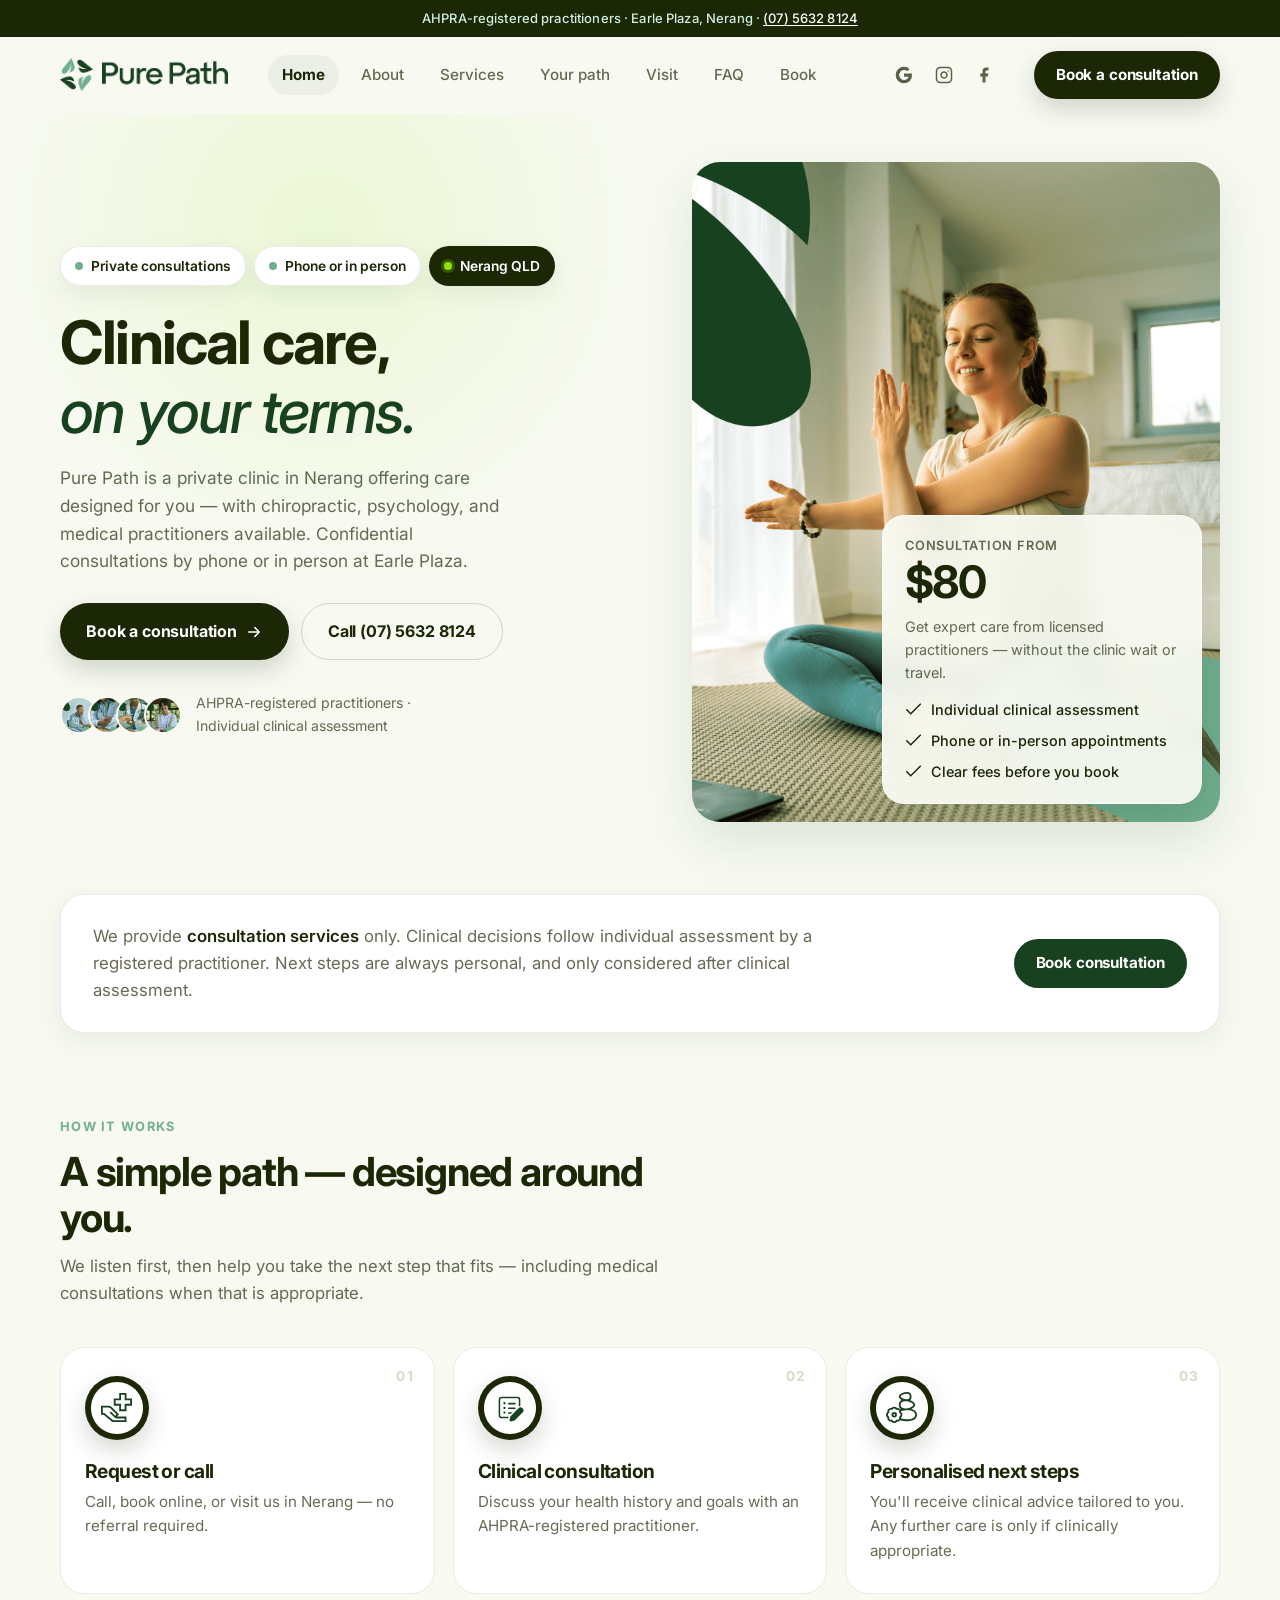
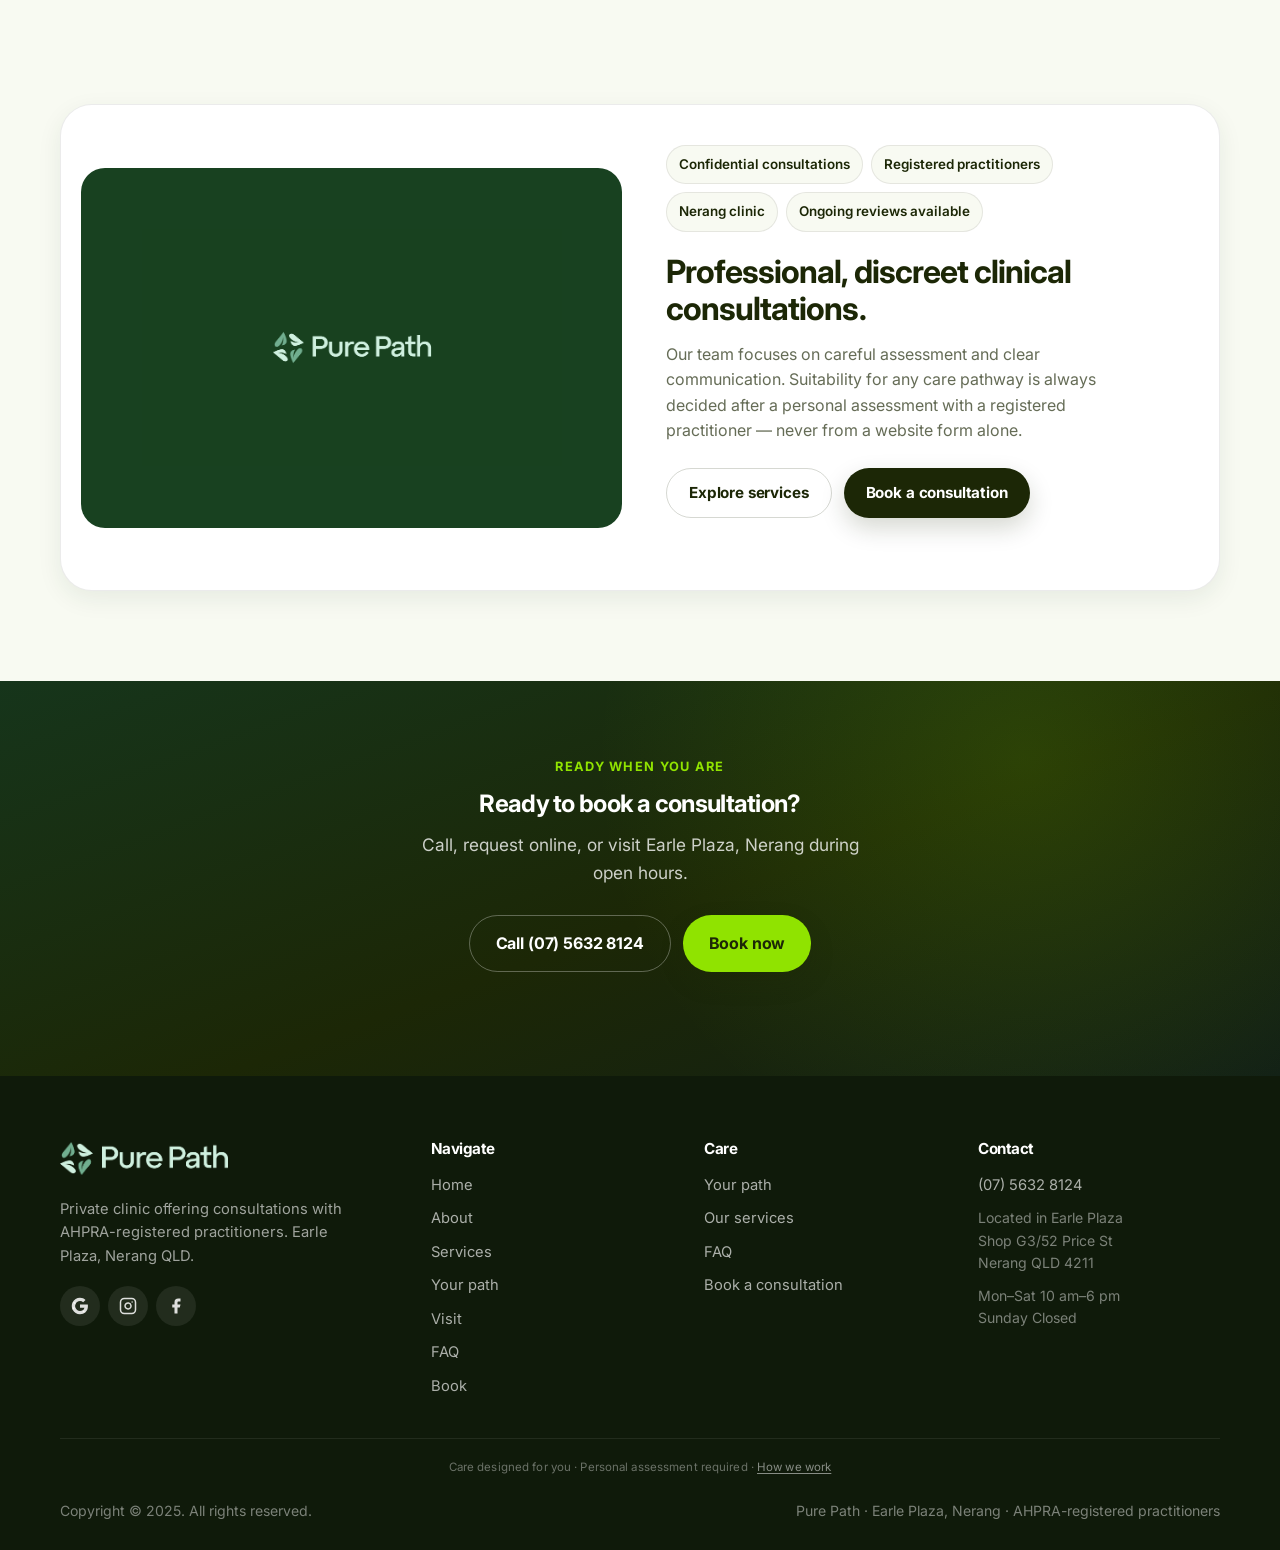
==== index.html @ 421c442a "Rename Services and Your Path; soften care messaging Team becomes Services; former services becomes " ====
<!DOCTYPE html>
<html lang="en">
<head>
  <meta charset="utf-8">
  <meta name="viewport" content="width=device-width, initial-scale=1">
  <title>Pure Path | Private Clinical Consultations Nerang QLD</title>
  <meta name="description" content="Licensed Australian clinic in Nerang for private clinical consultations with AHPRA-registered practitioners. Book by phone (07) 5632 8124 or visit Earle Plaza.">
  <meta name="robots" content="index, follow">
  <link rel="canonical" href="https://leaflock420-weedman.github.io/purepath-clone/">
  <meta property="og:type" content="website">
  <meta property="og:title" content="Pure Path | Private Clinical Consultations">
  <meta property="og:description" content="Licensed Australian clinic for private clinical consultations at Earle Plaza, Nerang. Phone or in person at Earle Plaza, Nerang.">
  <meta property="og:image" content="assets/logo-dark-full.png">
  <link rel="icon" href="assets/favicon.png">
  <link rel="apple-touch-icon" href="assets/favicon.png">
  <link rel="preconnect" href="https://api.fontshare.com">
  <link rel="preconnect" href="https://fonts.googleapis.com">
  <link rel="preconnect" href="https://fonts.gstatic.com" crossorigin>
  <link href="https://api.fontshare.com/v2/css?f[]=satoshi@400,500,700,400i,500i,700i&display=swap" rel="stylesheet">
  <link href="https://fonts.googleapis.com/css2?family=Inter:wght@400;500;600;700&display=swap" rel="stylesheet">
  <link rel="stylesheet" href="styles.css">
  <script type="application/ld+json">
  {
    "@context": "https://schema.org",
    "@type": "MedicalClinic",
    "name": "Pure Path",
    "description": "Private clinic offering consultations with AHPRA-registered practitioners in Nerang QLD",
    "url": "https://leaflock420-weedman.github.io/purepath-clone/",
    "telephone": "+61-7-5632-8124",
    "image": "assets/favicon.png",
    "address": {
      "@type": "PostalAddress",
      "streetAddress": "Shop G3/52 Price St",
      "addressLocality": "Nerang",
      "addressRegion": "QLD",
      "postalCode": "4211",
      "addressCountry": "AU"
    },
    "geo": {
      "@type": "GeoCoordinates",
      "latitude": -27.989,
      "longitude": 153.336
    },
    "openingHoursSpecification": [
      {"@type": "OpeningHoursSpecification", "dayOfWeek": ["Monday","Tuesday","Wednesday","Thursday","Friday","Saturday"], "opens": "10:00", "closes": "18:00"}
    ],
    "sameAs": [
      "https://www.google.com/maps/search/?api=1&query=Shop+G3%2F52+Price+St%2C+Nerang+QLD+4211",
      "https://www.instagram.com/",
      "https://www.facebook.com/"
    ]
  }
  </script>
</head>
<body>
  <div class="top-bar" role="note">
    <span>AHPRA-registered practitioners · Earle Plaza, Nerang · <a href="tel:+61756328124">(07) 5632 8124</a></span>
  </div>

  <header class="site-header" id="top">
    <nav class="nav container" aria-label="Primary">
      <a href="index.html" class="logo" aria-label="Pure Path home">
        <img src="assets/logo-nav.png" alt="Pure Path" class="logo-img logo-img-dark" width="160" height="36">
      </a>
      <ul class="nav-links">
        <li><a href="index.html" data-nav>Home</a></li>
        <li><a href="about.html" data-nav>About</a></li>
        <li><a href="services.html" data-nav>Services</a></li>
        <li><a href="your-path.html" data-nav>Your path</a></li>
        <li><a href="visit.html" data-nav>Visit</a></li>
        <li><a href="faq.html" data-nav>FAQ</a></li>
        <li><a href="book.html" data-nav>Book</a></li>
      </ul>
      <div class="nav-social" aria-label="Social media">
        <a href="https://www.google.com/maps/search/?api=1&amp;query=Shop+G3%2F52+Price+St%2C+Nerang+QLD+4211" target="_blank" rel="noopener noreferrer" aria-label="Google Maps" title="Google">
          <svg width="18" height="18" viewBox="0 0 24 24" fill="currentColor" aria-hidden="true"><path d="M22.56 12.25c0-.78-.07-1.53-.2-2.25H12v4.26h5.92c-.26 1.37-1.04 2.53-2.21 3.31v2.77h3.57c2.08-1.92 3.28-4.74 3.28-8.09z"/><path d="M12 23c2.97 0 5.46-.98 7.28-2.66l-3.57-2.77c-.98.66-2.23 1.06-3.71 1.06-2.86 0-5.29-1.93-6.16-4.53H2.18v2.84C3.99 20.53 7.7 23 12 23z"/><path d="M5.84 14.09c-.22-.66-.35-1.36-.35-2.09s.13-1.43.35-2.09V7.07H2.18C1.43 8.55 1 10.22 1 12s.43 3.45 1.18 4.93l2.85-2.22.81-.62z"/><path d="M12 5.38c1.62 0 3.06.56 4.21 1.64l3.15-3.15C17.45 2.09 14.97 1 12 1 7.7 1 3.99 3.47 2.18 7.07l3.66 2.84c.87-2.6 3.3-4.53 6.16-4.53z"/></svg>
        </a>
        <a href="https://www.instagram.com/" target="_blank" rel="noopener noreferrer" aria-label="Instagram" title="Instagram">
          <svg width="18" height="18" viewBox="0 0 24 24" fill="none" stroke="currentColor" stroke-width="2" stroke-linecap="round" stroke-linejoin="round" aria-hidden="true"><rect x="2" y="2" width="20" height="20" rx="5"/><path d="M16 11.37A4 4 0 1 1 12.63 8 4 4 0 0 1 16 11.37z"/><line x1="17.5" y1="6.5" x2="17.51" y2="6.5"/></svg>
        </a>
        <a href="https://www.facebook.com/" target="_blank" rel="noopener noreferrer" aria-label="Facebook" title="Facebook">
          <svg width="18" height="18" viewBox="0 0 24 24" fill="currentColor" aria-hidden="true"><path d="M18 2h-3a5 5 0 0 0-5 5v3H7v4h3v8h4v-8h3l1-4h-4V7a1 1 0 0 1 1-1h3z"/></svg>
        </a>
      </div>
      <a href="book.html" class="btn btn-primary nav-cta">Book a consultation</a>
      <button class="menu-toggle" type="button" aria-label="Open menu" aria-expanded="false" aria-controls="mobile-menu">
        <span></span><span></span><span></span>
      </button>
    </nav>
    <div class="mobile-menu" id="mobile-menu" hidden>
      <a href="index.html" data-nav>Home</a>
      <a href="about.html" data-nav>About</a>
      <a href="services.html" data-nav>Services</a>
      <a href="your-path.html" data-nav>Your path</a>
      <a href="visit.html" data-nav>Visit</a>
      <a href="faq.html" data-nav>FAQ</a>
      <a href="book.html" data-nav>Book</a>
      <div class="mobile-social">
        <a href="https://www.google.com/maps/search/?api=1&amp;query=Shop+G3%2F52+Price+St%2C+Nerang+QLD+4211" target="_blank" rel="noopener noreferrer">Google</a>
        <a href="https://www.instagram.com/" target="_blank" rel="noopener noreferrer">Instagram</a>
        <a href="https://www.facebook.com/" target="_blank" rel="noopener noreferrer">Facebook</a>
      </div>
      <a href="tel:+61756328124" class="btn btn-ghost">Call (07) 5632 8124</a>
      <a href="book.html" class="btn btn-primary">Book a consultation</a>
    </div>
  </header>

  <main>
    <section class="hero">
      <div class="container hero-grid">
        <div class="hero-copy reveal">
          <div class="pill-row">
            <span class="pill"><span class="dot"></span> Private consultations</span>
            <span class="pill"><span class="dot"></span> Phone or in person</span>
            <span class="pill pill-accent"><span class="dot lime"></span> Nerang QLD</span>
          </div>
          <h1>Clinical care,<br><em>on your terms.</em></h1>
          <p class="lead">
            Pure Path is a private clinic in Nerang offering care designed for you — with chiropractic, psychology, and medical practitioners available. Confidential consultations by phone or in person at Earle Plaza.
          </p>
          <div class="hero-actions">
            <a href="book.html" class="btn btn-primary btn-lg">
              Book a consultation
              <svg width="18" height="18" viewBox="0 0 24 24" fill="none" aria-hidden="true"><path d="M5 12h14M13 6l6 6-6 6" stroke="currentColor" stroke-width="2" stroke-linecap="round" stroke-linejoin="round"/></svg>
            </a>
            <a href="tel:+61756328124" class="btn btn-ghost btn-lg">Call (07) 5632 8124</a>
          </div>
          <div class="trust-row">
            <div class="trust-avatars">
              <img src="assets/portrait2.png" alt="">
              <img src="assets/portrait3.png" alt="">
              <img src="assets/portrait4.png" alt="">
              <img src="assets/portrait5.png" alt="">
            </div>
            <p>AHPRA-registered practitioners · Individual clinical assessment</p>
          </div>
        </div>
        <div class="hero-visual reveal delay-1">
          <div class="hero-frame">
            <img src="assets/portrait1.png" alt="Mindful wellness practice at home with Pure Path support" class="hero-main-img" width="780" height="975">
            <div class="price-card float-card">
              <div class="price-label">Consultation from</div>
              <div class="price-value">$80</div>
              <p>Get expert care from licensed practitioners — without the clinic wait or travel.</p>
              <ul class="check-list">
                <li>Individual clinical assessment</li>
                <li>Phone or in-person appointments</li>
                <li>Clear fees before you book</li>
              </ul>
            </div>
          </div>
        </div>
      </div>
    </section>

    <section class="intro-strip">
      <div class="container intro-inner reveal">
        <p>
          We provide <strong>consultation services</strong>
          only. Clinical decisions follow individual assessment by a registered practitioner. Next steps are always personal, and only considered after clinical assessment.
        </p>
        <a href="book.html" class="btn btn-dark">Book consultation</a>
      </div>
    </section>

    <section class="how">
      <div class="container">
        <div class="section-head reveal">
          <p class="eyebrow">How It Works</p>
          <h2>A simple path — designed around you.</h2>
          <p class="section-sub">We listen first, then help you take the next step that fits — including medical consultations when that is appropriate.</p>
        </div>
        <div class="steps">
          <article class="step reveal">
            <div class="step-num">01</div>
            <div class="step-icon"><img src="assets/icon1.svg" alt="" width="52" height="52"></div>
            <h3>Request or call</h3>
            <p>Call, book online, or visit us in Nerang — no referral required.</p>
          </article>
          <article class="step reveal delay-1">
            <div class="step-num">02</div>
            <div class="step-icon"><img src="assets/icon2.svg" alt="" width="52" height="52"></div>
            <h3>Clinical consultation</h3>
            <p>Discuss your health history and goals with an AHPRA-registered practitioner.</p>
          </article>
          <article class="step reveal delay-2">
            <div class="step-num">03</div>
            <div class="step-icon"><img src="assets/icon3.svg" alt="" width="52" height="52"></div>
            <h3>Personalised next steps</h3>
            <p>You'll receive clinical advice tailored to you. Any further care is only if clinically appropriate.</p>
          </article>
        </div>
      </div>
    </section>

    <section class="care-band">
      <div class="container care-inner">
        <div class="care-visual reveal">
          <img src="assets/logo-light-full.png" alt="Pure Path brand mark" width="716" height="574">
        </div>
        <div class="care-copy reveal delay-1">
          <div class="stat-pills">
            <span>Confidential consultations</span>
            <span>Registered practitioners</span>
            <span>Nerang clinic</span>
            <span>Ongoing reviews available</span>
          </div>
          <h2>Professional, discreet clinical consultations.</h2>
          <p>
            Our team focuses on careful assessment and clear communication. Suitability for any care pathway is always decided after a personal assessment with a registered practitioner — never from a website form alone.
          </p>
          <div class="hero-actions">
            <a href="services.html" class="btn btn-ghost">Explore services</a>
            <a href="book.html" class="btn btn-primary">Book a consultation</a>
          </div>
        </div>
      </div>
    </section>

    <section class="book" style="padding: 72px 0;">
      <div class="container" style="text-align:center; max-width:640px;">
        <p class="eyebrow light">Ready when you are</p>
        <h2 style="color:#fff; margin-bottom:14px;">Ready to book a consultation?</h2>
        <p class="lead light" style="margin-inline:auto;">Call, request online, or visit Earle Plaza, Nerang during open hours.</p>
        <div class="hero-actions" style="justify-content:center; margin-top:24px;">
          <a href="tel:+61756328124" class="btn btn-ghost btn-lg" style="color:#fff; border-color:rgba(255,255,255,.3);">Call (07) 5632 8124</a>
          <a href="book.html" class="btn btn-primary btn-lg" style="background:#90e300; color:#1c2706;">Book now</a>
        </div>
      </div>
    </section>
  </main>

  <footer class="site-footer">
    <div class="container footer-grid">
      <div class="footer-brand">
        <a href="index.html" class="logo light" aria-label="Pure Path home">
          <img src="assets/logo-footer.png" alt="Pure Path" class="logo-img logo-img-light" width="160" height="36">
        </a>
        <p>Private clinic offering consultations with AHPRA-registered practitioners. Earle Plaza, Nerang QLD.</p>
        <div class="footer-social" aria-label="Social media">
          <a href="https://www.google.com/maps/search/?api=1&amp;query=Shop+G3%2F52+Price+St%2C+Nerang+QLD+4211" target="_blank" rel="noopener noreferrer" aria-label="Google Maps">
            <svg width="18" height="18" viewBox="0 0 24 24" fill="currentColor" aria-hidden="true"><path d="M22.56 12.25c0-.78-.07-1.53-.2-2.25H12v4.26h5.92c-.26 1.37-1.04 2.53-2.21 3.31v2.77h3.57c2.08-1.92 3.28-4.74 3.28-8.09z"/><path d="M12 23c2.97 0 5.46-.98 7.28-2.66l-3.57-2.77c-.98.66-2.23 1.06-3.71 1.06-2.86 0-5.29-1.93-6.16-4.53H2.18v2.84C3.99 20.53 7.7 23 12 23z"/><path d="M5.84 14.09c-.22-.66-.35-1.36-.35-2.09s.13-1.43.35-2.09V7.07H2.18C1.43 8.55 1 10.22 1 12s.43 3.45 1.18 4.93l2.85-2.22.81-.62z"/><path d="M12 5.38c1.62 0 3.06.56 4.21 1.64l3.15-3.15C17.45 2.09 14.97 1 12 1 7.7 1 3.99 3.47 2.18 7.07l3.66 2.84c.87-2.6 3.3-4.53 6.16-4.53z"/></svg>
          </a>
          <a href="https://www.instagram.com/" target="_blank" rel="noopener noreferrer" aria-label="Instagram">
            <svg width="18" height="18" viewBox="0 0 24 24" fill="none" stroke="currentColor" stroke-width="2" stroke-linecap="round" stroke-linejoin="round" aria-hidden="true"><rect x="2" y="2" width="20" height="20" rx="5"/><path d="M16 11.37A4 4 0 1 1 12.63 8 4 4 0 0 1 16 11.37z"/><line x1="17.5" y1="6.5" x2="17.51" y2="6.5"/></svg>
          </a>
          <a href="https://www.facebook.com/" target="_blank" rel="noopener noreferrer" aria-label="Facebook">
            <svg width="18" height="18" viewBox="0 0 24 24" fill="currentColor" aria-hidden="true"><path d="M18 2h-3a5 5 0 0 0-5 5v3H7v4h3v8h4v-8h3l1-4h-4V7a1 1 0 0 1 1-1h3z"/></svg>
          </a>
        </div>
      </div>
      <div class="footer-col">
        <h4>Navigate</h4>
        <a href="index.html">Home</a>
        <a href="about.html">About</a>
        <a href="services.html">Services</a>
        <a href="your-path.html">Your path</a>
        <a href="visit.html">Visit</a>
        <a href="faq.html">FAQ</a>
        <a href="book.html">Book</a>
      </div>
      <div class="footer-col">
        <h4>Care</h4>
        <a href="your-path.html">Your path</a>
        <a href="services.html">Our services</a>
        <a href="faq.html">FAQ</a>
        <a href="book.html">Book a consultation</a>
      </div>
      <div class="footer-col">
        <h4>Contact</h4>
        <a href="tel:+61756328124">(07) 5632 8124</a>
        <p class="muted">Located in Earle Plaza<br>Shop G3/52 Price St<br>Nerang QLD 4211</p>
        <p class="muted">Mon–Sat 10 am–6 pm<br>Sunday Closed</p>
      </div>
    </div>
        <p class="site-disclaimer">Care designed for you · Personal assessment required · <a href="disclaimer.html">How we work</a></p>
    <div class="container footer-bottom">
      <p>Copyright © 2025. All rights reserved.</p>
      <p class="muted">Pure Path · Earle Plaza, Nerang · AHPRA-registered practitioners</p>
    </div>
  </footer>
  <script src="app.js"></script>
</body>
</html>
---- styles.css ----
/* Pure Path — polished clone */
:root {
  --green-deep: #184120;
  --green-ink: #1c2706;
  --green-mid: #71ae8f;
  --green-lime: #90e300;
  --green-mint: #cff0df;
  --sage: #d5dec5;
  --cream: #f8faf2;
  --cream-2: #e9ebdf;
  --white: #ffffff;
  --ink: #161616;
  --muted: rgba(28, 39, 6, 0.68);
  --line: rgba(0, 0, 0, 0.08);
  --shadow: 0 20px 50px rgba(24, 65, 32, 0.12);
  --shadow-sm: 0 8px 24px rgba(24, 65, 32, 0.08);
  --radius: 20px;
  --radius-sm: 14px;
  --radius-pill: 999px;
  --font-display: "Satoshi", "Inter", system-ui, sans-serif;
  --font-body: "Inter", system-ui, sans-serif;
  --container: 1160px;
  --header-h: 76px;
  --ease: cubic-bezier(0.22, 1, 0.36, 1);
}

*,
*::before,
*::after {
  box-sizing: border-box;
}

html {
  scroll-behavior: smooth;
  scroll-padding-top: calc(var(--header-h) + 24px);
}

body {
  margin: 0;
  font-family: var(--font-body);
  font-size: 16px;
  line-height: 1.6;
  color: var(--green-ink);
  background: var(--cream);
  -webkit-font-smoothing: antialiased;
  text-rendering: optimizeLegibility;
}

img {
  max-width: 100%;
  display: block;
}

a {
  color: inherit;
  text-decoration: none;
}

button,
input,
select,
textarea {
  font: inherit;
  color: inherit;
}

h1, h2, h3, h4 {
  font-family: var(--font-display);
  line-height: 1.15;
  letter-spacing: -0.03em;
  margin: 0;
  font-weight: 700;
  color: var(--green-ink);
}

p {
  margin: 0;
}

.container {
  width: min(100% - 40px, var(--container));
  margin-inline: auto;
}

/* Top bar */
.top-bar {
  background: var(--green-ink);
  color: var(--green-mint);
  text-align: center;
  font-size: 13px;
  font-weight: 500;
  letter-spacing: 0.01em;
  padding: 8px 16px;
}

.top-bar a {
  color: var(--white);
  text-decoration: underline;
  text-underline-offset: 2px;
}

.top-bar a:hover {
  color: var(--green-lime);
}

/* Header */
.site-header {
  position: sticky;
  top: 0;
  z-index: 100;
  background: rgba(248, 250, 242, 0.86);
  backdrop-filter: blur(14px);
  border-bottom: 1px solid transparent;
  transition: border-color 0.25s var(--ease), box-shadow 0.25s var(--ease);
}

.site-header.scrolled {
  border-bottom-color: var(--line);
  box-shadow: 0 8px 30px rgba(24, 65, 32, 0.06);
}

.nav {
  min-height: var(--header-h);
  display: flex;
  align-items: center;
  gap: 28px;
}

.logo {
  display: inline-flex;
  align-items: center;
  gap: 10px;
  font-family: var(--font-display);
  font-weight: 700;
  font-size: 1.15rem;
  letter-spacing: -0.03em;
  color: var(--green-deep);
  flex-shrink: 0;
  line-height: 0;
}

/* Official Pure Path wordmark assets */
.logo-img {
  display: block;
  height: 34px;
  width: auto;
  max-width: min(168px, 42vw);
  object-fit: contain;
  object-position: left center;
}

.logo-img-light {
  height: 36px;
}

.logo-mark {
  width: 36px;
  height: 36px;
  object-fit: contain;
  border-radius: 8px;
}

.logo.light .logo-text {
  color: var(--white);
}

.logo-mark.invert {
  filter: none;
}

/* Brand mark used as decorative icon (no invert needed with light asset) */
.brand-mark {
  width: 48px;
  height: 48px;
  object-fit: contain;
}

.nav-links {
  list-style: none;
  display: flex;
  gap: 8px;
  margin: 0 auto 0 12px;
  padding: 0;
}

.nav-links a {
  display: block;
  padding: 8px 14px;
  border-radius: var(--radius-pill);
  font-size: 0.95rem;
  font-weight: 500;
  color: var(--muted);
  transition: color 0.2s, background 0.2s;
}

.nav-links a:hover,
.nav-links a:focus-visible,
.nav-links a.is-active {
  color: var(--green-ink);
  background: rgba(24, 65, 32, 0.06);
}

.nav-links a.is-active {
  font-weight: 700;
}

/* Inner page hero */
.page-hero {
  padding: 48px 0 36px;
  background:
    radial-gradient(circle at 90% 10%, rgba(144, 227, 0, 0.1), transparent 40%),
    var(--cream);
  border-bottom: 1px solid var(--line);
}

.page-hero h1 {
  font-size: clamp(2rem, 4vw, 2.8rem);
  margin-bottom: 12px;
  max-width: 18ch;
}

.page-hero .lead {
  margin-bottom: 0;
  max-width: 52ch;
}

.page-section {
  padding: 64px 0 90px;
}

.breadcrumb {
  display: flex;
  flex-wrap: wrap;
  gap: 8px;
  font-size: 0.86rem;
  color: var(--muted);
  margin-bottom: 18px;
}

.breadcrumb a {
  color: var(--green-deep);
  font-weight: 600;
}

.breadcrumb span[aria-hidden="true"] {
  opacity: 0.45;
}

.nav-social {
  display: flex;
  align-items: center;
  gap: 4px;
  margin-left: auto;
}

.nav-social a {
  display: grid;
  place-items: center;
  width: 36px;
  height: 36px;
  border-radius: 50%;
  color: var(--green-ink);
  opacity: 0.72;
  transition: opacity 0.2s, background 0.2s, color 0.2s;
}

.nav-social a:hover,
.nav-social a:focus-visible {
  opacity: 1;
  background: rgba(24, 65, 32, 0.08);
  color: var(--green-deep);
}

.nav-cta {
  margin-left: 4px;
}

.menu-toggle {
  display: none;
  margin-left: auto;
  width: 44px;
  height: 44px;
  border: 0;
  background: transparent;
  padding: 10px;
  cursor: pointer;
  flex-direction: column;
  justify-content: center;
  gap: 6px;
}

.menu-toggle span {
  display: block;
  height: 2px;
  width: 100%;
  background: var(--green-ink);
  border-radius: 2px;
  transition: transform 0.25s var(--ease), opacity 0.2s;
}

.menu-toggle[aria-expanded="true"] span:nth-child(1) {
  transform: translateY(8px) rotate(45deg);
}
.menu-toggle[aria-expanded="true"] span:nth-child(2) {
  opacity: 0;
}
.menu-toggle[aria-expanded="true"] span:nth-child(3) {
  transform: translateY(-8px) rotate(-45deg);
}

.mobile-menu {
  display: none;
  flex-direction: column;
  gap: 8px;
  padding: 8px 20px 24px;
  border-top: 1px solid var(--line);
  background: var(--cream);
}

.mobile-menu a {
  padding: 12px 14px;
  border-radius: 12px;
  font-weight: 500;
}

.mobile-menu a:not(.btn):hover {
  background: rgba(24, 65, 32, 0.06);
}

.mobile-menu .btn {
  margin-top: 8px;
  text-align: center;
}

.mobile-social {
  display: flex;
  flex-wrap: wrap;
  gap: 8px;
  padding: 8px 0 4px;
}

.mobile-social a {
  padding: 8px 14px !important;
  border-radius: var(--radius-pill) !important;
  background: rgba(24, 65, 32, 0.06);
  font-size: 0.88rem;
  font-weight: 600;
}

.btn-sm {
  padding: 10px 18px;
  font-size: 0.88rem;
  margin-top: 14px;
}

/* Buttons */
.btn {
  display: inline-flex;
  align-items: center;
  justify-content: center;
  gap: 8px;
  border: 0;
  border-radius: var(--radius-pill);
  font-family: var(--font-display);
  font-weight: 700;
  font-size: 0.95rem;
  letter-spacing: -0.01em;
  padding: 12px 22px;
  cursor: pointer;
  transition: transform 0.2s var(--ease), box-shadow 0.2s var(--ease), background 0.2s, color 0.2s;
  white-space: nowrap;
}

.btn:hover {
  transform: translateY(-1px);
}

.btn:active {
  transform: translateY(0);
}

.btn-primary {
  background: var(--green-ink);
  color: var(--white);
  box-shadow: 0 10px 24px rgba(28, 39, 6, 0.18);
}

.btn-primary:hover {
  background: #24320a;
  box-shadow: 0 14px 28px rgba(28, 39, 6, 0.22);
}

.btn-ghost {
  background: transparent;
  color: var(--green-ink);
  border: 1.5px solid rgba(28, 39, 6, 0.18);
}

.btn-ghost:hover {
  border-color: var(--green-ink);
  background: rgba(28, 39, 6, 0.04);
}

.btn-dark {
  background: var(--green-deep);
  color: var(--white);
}

.btn-lg {
  padding: 15px 26px;
  font-size: 1rem;
}

.btn-block {
  width: 100%;
}

/* Hero */
.hero {
  padding: 48px 0 72px;
  overflow: hidden;
  position: relative;
}

.hero::before {
  content: "";
  position: absolute;
  inset: -20% 40% auto -10%;
  height: 70%;
  background: radial-gradient(circle, rgba(144, 227, 0, 0.12), transparent 65%);
  pointer-events: none;
}

.hero-grid {
  display: grid;
  grid-template-columns: 1.05fr 0.95fr;
  gap: 48px;
  align-items: center;
  position: relative;
}

.pill-row {
  display: flex;
  flex-wrap: wrap;
  gap: 8px;
  margin-bottom: 22px;
}

.pill {
  display: inline-flex;
  align-items: center;
  gap: 8px;
  background: var(--white);
  border: 1px solid var(--line);
  border-radius: var(--radius-pill);
  padding: 8px 14px;
  font-size: 0.86rem;
  font-weight: 600;
  color: var(--green-ink);
  box-shadow: var(--shadow-sm);
}

.pill-accent {
  background: var(--green-ink);
  color: var(--white);
  border-color: transparent;
}

.dot {
  width: 8px;
  height: 8px;
  border-radius: 50%;
  background: var(--green-mid);
}

.dot.lime {
  background: var(--green-lime);
  box-shadow: 0 0 0 3px rgba(144, 227, 0, 0.25);
}

.hero h1 {
  font-size: clamp(2.4rem, 5vw, 3.75rem);
  margin-bottom: 18px;
  max-width: 14ch;
}

.hero h1 em {
  font-style: italic;
  font-weight: 500;
  color: var(--green-deep);
}

.lead {
  font-size: 1.08rem;
  color: var(--muted);
  max-width: 42ch;
  margin-bottom: 28px;
}

.lead.light {
  color: rgba(255, 255, 255, 0.78);
}

.hero-actions {
  display: flex;
  flex-wrap: wrap;
  gap: 12px;
  margin-bottom: 32px;
}

.trust-row {
  display: flex;
  align-items: center;
  gap: 14px;
}

.trust-avatars {
  display: flex;
}

.trust-avatars img {
  width: 38px;
  height: 38px;
  border-radius: 50%;
  object-fit: cover;
  border: 2px solid var(--cream);
  margin-left: -10px;
  background: var(--sage);
}

.trust-avatars img:first-child {
  margin-left: 0;
}

.trust-row p {
  font-size: 0.88rem;
  color: var(--muted);
  max-width: 24ch;
}

.hero-visual {
  position: relative;
}

.hero-frame {
  position: relative;
  border-radius: 28px;
  overflow: hidden;
  background: var(--sage);
  box-shadow: var(--shadow);
  aspect-ratio: 4 / 5;
}

.hero-main-img {
  width: 100%;
  height: 100%;
  object-fit: cover;
}

.float-card {
  position: absolute;
  right: 18px;
  bottom: 18px;
  left: 18px;
  max-width: 320px;
  margin-left: auto;
}

.price-card {
  background: rgba(248, 250, 242, 0.94);
  backdrop-filter: blur(12px);
  border: 1px solid rgba(255, 255, 255, 0.55);
  border-radius: 22px;
  padding: 20px 22px;
  box-shadow: 0 16px 40px rgba(24, 65, 32, 0.18);
}

.price-label {
  font-size: 0.8rem;
  font-weight: 600;
  color: var(--muted);
  text-transform: uppercase;
  letter-spacing: 0.06em;
}

.price-value {
  font-family: var(--font-display);
  font-size: 2.8rem;
  font-weight: 700;
  letter-spacing: -0.04em;
  line-height: 1;
  color: var(--green-ink);
  margin: 4px 0 10px;
}

.price-card > p {
  font-size: 0.9rem;
  color: var(--muted);
  margin-bottom: 14px;
}

.check-list {
  list-style: none;
  margin: 0;
  padding: 0;
  display: grid;
  gap: 8px;
}

.check-list li {
  position: relative;
  padding-left: 26px;
  font-size: 0.9rem;
  font-weight: 500;
}

.check-list li::before {
  content: "";
  position: absolute;
  left: 0;
  top: 0.2em;
  width: 16px;
  height: 16px;
  background: url("assets/check.svg") center / contain no-repeat;
}

.check-list.light li {
  color: rgba(255, 255, 255, 0.9);
}

.check-list.light li::before {
  filter: invert(1) brightness(1.2);
}

/* Intro strip */
.intro-strip {
  padding: 0 0 40px;
}

.intro-inner {
  display: flex;
  align-items: center;
  justify-content: space-between;
  gap: 28px;
  background: var(--white);
  border: 1px solid var(--line);
  border-radius: 24px;
  padding: 28px 32px;
  box-shadow: var(--shadow-sm);
}

.intro-inner p {
  font-size: 1.05rem;
  color: var(--muted);
  max-width: 70ch;
}

.intro-inner strong {
  color: var(--green-ink);
  font-weight: 600;
}

/* About */
.about {
  padding: 80px 0;
}

.about-grid {
  display: grid;
  grid-template-columns: 0.9fr 1.1fr;
  gap: 40px;
  align-items: start;
}

.eyebrow {
  display: inline-block;
  font-size: 0.8rem;
  font-weight: 700;
  letter-spacing: 0.1em;
  text-transform: uppercase;
  color: var(--green-mid);
  margin-bottom: 12px;
}

.eyebrow.light {
  color: var(--green-lime);
}

.about-copy h2 {
  font-size: clamp(1.7rem, 3vw, 2.25rem);
  max-width: 22ch;
}

.value-cards {
  display: grid;
  gap: 14px;
}

.value-card {
  display: grid;
  grid-template-columns: auto 1fr;
  grid-template-rows: auto auto;
  column-gap: 16px;
  row-gap: 4px;
  background: var(--white);
  border: 1px solid var(--line);
  border-radius: var(--radius);
  padding: 20px 22px;
  transition: transform 0.25s var(--ease), box-shadow 0.25s var(--ease);
}

.value-card:hover {
  transform: translateY(-2px);
  box-shadow: var(--shadow-sm);
}

.value-icon {
  grid-row: span 2;
  width: 52px;
  height: 52px;
  border-radius: 16px;
  background: var(--cream-2);
  color: var(--green-deep);
  display: grid;
  place-items: center;
}

.value-card h3 {
  font-size: 1.1rem;
  align-self: end;
}

.value-card p {
  font-size: 0.92rem;
  color: var(--muted);
}

/* How it works */
.how {
  padding: 40px 0 90px;
}

.section-head {
  max-width: 640px;
  margin-bottom: 40px;
}

.section-head h2 {
  font-size: clamp(1.8rem, 3.2vw, 2.5rem);
  margin-bottom: 12px;
}

.section-sub {
  color: var(--muted);
  font-size: 1.05rem;
}

.section-head.light h2 {
  color: var(--white);
}

.steps {
  display: grid;
  grid-template-columns: repeat(3, 1fr);
  gap: 18px;
}

.step {
  position: relative;
  background: var(--white);
  border: 1px solid var(--line);
  border-radius: 24px;
  padding: 28px 24px 30px;
  overflow: hidden;
  transition: transform 0.25s var(--ease), box-shadow 0.25s var(--ease);
}

.step:hover {
  transform: translateY(-4px);
  box-shadow: var(--shadow);
}

.step-num {
  position: absolute;
  top: 18px;
  right: 20px;
  font-family: var(--font-display);
  font-weight: 700;
  font-size: 0.85rem;
  color: var(--sage);
  letter-spacing: 0.08em;
}

.step-icon {
  width: 64px;
  height: 64px;
  border-radius: 50%;
  background: var(--green-ink);
  display: grid;
  place-items: center;
  margin-bottom: 20px;
  box-shadow: 0 10px 24px rgba(28, 39, 6, 0.18);
}

.step h3 {
  font-size: 1.2rem;
  margin-bottom: 8px;
}

.step p {
  color: var(--muted);
  font-size: 0.95rem;
}

/* Why choose us */
.why {
  background: var(--green-ink);
  color: var(--white);
  padding: 90px 0;
  position: relative;
  overflow: hidden;
}

.why::before {
  content: "";
  position: absolute;
  width: 420px;
  height: 420px;
  right: -80px;
  top: -80px;
  background: radial-gradient(circle, rgba(144, 227, 0, 0.12), transparent 70%);
  pointer-events: none;
}

.why .section-head {
  margin-bottom: 36px;
}

.why-grid {
  display: grid;
  grid-template-columns: repeat(2, 1fr);
  gap: 16px;
}

.why-card {
  background: rgba(255, 255, 255, 0.05);
  border: 1px solid rgba(255, 255, 255, 0.08);
  border-radius: 22px;
  padding: 28px;
  transition: background 0.25s, transform 0.25s var(--ease);
}

.why-card:hover {
  background: rgba(255, 255, 255, 0.08);
  transform: translateY(-2px);
}

.why-icon {
  width: 56px;
  height: 56px;
  border-radius: 16px;
  background: rgba(255, 255, 255, 0.08);
  display: grid;
  place-items: center;
  margin-bottom: 18px;
}

.why-card h3 {
  color: var(--white);
  font-size: 1.2rem;
  margin-bottom: 10px;
}

.why-card p {
  color: rgba(255, 255, 255, 0.72);
  font-size: 0.95rem;
}

/* Services */
.services {
  padding: 90px 0;
}

.service-grid {
  display: grid;
  grid-template-columns: repeat(4, 1fr);
  gap: 16px;
}

.service-card {
  background: var(--white);
  border: 1px solid var(--line);
  border-radius: 24px;
  overflow: hidden;
  display: flex;
  flex-direction: column;
  transition: transform 0.25s var(--ease), box-shadow 0.25s var(--ease);
}

.service-card:hover {
  transform: translateY(-4px);
  box-shadow: var(--shadow);
}

.service-media {
  position: relative;
  aspect-ratio: 4 / 3;
  overflow: hidden;
  background: var(--sage);
}

.service-media img {
  width: 100%;
  height: 100%;
  object-fit: cover;
  object-position: center 20%;
  transition: transform 0.5s var(--ease);
}

.service-card:hover .service-media img {
  transform: scale(1.04);
}

.service-tag {
  position: absolute;
  top: 14px;
  left: 14px;
  background: rgba(248, 250, 242, 0.92);
  backdrop-filter: blur(8px);
  border-radius: var(--radius-pill);
  padding: 6px 12px;
  font-size: 0.75rem;
  font-weight: 700;
  letter-spacing: 0.04em;
  text-transform: uppercase;
  color: var(--green-ink);
}

.service-body {
  padding: 20px 18px 22px;
  display: flex;
  flex-direction: column;
  flex: 1;
  gap: 8px;
}

.service-body h3 {
  font-size: 1.1rem;
}

.service-body p {
  color: var(--muted);
  font-size: 0.9rem;
  flex: 1;
}

.text-link {
  font-weight: 700;
  font-size: 0.92rem;
  color: var(--green-deep);
  margin-top: 8px;
  display: inline-flex;
  align-items: center;
  gap: 6px;
  transition: gap 0.2s var(--ease);
}

.text-link:hover {
  gap: 10px;
}

/* Care band */
.care-band {
  padding: 20px 0 90px;
}

.care-inner {
  display: grid;
  grid-template-columns: 1fr 1fr;
  gap: 36px;
  align-items: center;
  background: var(--white);
  border: 1px solid var(--line);
  border-radius: 32px;
  padding: 20px;
  box-shadow: var(--shadow-sm);
}

.care-visual {
  border-radius: 24px;
  overflow: hidden;
  min-height: 360px;
  background: var(--green-deep);
  display: grid;
  place-items: center;
  padding: 40px;
}

.care-visual img {
  width: min(100%, 420px);
  height: auto;
  min-height: 0;
  object-fit: contain;
}

.care-copy {
  padding: 20px 28px 20px 8px;
}

.stat-pills {
  display: flex;
  flex-wrap: wrap;
  gap: 8px;
  margin-bottom: 22px;
}

.stat-pills span {
  background: var(--cream);
  border: 1px solid var(--line);
  border-radius: var(--radius-pill);
  padding: 8px 12px;
  font-size: 0.84rem;
  font-weight: 600;
}

.care-copy h2 {
  font-size: clamp(1.5rem, 2.5vw, 2rem);
  margin-bottom: 14px;
  max-width: 22ch;
}

.care-copy > p {
  color: var(--muted);
  margin-bottom: 24px;
  max-width: 48ch;
}

/* FAQ */
.faq {
  padding: 40px 0 90px;
}

.faq-grid {
  display: grid;
  grid-template-columns: 0.85fr 1.15fr;
  gap: 48px;
  align-items: start;
}

.faq-list {
  display: grid;
  gap: 12px;
}

.faq-item {
  background: var(--white);
  border: 1px solid var(--line);
  border-radius: var(--radius);
  overflow: hidden;
  transition: box-shadow 0.2s;
}

.faq-item[open] {
  box-shadow: var(--shadow-sm);
  border-color: rgba(24, 65, 32, 0.12);
}

.faq-item summary {
  list-style: none;
  cursor: pointer;
  padding: 20px 56px 20px 22px;
  font-family: var(--font-display);
  font-weight: 700;
  font-size: 1.05rem;
  letter-spacing: -0.02em;
  position: relative;
  color: var(--green-ink);
}

.faq-item summary::-webkit-details-marker {
  display: none;
}

.faq-item summary::after {
  content: "";
  position: absolute;
  right: 18px;
  top: 50%;
  width: 28px;
  height: 28px;
  border-radius: 50%;
  background: var(--green-ink) url("data:image/svg+xml,%3Csvg xmlns='http://www.w3.org/2000/svg' width='14' height='14' viewBox='0 0 24 24' fill='none' stroke='%23fff' stroke-width='2.5' stroke-linecap='round'%3E%3Cpath d='M12 5v14M5 12h14'/%3E%3C/svg%3E") center / 14px no-repeat;
  transform: translateY(-50%);
  transition: transform 0.25s var(--ease), background 0.2s;
}

.faq-item[open] summary::after {
  transform: translateY(-50%) rotate(45deg);
  background-color: var(--green-mid);
}

.faq-item p {
  padding: 0 22px 22px;
  color: var(--muted);
  max-width: 60ch;
}

/* Visit / location */
.visit {
  padding: 40px 0 90px;
}

.visit-grid {
  display: grid;
  grid-template-columns: repeat(3, 1fr);
  gap: 16px;
  margin-bottom: 28px;
}

.visit-card {
  background: var(--white);
  border: 1px solid var(--line);
  border-radius: 24px;
  padding: 28px 24px;
  box-shadow: var(--shadow-sm);
  transition: transform 0.25s var(--ease), box-shadow 0.25s var(--ease);
}

.visit-card:hover {
  transform: translateY(-3px);
  box-shadow: var(--shadow);
}

.visit-icon {
  width: 52px;
  height: 52px;
  border-radius: 16px;
  background: var(--green-ink);
  color: var(--white);
  display: grid;
  place-items: center;
  margin-bottom: 18px;
}

.visit-card h3 {
  font-size: 1.2rem;
  margin-bottom: 6px;
}

.visit-label {
  font-size: 0.88rem;
  font-weight: 600;
  color: var(--green-mid);
  margin-bottom: 8px;
}

.visit-card > p {
  color: var(--muted);
  font-size: 0.95rem;
  line-height: 1.55;
}

.phone-link {
  font-family: var(--font-display);
  font-size: 1.45rem;
  font-weight: 700;
  letter-spacing: -0.02em;
  color: var(--green-ink) !important;
  display: inline-block;
  margin: 4px 0 8px;
  transition: color 0.2s;
}

.phone-link:hover {
  color: var(--green-deep) !important;
}

.muted-ink {
  color: var(--muted) !important;
  font-size: 0.9rem !important;
}

.travel-chips {
  display: flex;
  flex-wrap: wrap;
  gap: 8px;
  margin: 14px 0 4px;
}

.travel-chips span {
  background: var(--cream);
  border: 1px solid var(--line);
  border-radius: var(--radius-pill);
  padding: 6px 12px;
  font-size: 0.82rem;
  font-weight: 600;
  color: var(--green-ink);
}

.hours-list {
  list-style: none;
  margin: 12px 0 0;
  padding: 0;
  display: grid;
  gap: 8px;
}

.hours-list li {
  display: flex;
  justify-content: space-between;
  gap: 12px;
  font-size: 0.9rem;
  padding-bottom: 8px;
  border-bottom: 1px solid var(--line);
}

.hours-list li:last-child {
  border-bottom: 0;
  padding-bottom: 0;
}

.hours-list li span:first-child {
  font-weight: 600;
  color: var(--green-ink);
}

.hours-list li span:last-child {
  color: var(--muted);
  font-variant-numeric: tabular-nums;
}

.hours-list li.closed span:last-child {
  color: #a14b3a;
  font-weight: 600;
}

.visit-social {
  display: flex;
  flex-wrap: wrap;
  align-items: center;
  justify-content: space-between;
  gap: 16px;
  background: var(--white);
  border: 1px solid var(--line);
  border-radius: 20px;
  padding: 18px 24px;
}

.visit-social > p {
  font-family: var(--font-display);
  font-weight: 700;
  font-size: 1rem;
  letter-spacing: -0.02em;
}

.social-row {
  display: flex;
  flex-wrap: wrap;
  gap: 10px;
}

.social-btn {
  display: inline-flex;
  align-items: center;
  gap: 10px;
  padding: 10px 16px;
  border-radius: var(--radius-pill);
  background: var(--cream);
  border: 1px solid var(--line);
  font-weight: 600;
  font-size: 0.9rem;
  color: var(--green-ink);
  transition: background 0.2s, transform 0.2s var(--ease), border-color 0.2s;
}

.social-btn:hover {
  background: var(--green-ink);
  border-color: var(--green-ink);
  color: var(--white);
  transform: translateY(-1px);
}

.footer-social {
  display: flex;
  gap: 8px;
  margin-top: 18px;
}

.footer-social a {
  display: grid;
  place-items: center;
  width: 40px;
  height: 40px;
  border-radius: 50%;
  background: rgba(255, 255, 255, 0.08);
  color: rgba(255, 255, 255, 0.85);
  transition: background 0.2s, color 0.2s;
}

.footer-social a:hover {
  background: rgba(255, 255, 255, 0.16);
  color: var(--green-mint);
}

.book-copy a {
  color: var(--green-lime);
}

.book-form .form-note a {
  color: var(--green-deep);
  font-weight: 600;
  text-decoration: underline;
  text-underline-offset: 2px;
}

.faq-item p a {
  color: var(--green-deep);
  font-weight: 600;
  text-decoration: underline;
  text-underline-offset: 2px;
}

/* Booking */
.book {
  background:
    radial-gradient(circle at 80% 20%, rgba(144, 227, 0, 0.14), transparent 40%),
    linear-gradient(160deg, #16351b 0%, #1c2706 55%, #122016 100%);
  color: var(--white);
  padding: 90px 0;
}

.book-grid {
  display: grid;
  grid-template-columns: 1fr 1fr;
  gap: 48px;
  align-items: center;
}

.book-copy h2 {
  color: var(--white);
  font-size: clamp(2rem, 3.5vw, 2.8rem);
  margin-bottom: 14px;
  max-width: 16ch;
}

.book-copy .check-list {
  margin-top: 28px;
}

.book-form {
  background: var(--white);
  color: var(--green-ink);
  border-radius: 28px;
  padding: 32px 28px;
  box-shadow: 0 30px 60px rgba(0, 0, 0, 0.25);
}

.book-form h3 {
  font-size: 1.35rem;
  margin-bottom: 4px;
}

.form-note {
  color: var(--muted);
  font-size: 0.92rem;
  margin-bottom: 22px;
}

.book-form label {
  display: grid;
  gap: 6px;
  margin-bottom: 14px;
  font-size: 0.88rem;
  font-weight: 600;
}

.book-form label span em {
  font-style: normal;
  font-weight: 400;
  color: var(--muted);
}

.field-row {
  display: grid;
  grid-template-columns: 1fr 1fr;
  gap: 12px;
}

.book-form input,
.book-form select,
.book-form textarea {
  width: 100%;
  border: 1.5px solid rgba(28, 39, 6, 0.12);
  border-radius: 12px;
  padding: 12px 14px;
  background: var(--cream);
  font-weight: 400;
  transition: border-color 0.2s, box-shadow 0.2s, background 0.2s;
}

.book-form input:focus,
.book-form select:focus,
.book-form textarea:focus {
  outline: none;
  border-color: var(--green-mid);
  background: var(--white);
  box-shadow: 0 0 0 4px rgba(113, 174, 143, 0.18);
}

.book-form .checkbox {
  display: flex;
  align-items: flex-start;
  gap: 10px;
  font-weight: 400;
  font-size: 0.86rem;
  color: var(--muted);
  margin: 8px 0 18px;
}

.book-form .checkbox input {
  width: 18px;
  height: 18px;
  margin-top: 2px;
  flex-shrink: 0;
  accent-color: var(--green-ink);
}

.form-success {
  margin-top: 16px;
  padding: 14px 16px;
  border-radius: 12px;
  background: var(--green-mint);
  color: var(--green-deep);
  font-weight: 600;
  font-size: 0.92rem;
}

/* Footer */
.site-footer {
  background: #0f1a0a;
  color: rgba(255, 255, 255, 0.78);
  padding: 64px 0 28px;
}

.footer-grid {
  display: grid;
  grid-template-columns: 1.4fr 1fr 1fr 1fr;
  gap: 32px;
  padding-bottom: 40px;
  border-bottom: 1px solid rgba(255, 255, 255, 0.08);
}

.footer-brand p {
  margin-top: 14px;
  max-width: 32ch;
  font-size: 0.92rem;
  color: rgba(255, 255, 255, 0.6);
}

.footer-col {
  display: flex;
  flex-direction: column;
  gap: 10px;
}

.footer-col h4 {
  color: var(--white);
  font-size: 0.95rem;
  margin-bottom: 6px;
}

.footer-col a {
  color: rgba(255, 255, 255, 0.65);
  font-size: 0.92rem;
  transition: color 0.2s;
}

.footer-col a:hover {
  color: var(--green-mint);
}

.muted {
  color: rgba(255, 255, 255, 0.45);
  font-size: 0.88rem;
}

.footer-bottom {
  display: flex;
  justify-content: space-between;
  gap: 16px;
  flex-wrap: wrap;
  padding-top: 24px;
  font-size: 0.88rem;
  color: rgba(255, 255, 255, 0.45);
}

/* Practitioner / team pages */
.team-grid {
  display: grid;
  grid-template-columns: repeat(2, 1fr);
  gap: 24px;
}

.team-card {
  background: var(--white);
  border: 1px solid var(--line);
  border-radius: 28px;
  overflow: hidden;
  box-shadow: var(--shadow-sm);
  transition: transform 0.25s var(--ease), box-shadow 0.25s var(--ease);
  display: flex;
  flex-direction: column;
}

.team-card:hover {
  transform: translateY(-4px);
  box-shadow: var(--shadow);
}

.team-card-media {
  aspect-ratio: 4 / 3;
  overflow: hidden;
  background: var(--sage);
  position: relative;
}

.team-card-media img {
  width: 100%;
  height: 100%;
  object-fit: cover;
  object-position: center top;
  transition: transform 0.5s var(--ease);
}

.team-card:hover .team-card-media img {
  transform: scale(1.04);
}

.team-card-body {
  padding: 28px 26px 30px;
  display: flex;
  flex-direction: column;
  flex: 1;
  gap: 10px;
}

.team-role {
  display: inline-flex;
  align-self: flex-start;
  font-size: 0.75rem;
  font-weight: 700;
  letter-spacing: 0.08em;
  text-transform: uppercase;
  color: var(--green-deep);
  background: var(--cream-2);
  border-radius: var(--radius-pill);
  padding: 6px 12px;
}

.team-card h2 {
  font-size: 1.45rem;
}

.team-card p {
  color: var(--muted);
  font-size: 0.95rem;
  flex: 1;
}

.profile-hero {
  padding: 48px 0 0;
}

.profile-layout {
  display: grid;
  grid-template-columns: 0.9fr 1.1fr;
  gap: 40px;
  align-items: start;
  padding-bottom: 48px;
}

.profile-photo-wrap {
  position: sticky;
  top: 100px;
}

.profile-photo {
  border-radius: 28px;
  overflow: hidden;
  box-shadow: var(--shadow);
  background: var(--sage);
  aspect-ratio: 4 / 5;
}

.profile-photo img {
  width: 100%;
  height: 100%;
  object-fit: cover;
  object-position: center top;
}

.profile-badge-row {
  display: flex;
  flex-wrap: wrap;
  gap: 8px;
  margin: 18px 0 8px;
}

.profile-badge {
  font-size: 0.8rem;
  font-weight: 600;
  background: var(--white);
  border: 1px solid var(--line);
  border-radius: var(--radius-pill);
  padding: 8px 14px;
  color: var(--green-ink);
}

.profile-meta {
  margin-top: 22px;
  background: var(--white);
  border: 1px solid var(--line);
  border-radius: 20px;
  padding: 20px;
  display: grid;
  gap: 14px;
}

.profile-meta-item {
  display: grid;
  gap: 2px;
}

.profile-meta-item strong {
  font-size: 0.78rem;
  text-transform: uppercase;
  letter-spacing: 0.06em;
  color: var(--green-mid);
}

.profile-meta-item span,
.profile-meta-item a {
  font-weight: 600;
  color: var(--green-ink);
  font-size: 0.95rem;
}

.profile-meta-item a:hover {
  color: var(--green-deep);
  text-decoration: underline;
}

.profile-content h1 {
  font-size: clamp(2rem, 4vw, 2.75rem);
  margin-bottom: 8px;
}

.profile-content .lead {
  margin-bottom: 22px;
}

.profile-content .prose {
  display: grid;
  gap: 16px;
  color: var(--muted);
  font-size: 1.02rem;
  line-height: 1.7;
  margin-bottom: 28px;
}

.profile-content .prose strong {
  color: var(--green-ink);
  font-weight: 600;
}

.service-chips {
  display: flex;
  flex-wrap: wrap;
  gap: 10px;
  margin: 8px 0 28px;
}

.service-chips span {
  background: var(--white);
  border: 1px solid var(--line);
  border-radius: var(--radius-pill);
  padding: 10px 16px;
  font-size: 0.88rem;
  font-weight: 600;
  color: var(--green-ink);
}

.approach-grid {
  display: grid;
  grid-template-columns: 1fr 1fr;
  gap: 14px;
  margin: 20px 0 32px;
}

.approach-card {
  background: var(--white);
  border: 1px solid var(--line);
  border-radius: 18px;
  padding: 20px;
}

.approach-card h3 {
  font-size: 1rem;
  margin-bottom: 6px;
}

.approach-card p {
  font-size: 0.9rem;
  color: var(--muted);
}

.profile-cta {
  background: var(--green-ink);
  color: var(--white);
  border-radius: 24px;
  padding: 28px 26px;
  display: grid;
  gap: 14px;
}

.profile-cta h2 {
  color: var(--white);
  font-size: 1.35rem;
}

.profile-cta p {
  color: rgba(255, 255, 255, 0.72);
  font-size: 0.95rem;
}

.profile-cta .hero-actions {
  margin: 0;
}

.profile-cta .btn-ghost {
  color: var(--white);
  border-color: rgba(255, 255, 255, 0.28);
}

.profile-cta .btn-primary {
  background: var(--green-lime);
  color: var(--green-ink);
}

.profile-note {
  margin-top: 18px;
  font-size: 0.82rem;
  color: var(--muted);
  line-height: 1.5;
}

@media (max-width: 900px) {
  .team-grid,
  .profile-layout,
  .approach-grid {
    grid-template-columns: 1fr;
  }

  .profile-photo-wrap {
    position: static;
  }

  .profile-photo {
    aspect-ratio: 1 / 1;
    max-height: 420px;
  }
}

/* Tiny footer disclaimer */
.site-disclaimer {
  width: min(100% - 40px, var(--container));
  margin: 20px auto 0;
  padding: 0;
  font-size: 0.72rem;
  line-height: 1.4;
  letter-spacing: 0.01em;
  color: rgba(255, 255, 255, 0.38);
  text-align: center;
}

.site-disclaimer a {
  color: rgba(255, 255, 255, 0.5);
  text-decoration: underline;
  text-underline-offset: 2px;
}

.site-disclaimer a:hover {
  color: rgba(255, 255, 255, 0.72);
}

/* Team + profile media framing (matches service cards) */
.team-card-media {
  aspect-ratio: 4 / 3;
}

.team-card-media img {
  object-position: center 18%;
}

.profile-photo {
  aspect-ratio: 3 / 4;
}

.profile-photo img {
  object-position: center 15%;
}

/* Reveal animations */
.reveal {
  opacity: 0;
  transform: translateY(22px);
  transition: opacity 0.7s var(--ease), transform 0.7s var(--ease);
}

.reveal.in {
  opacity: 1;
  transform: none;
}

.delay-1 { transition-delay: 0.1s; }
.delay-2 { transition-delay: 0.18s; }
.delay-3 { transition-delay: 0.26s; }

/* Reduced motion */
@media (prefers-reduced-motion: reduce) {
  html { scroll-behavior: auto; }
  .reveal {
    opacity: 1;
    transform: none;
    transition: none;
  }
  .btn:hover,
  .step:hover,
  .service-card:hover {
    transform: none;
  }
}

/* Responsive */
@media (max-width: 1024px) {
  .hero-grid,
  .about-grid,
  .faq-grid,
  .book-grid,
  .care-inner,
  .visit-grid {
    grid-template-columns: 1fr;
  }

  .service-grid {
    grid-template-columns: repeat(2, 1fr);
  }

  .hero h1 {
    max-width: none;
  }

  .float-card {
    position: static;
    max-width: none;
    margin: 0;
    border-radius: 0 0 28px 28px;
  }

  .hero-frame {
    aspect-ratio: auto;
  }

  .hero-main-img {
    aspect-ratio: 4 / 3;
  }

  .care-copy {
    padding: 8px 12px 20px;
  }

  .footer-grid {
    grid-template-columns: 1fr 1fr;
  }
}

@media (max-width: 809px) {
  .nav-links,
  .nav-cta,
  .nav-social {
    display: none;
  }

  .menu-toggle {
    display: flex;
  }

  .mobile-menu:not([hidden]) {
    display: flex;
  }

  .steps,
  .why-grid,
  .service-grid {
    grid-template-columns: 1fr;
  }

  .intro-inner {
    flex-direction: column;
    align-items: flex-start;
    padding: 24px;
  }

  .field-row {
    grid-template-columns: 1fr;
  }

  .footer-grid {
    grid-template-columns: 1fr;
  }

  .hero {
    padding-top: 28px;
  }

  .top-bar {
    font-size: 12px;
  }
}

@media (max-width: 480px) {
  .container {
    width: min(100% - 28px, var(--container));
  }

  .hero-actions {
    flex-direction: column;
    align-items: stretch;
  }

  .btn-lg {
    width: 100%;
  }

  .book-form {
    padding: 24px 18px;
  }
}

.team-card-media-brand {
  background: var(--green-deep);
  display: grid;
  place-items: center;
  padding: 36px;
}
.team-card-media-brand img {
  width: min(78%, 280px);
  height: auto;
  object-fit: contain;
  object-position: center;
}
.team-grid {
  grid-template-columns: repeat(3, 1fr);
}
@media (max-width: 900px) {
  .team-grid { grid-template-columns: 1fr; }
}
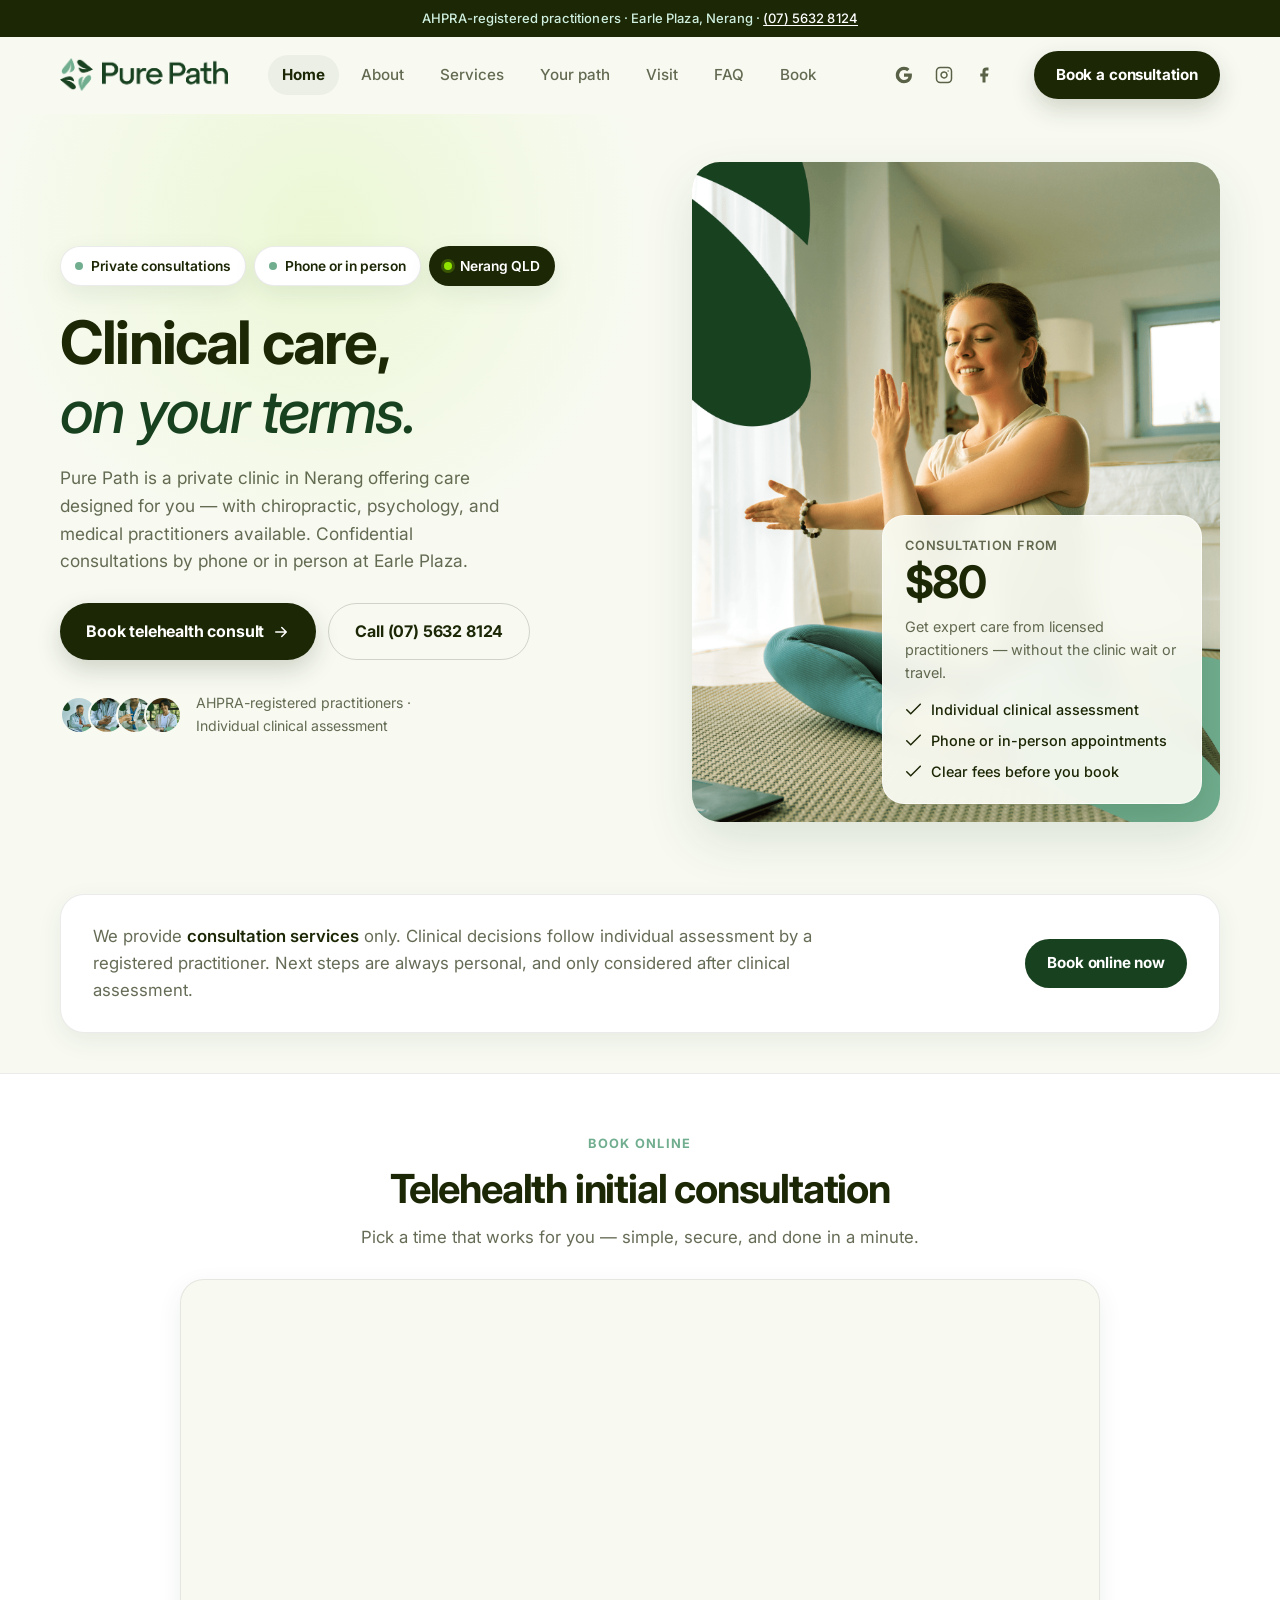
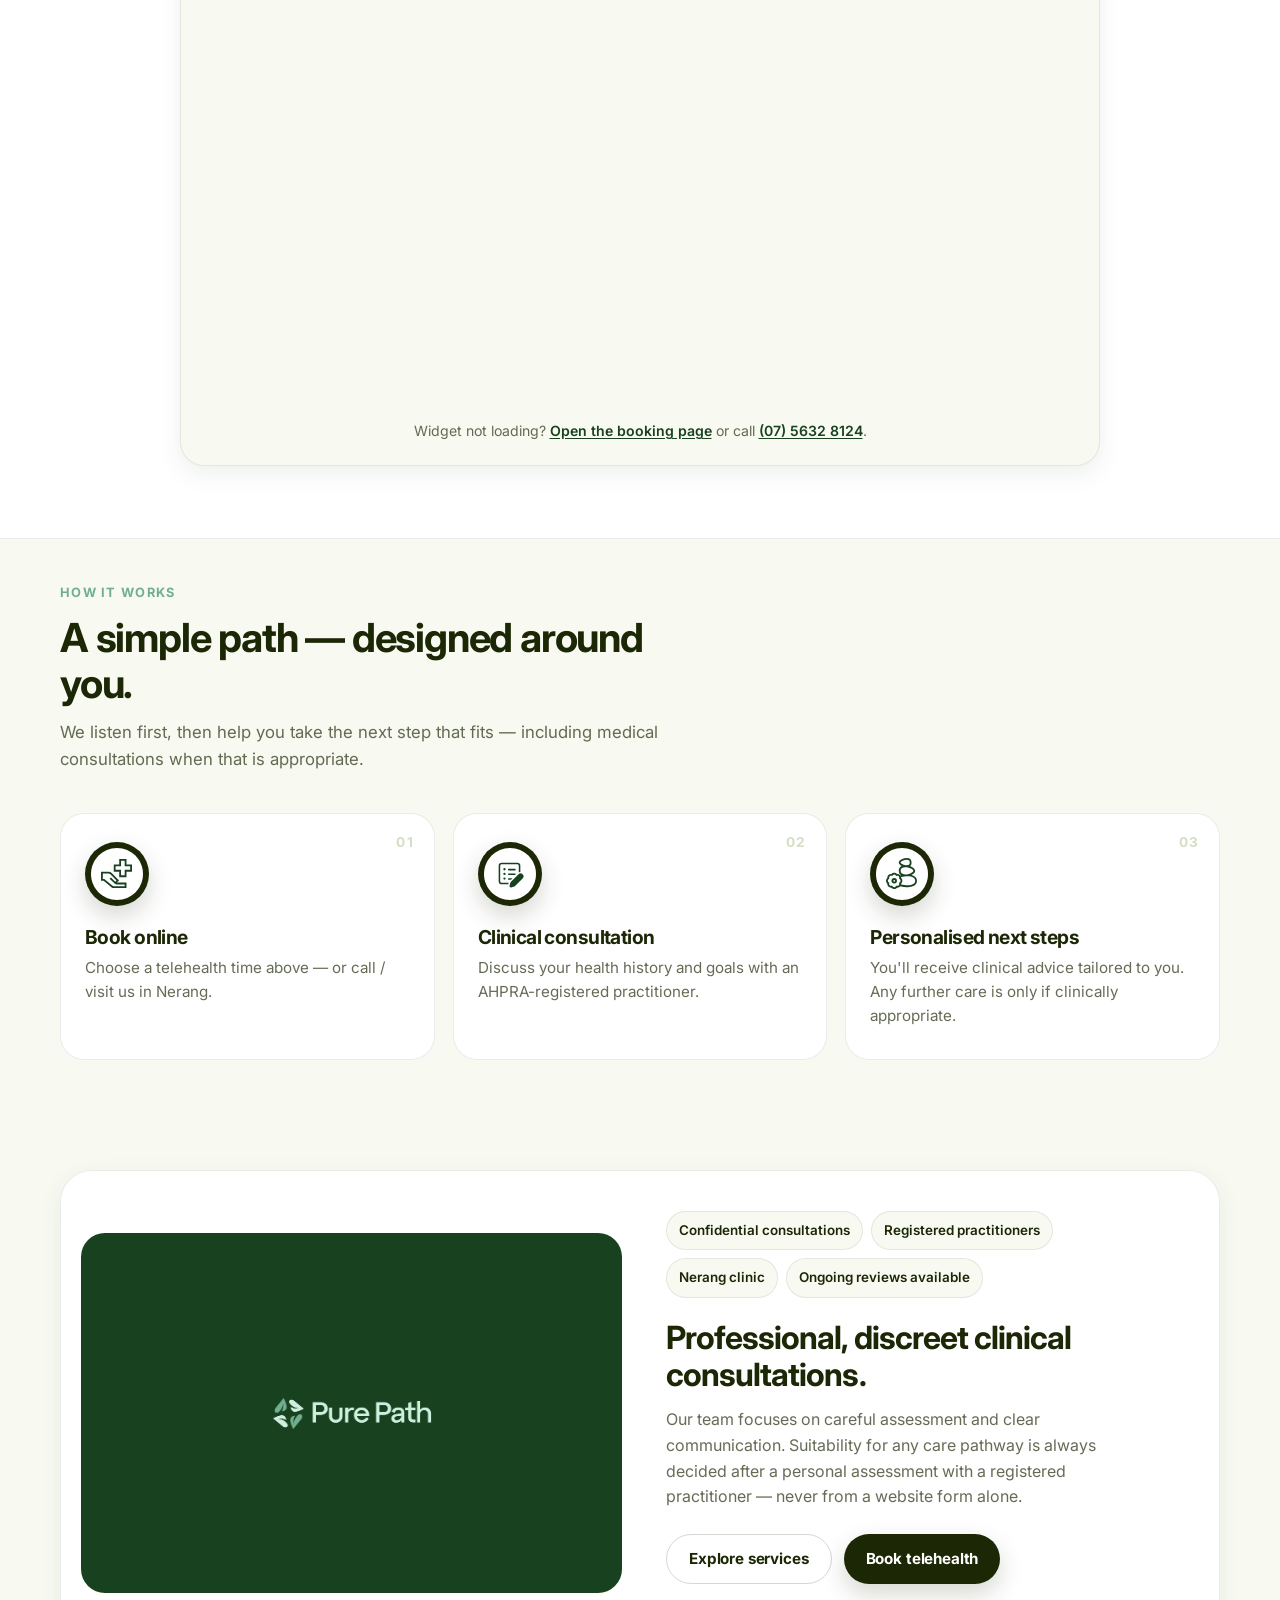
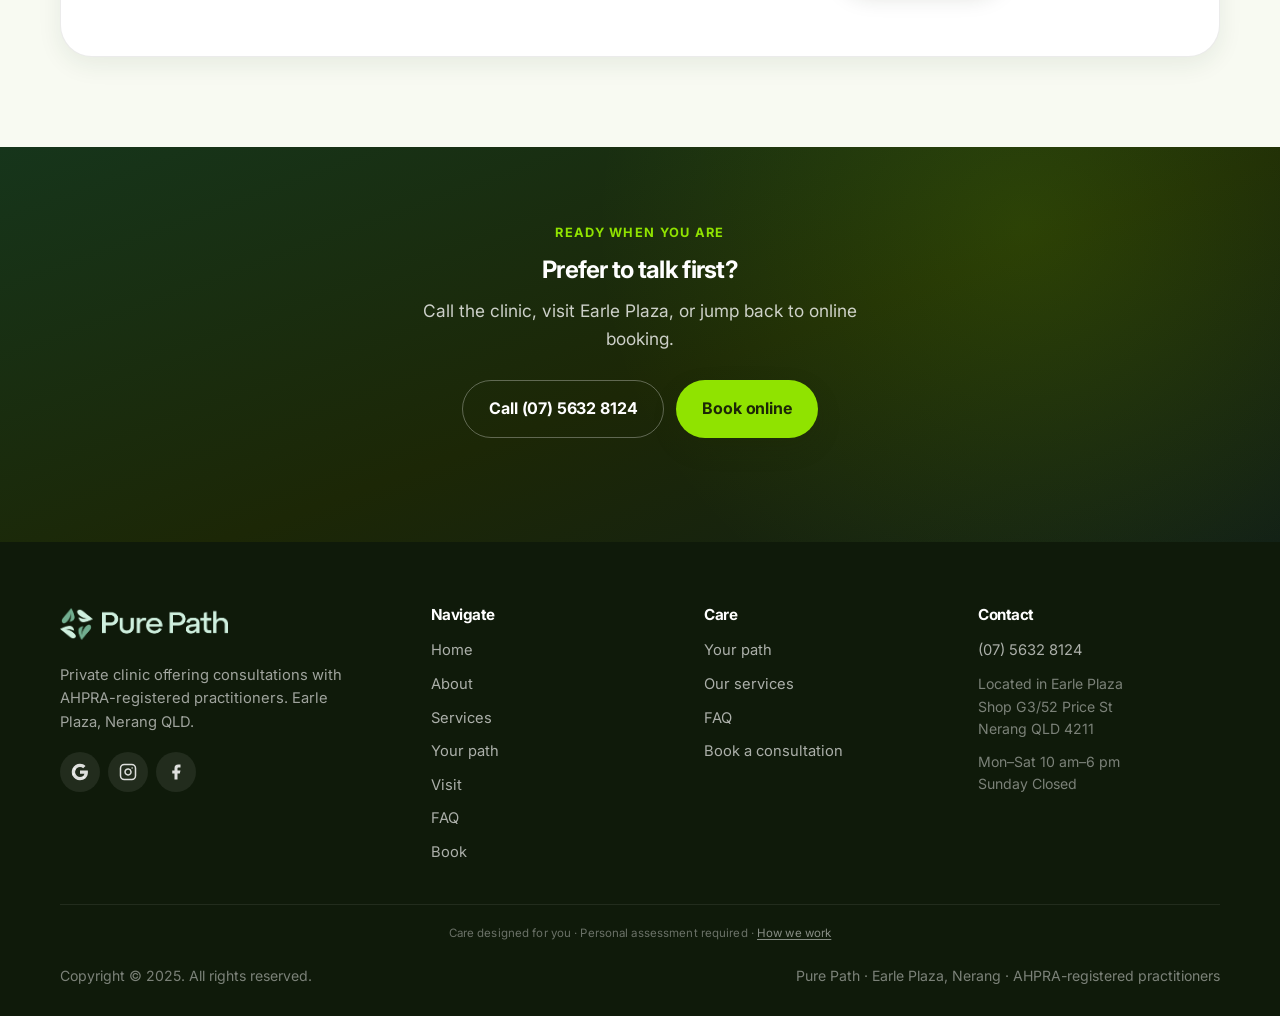
==== commit d663bcc8: "Add simple Calendly telehealth booking on home and book pages Embed official Calendly widget for tel" ====
--- a/index.html
+++ b/index.html
@@ -19,6 +19,8 @@
   <link href="https://api.fontshare.com/v2/css?f[]=satoshi@400,500,700,400i,500i,700i&display=swap" rel="stylesheet">
   <link href="https://fonts.googleapis.com/css2?family=Inter:wght@400;500;600;700&display=swap" rel="stylesheet">
   <link rel="stylesheet" href="styles.css">
+  <!-- Calendly booking widget -->
+  <link href="https://assets.calendly.com/assets/external/widget.css" rel="stylesheet">
   <script type="application/ld+json">
   {
     "@context": "https://schema.org",
@@ -45,9 +47,9 @@
       {"@type": "OpeningHoursSpecification", "dayOfWeek": ["Monday","Tuesday","Wednesday","Thursday","Friday","Saturday"], "opens": "10:00", "closes": "18:00"}
     ],
     "sameAs": [
-      "https://www.google.com/maps/search/?api=1&query=Shop+G3%2F52+Price+St%2C+Nerang+QLD+4211",
-      "https://www.instagram.com/",
-      "https://www.facebook.com/"
+      "https://www.google.com/maps/search/?api=1&query=Pure+Path+52+Price+St+Nerang+QLD+4211",
+      "https://www.instagram.com/purepath_au/",
+      "https://www.facebook.com/purepath.au/"
     ]
   }
   </script>
@@ -72,17 +74,17 @@
         <li><a href="book.html" data-nav>Book</a></li>
       </ul>
       <div class="nav-social" aria-label="Social media">
-        <a href="https://www.google.com/maps/search/?api=1&amp;query=Shop+G3%2F52+Price+St%2C+Nerang+QLD+4211" target="_blank" rel="noopener noreferrer" aria-label="Google Maps" title="Google">
+        <a href="https://www.google.com/maps/search/?api=1&amp;query=Pure+Path+52+Price+St+Nerang+QLD+4211" target="_blank" rel="noopener noreferrer" aria-label="Google Maps" title="Google">
           <svg width="18" height="18" viewBox="0 0 24 24" fill="currentColor" aria-hidden="true"><path d="M22.56 12.25c0-.78-.07-1.53-.2-2.25H12v4.26h5.92c-.26 1.37-1.04 2.53-2.21 3.31v2.77h3.57c2.08-1.92 3.28-4.74 3.28-8.09z"/><path d="M12 23c2.97 0 5.46-.98 7.28-2.66l-3.57-2.77c-.98.66-2.23 1.06-3.71 1.06-2.86 0-5.29-1.93-6.16-4.53H2.18v2.84C3.99 20.53 7.7 23 12 23z"/><path d="M5.84 14.09c-.22-.66-.35-1.36-.35-2.09s.13-1.43.35-2.09V7.07H2.18C1.43 8.55 1 10.22 1 12s.43 3.45 1.18 4.93l2.85-2.22.81-.62z"/><path d="M12 5.38c1.62 0 3.06.56 4.21 1.64l3.15-3.15C17.45 2.09 14.97 1 12 1 7.7 1 3.99 3.47 2.18 7.07l3.66 2.84c.87-2.6 3.3-4.53 6.16-4.53z"/></svg>
         </a>
-        <a href="https://www.instagram.com/" target="_blank" rel="noopener noreferrer" aria-label="Instagram" title="Instagram">
+        <a href="https://www.instagram.com/purepath_au/" target="_blank" rel="noopener noreferrer" aria-label="Instagram" title="Instagram">
           <svg width="18" height="18" viewBox="0 0 24 24" fill="none" stroke="currentColor" stroke-width="2" stroke-linecap="round" stroke-linejoin="round" aria-hidden="true"><rect x="2" y="2" width="20" height="20" rx="5"/><path d="M16 11.37A4 4 0 1 1 12.63 8 4 4 0 0 1 16 11.37z"/><line x1="17.5" y1="6.5" x2="17.51" y2="6.5"/></svg>
         </a>
-        <a href="https://www.facebook.com/" target="_blank" rel="noopener noreferrer" aria-label="Facebook" title="Facebook">
+        <a href="https://www.facebook.com/purepath.au/" target="_blank" rel="noopener noreferrer" aria-label="Facebook" title="Facebook">
           <svg width="18" height="18" viewBox="0 0 24 24" fill="currentColor" aria-hidden="true"><path d="M18 2h-3a5 5 0 0 0-5 5v3H7v4h3v8h4v-8h3l1-4h-4V7a1 1 0 0 1 1-1h3z"/></svg>
         </a>
       </div>
-      <a href="book.html" class="btn btn-primary nav-cta">Book a consultation</a>
+      <a href="#book-online" class="btn btn-primary nav-cta">Book a consultation</a>
       <button class="menu-toggle" type="button" aria-label="Open menu" aria-expanded="false" aria-controls="mobile-menu">
         <span></span><span></span><span></span>
       </button>
@@ -94,14 +96,15 @@
       <a href="your-path.html" data-nav>Your path</a>
       <a href="visit.html" data-nav>Visit</a>
       <a href="faq.html" data-nav>FAQ</a>
-      <a href="book.html" data-nav>Book</a>
+      <a href="#book-online" data-nav>Book</a>
       <div class="mobile-social">
-        <a href="https://www.google.com/maps/search/?api=1&amp;query=Shop+G3%2F52+Price+St%2C+Nerang+QLD+4211" target="_blank" rel="noopener noreferrer">Google</a>
-        <a href="https://www.instagram.com/" target="_blank" rel="noopener noreferrer">Instagram</a>
-        <a href="https://www.facebook.com/" target="_blank" rel="noopener noreferrer">Facebook</a>
+        <a href="https://www.google.com/maps/search/?api=1&amp;query=Pure+Path+52+Price+St+Nerang+QLD+4211" target="_blank" rel="noopener noreferrer">Google</a>
+        <a href="https://www.instagram.com/purepath_au/" target="_blank" rel="noopener noreferrer">Instagram</a>
+        <a href="https://www.facebook.com/purepath.au/" target="_blank" rel="noopener noreferrer">Facebook</a>
+        <a href="https://www.google.com/search?q=Pure+Path+Nerang+reviews" target="_blank" rel="noopener noreferrer">Google Reviews</a>
       </div>
       <a href="tel:+61756328124" class="btn btn-ghost">Call (07) 5632 8124</a>
-      <a href="book.html" class="btn btn-primary">Book a consultation</a>
+      <a href="#book-online" class="btn btn-primary">Book a consultation</a>
     </div>
   </header>
 
@@ -119,8 +122,8 @@
             Pure Path is a private clinic in Nerang offering care designed for you — with chiropractic, psychology, and medical practitioners available. Confidential consultations by phone or in person at Earle Plaza.
           </p>
           <div class="hero-actions">
-            <a href="book.html" class="btn btn-primary btn-lg">
-              Book a consultation
+            <a href="#book-online" class="btn btn-primary btn-lg">
+              Book telehealth consult
               <svg width="18" height="18" viewBox="0 0 24 24" fill="none" aria-hidden="true"><path d="M5 12h14M13 6l6 6-6 6" stroke="currentColor" stroke-width="2" stroke-linecap="round" stroke-linejoin="round"/></svg>
             </a>
             <a href="tel:+61756328124" class="btn btn-ghost btn-lg">Call (07) 5632 8124</a>
@@ -159,7 +162,32 @@
           We provide <strong>consultation services</strong>
           only. Clinical decisions follow individual assessment by a registered practitioner. Next steps are always personal, and only considered after clinical assessment.
         </p>
-        <a href="book.html" class="btn btn-dark">Book consultation</a>
+        <a href="#book-online" class="btn btn-dark">Book online now</a>
+      </div>
+    </section>
+
+    <!-- Simple Calendly booking -->
+    <section class="calendly-section" id="book-online">
+      <div class="container">
+        <div class="section-head reveal calendly-head">
+          <p class="eyebrow">Book online</p>
+          <h2>Telehealth initial consultation</h2>
+          <p class="section-sub">Pick a time that works for you — simple, secure, and done in a minute.</p>
+        </div>
+        <div class="calendly-shell reveal">
+          <div
+            class="calendly-inline-widget"
+            data-url="https://calendly.com/purepathmedical-support/telehealth-initial-consultation?hide_gdpr_banner=1&amp;primary_color=184120"
+            style="min-width:320px;height:720px;"
+            role="region"
+            aria-label="Book a telehealth initial consultation">
+          </div>
+          <p class="calendly-fallback">
+            Widget not loading?
+            <a href="https://calendly.com/purepathmedical-support/telehealth-initial-consultation" target="_blank" rel="noopener noreferrer">Open the booking page</a>
+            or call <a href="tel:+61756328124">(07) 5632 8124</a>.
+          </p>
+        </div>
       </div>
     </section>
 
@@ -174,8 +202,8 @@
           <article class="step reveal">
             <div class="step-num">01</div>
             <div class="step-icon"><img src="assets/icon1.svg" alt="" width="52" height="52"></div>
-            <h3>Request or call</h3>
-            <p>Call, book online, or visit us in Nerang — no referral required.</p>
+            <h3>Book online</h3>
+            <p>Choose a telehealth time above — or call / visit us in Nerang.</p>
           </article>
           <article class="step reveal delay-1">
             <div class="step-num">02</div>
@@ -211,7 +239,7 @@
           </p>
           <div class="hero-actions">
             <a href="services.html" class="btn btn-ghost">Explore services</a>
-            <a href="book.html" class="btn btn-primary">Book a consultation</a>
+            <a href="#book-online" class="btn btn-primary">Book telehealth</a>
           </div>
         </div>
       </div>
@@ -220,15 +248,17 @@
     <section class="book" style="padding: 72px 0;">
       <div class="container" style="text-align:center; max-width:640px;">
         <p class="eyebrow light">Ready when you are</p>
-        <h2 style="color:#fff; margin-bottom:14px;">Ready to book a consultation?</h2>
-        <p class="lead light" style="margin-inline:auto;">Call, request online, or visit Earle Plaza, Nerang during open hours.</p>
+        <h2 style="color:#fff; margin-bottom:14px;">Prefer to talk first?</h2>
+        <p class="lead light" style="margin-inline:auto;">Call the clinic, visit Earle Plaza, or jump back to online booking.</p>
         <div class="hero-actions" style="justify-content:center; margin-top:24px;">
           <a href="tel:+61756328124" class="btn btn-ghost btn-lg" style="color:#fff; border-color:rgba(255,255,255,.3);">Call (07) 5632 8124</a>
-          <a href="book.html" class="btn btn-primary btn-lg" style="background:#90e300; color:#1c2706;">Book now</a>
+          <a href="#book-online" class="btn btn-primary btn-lg" style="background:#90e300; color:#1c2706;">Book online</a>
         </div>
       </div>
     </section>
   </main>
+
+  <script src="https://assets.calendly.com/assets/external/widget.js" type="text/javascript" async></script>
 
   <footer class="site-footer">
     <div class="container footer-grid">
@@ -238,13 +268,13 @@
         </a>
         <p>Private clinic offering consultations with AHPRA-registered practitioners. Earle Plaza, Nerang QLD.</p>
         <div class="footer-social" aria-label="Social media">
-          <a href="https://www.google.com/maps/search/?api=1&amp;query=Shop+G3%2F52+Price+St%2C+Nerang+QLD+4211" target="_blank" rel="noopener noreferrer" aria-label="Google Maps">
+          <a href="https://www.google.com/maps/search/?api=1&amp;query=Pure+Path+52+Price+St+Nerang+QLD+4211" target="_blank" rel="noopener noreferrer" aria-label="Google Maps">
             <svg width="18" height="18" viewBox="0 0 24 24" fill="currentColor" aria-hidden="true"><path d="M22.56 12.25c0-.78-.07-1.53-.2-2.25H12v4.26h5.92c-.26 1.37-1.04 2.53-2.21 3.31v2.77h3.57c2.08-1.92 3.28-4.74 3.28-8.09z"/><path d="M12 23c2.97 0 5.46-.98 7.28-2.66l-3.57-2.77c-.98.66-2.23 1.06-3.71 1.06-2.86 0-5.29-1.93-6.16-4.53H2.18v2.84C3.99 20.53 7.7 23 12 23z"/><path d="M5.84 14.09c-.22-.66-.35-1.36-.35-2.09s.13-1.43.35-2.09V7.07H2.18C1.43 8.55 1 10.22 1 12s.43 3.45 1.18 4.93l2.85-2.22.81-.62z"/><path d="M12 5.38c1.62 0 3.06.56 4.21 1.64l3.15-3.15C17.45 2.09 14.97 1 12 1 7.7 1 3.99 3.47 2.18 7.07l3.66 2.84c.87-2.6 3.3-4.53 6.16-4.53z"/></svg>
           </a>
-          <a href="https://www.instagram.com/" target="_blank" rel="noopener noreferrer" aria-label="Instagram">
+          <a href="https://www.instagram.com/purepath_au/" target="_blank" rel="noopener noreferrer" aria-label="Instagram">
             <svg width="18" height="18" viewBox="0 0 24 24" fill="none" stroke="currentColor" stroke-width="2" stroke-linecap="round" stroke-linejoin="round" aria-hidden="true"><rect x="2" y="2" width="20" height="20" rx="5"/><path d="M16 11.37A4 4 0 1 1 12.63 8 4 4 0 0 1 16 11.37z"/><line x1="17.5" y1="6.5" x2="17.51" y2="6.5"/></svg>
           </a>
-          <a href="https://www.facebook.com/" target="_blank" rel="noopener noreferrer" aria-label="Facebook">
+          <a href="https://www.facebook.com/purepath.au/" target="_blank" rel="noopener noreferrer" aria-label="Facebook">
             <svg width="18" height="18" viewBox="0 0 24 24" fill="currentColor" aria-hidden="true"><path d="M18 2h-3a5 5 0 0 0-5 5v3H7v4h3v8h4v-8h3l1-4h-4V7a1 1 0 0 1 1-1h3z"/></svg>
           </a>
         </div>
--- a/styles.css
+++ b/styles.css
@@ -1771,6 +1771,71 @@
   }
 }
 
+/* Calendly booking (homepage) */
+.calendly-section {
+  padding: 56px 0 72px;
+  background: var(--white);
+  border-block: 1px solid var(--line);
+}
+
+.calendly-head {
+  text-align: center;
+  margin-inline: auto;
+  margin-bottom: 28px;
+}
+
+.calendly-shell {
+  max-width: 920px;
+  margin-inline: auto;
+  background: var(--cream);
+  border: 1px solid var(--line);
+  border-radius: 24px;
+  padding: 12px 12px 8px;
+  box-shadow: var(--shadow-sm);
+  overflow: hidden;
+}
+
+.calendly-inline-widget {
+  width: 100% !important;
+  min-width: 0 !important;
+  height: 720px !important;
+}
+
+.calendly-fallback {
+  text-align: center;
+  font-size: 0.88rem;
+  color: var(--muted);
+  padding: 8px 12px 14px;
+}
+
+.calendly-fallback a {
+  color: var(--green-deep);
+  font-weight: 600;
+  text-decoration: underline;
+  text-underline-offset: 2px;
+}
+
+@media (max-width: 809px) {
+  .calendly-section {
+    padding: 40px 0 52px;
+  }
+
+  .calendly-shell {
+    border-radius: 18px;
+    padding: 8px 6px 4px;
+  }
+
+  .calendly-inline-widget {
+    height: 680px !important;
+  }
+}
+
+@media (max-width: 480px) {
+  .calendly-inline-widget {
+    height: 640px !important;
+  }
+}
+
 /* Tiny footer disclaimer */
 .site-disclaimer {
   width: min(100% - 40px, var(--container));
@@ -1964,4 +2029,282 @@
 }
 @media (max-width: 900px) {
   .team-grid { grid-template-columns: 1fr; }
+}
+/* ---- Social rows on cards / profiles ---- */
+.card-social,
+.profile-social-row {
+  display: flex;
+  flex-wrap: wrap;
+  gap: 8px;
+  margin-top: 12px;
+}
+
+.card-social a {
+  font-size: 0.78rem;
+  font-weight: 600;
+  color: var(--green-deep);
+  text-decoration: underline;
+  text-underline-offset: 2px;
+}
+
+.card-social a:hover {
+  color: var(--green-ink);
+}
+
+.profile-social-row {
+  margin-top: 16px;
+}
+
+.profile-social-row .social-btn {
+  font-size: 0.82rem;
+  padding: 8px 12px;
+}
+
+/* ---- Responsive: fluid type + layout safety ---- */
+html {
+  -webkit-text-size-adjust: 100%;
+  text-size-adjust: 100%;
+}
+
+img, video, svg {
+  max-width: 100%;
+  height: auto;
+}
+
+.hero-actions,
+.social-row,
+.stat-pills,
+.profile-badge-row,
+.service-chips {
+  max-width: 100%;
+}
+
+.hero-actions .btn,
+.profile-cta .btn {
+  max-width: 100%;
+}
+
+/* Tablets */
+@media (max-width: 1024px) {
+  .team-grid {
+    grid-template-columns: 1fr 1fr;
+  }
+
+  .profile-layout {
+    grid-template-columns: 1fr;
+    gap: 28px;
+  }
+
+  .profile-photo-wrap {
+    position: static;
+    max-width: 420px;
+    margin-inline: auto;
+  }
+
+  .care-inner {
+    grid-template-columns: 1fr;
+  }
+
+  .book-grid,
+  .faq-grid,
+  .about-grid,
+  .hero-grid {
+    grid-template-columns: 1fr;
+  }
+
+  .service-grid {
+    grid-template-columns: 1fr 1fr;
+  }
+
+  .steps {
+    grid-template-columns: 1fr;
+  }
+
+  .why-grid {
+    grid-template-columns: 1fr 1fr;
+  }
+
+  .visit-grid {
+    grid-template-columns: 1fr;
+  }
+
+  .footer-grid {
+    grid-template-columns: 1fr 1fr;
+  }
+}
+
+/* Phones / small tablets */
+@media (max-width: 809px) {
+  :root {
+    --header-h: 64px;
+  }
+
+  .container {
+    width: min(100% - 28px, var(--container));
+  }
+
+  .top-bar {
+    font-size: 11px;
+    padding: 7px 12px;
+    line-height: 1.35;
+  }
+
+  .logo-img {
+    height: 28px;
+    max-width: min(140px, 48vw);
+  }
+
+  .nav {
+    min-height: var(--header-h);
+    gap: 12px;
+  }
+
+  .hero {
+    padding: 28px 0 48px;
+  }
+
+  .hero h1,
+  .page-hero h1,
+  .profile-content h1 {
+    font-size: clamp(1.75rem, 7.5vw, 2.35rem);
+    max-width: none;
+  }
+
+  .lead {
+    font-size: 1rem;
+  }
+
+  .hero-actions {
+    flex-direction: column;
+    align-items: stretch;
+  }
+
+  .hero-actions .btn,
+  .btn-lg {
+    width: 100%;
+    justify-content: center;
+  }
+
+  .price-card {
+    position: static;
+    max-width: none;
+    margin-top: 0;
+    border-radius: 0 0 22px 22px;
+  }
+
+  .hero-frame {
+    aspect-ratio: auto;
+  }
+
+  .hero-main-img {
+    aspect-ratio: 4 / 3;
+    width: 100%;
+    object-fit: cover;
+  }
+
+  .team-grid,
+  .service-grid,
+  .why-grid,
+  .approach-grid,
+  .footer-grid,
+  .field-row {
+    grid-template-columns: 1fr;
+  }
+
+  .intro-inner {
+    flex-direction: column;
+    align-items: stretch;
+    padding: 20px;
+    gap: 16px;
+  }
+
+  .intro-inner .btn {
+    width: 100%;
+    text-align: center;
+  }
+
+  .page-hero {
+    padding: 32px 0 28px;
+  }
+
+  .page-section,
+  .about,
+  .how,
+  .services,
+  .faq,
+  .visit {
+    padding-left: 0;
+    padding-right: 0;
+  }
+
+  .book-form {
+    padding: 22px 18px;
+  }
+
+  .profile-cta .hero-actions {
+    flex-direction: column;
+  }
+
+  .visit-social {
+    flex-direction: column;
+    align-items: stretch;
+  }
+
+  .social-row {
+    width: 100%;
+  }
+
+  .social-btn {
+    flex: 1 1 calc(50% - 8px);
+    justify-content: center;
+    text-align: center;
+  }
+
+  .footer-bottom {
+    flex-direction: column;
+    text-align: center;
+  }
+
+  .site-disclaimer {
+    width: min(100% - 28px, var(--container));
+    padding: 0 4px;
+  }
+
+  /* Prevent horizontal scroll */
+  body {
+    overflow-x: hidden;
+  }
+
+  .pill-row {
+    gap: 6px;
+  }
+
+  .pill {
+    font-size: 0.78rem;
+    padding: 6px 10px;
+  }
+}
+
+/* Small phones */
+@media (max-width: 380px) {
+  .logo-img {
+    height: 24px;
+    max-width: 120px;
+  }
+
+  .social-btn {
+    flex: 1 1 100%;
+  }
+
+  .trust-row {
+    flex-direction: column;
+    align-items: flex-start;
+  }
+}
+
+/* Large desktops */
+@media (min-width: 1400px) {
+  :root {
+    --container: 1200px;
+  }
 }
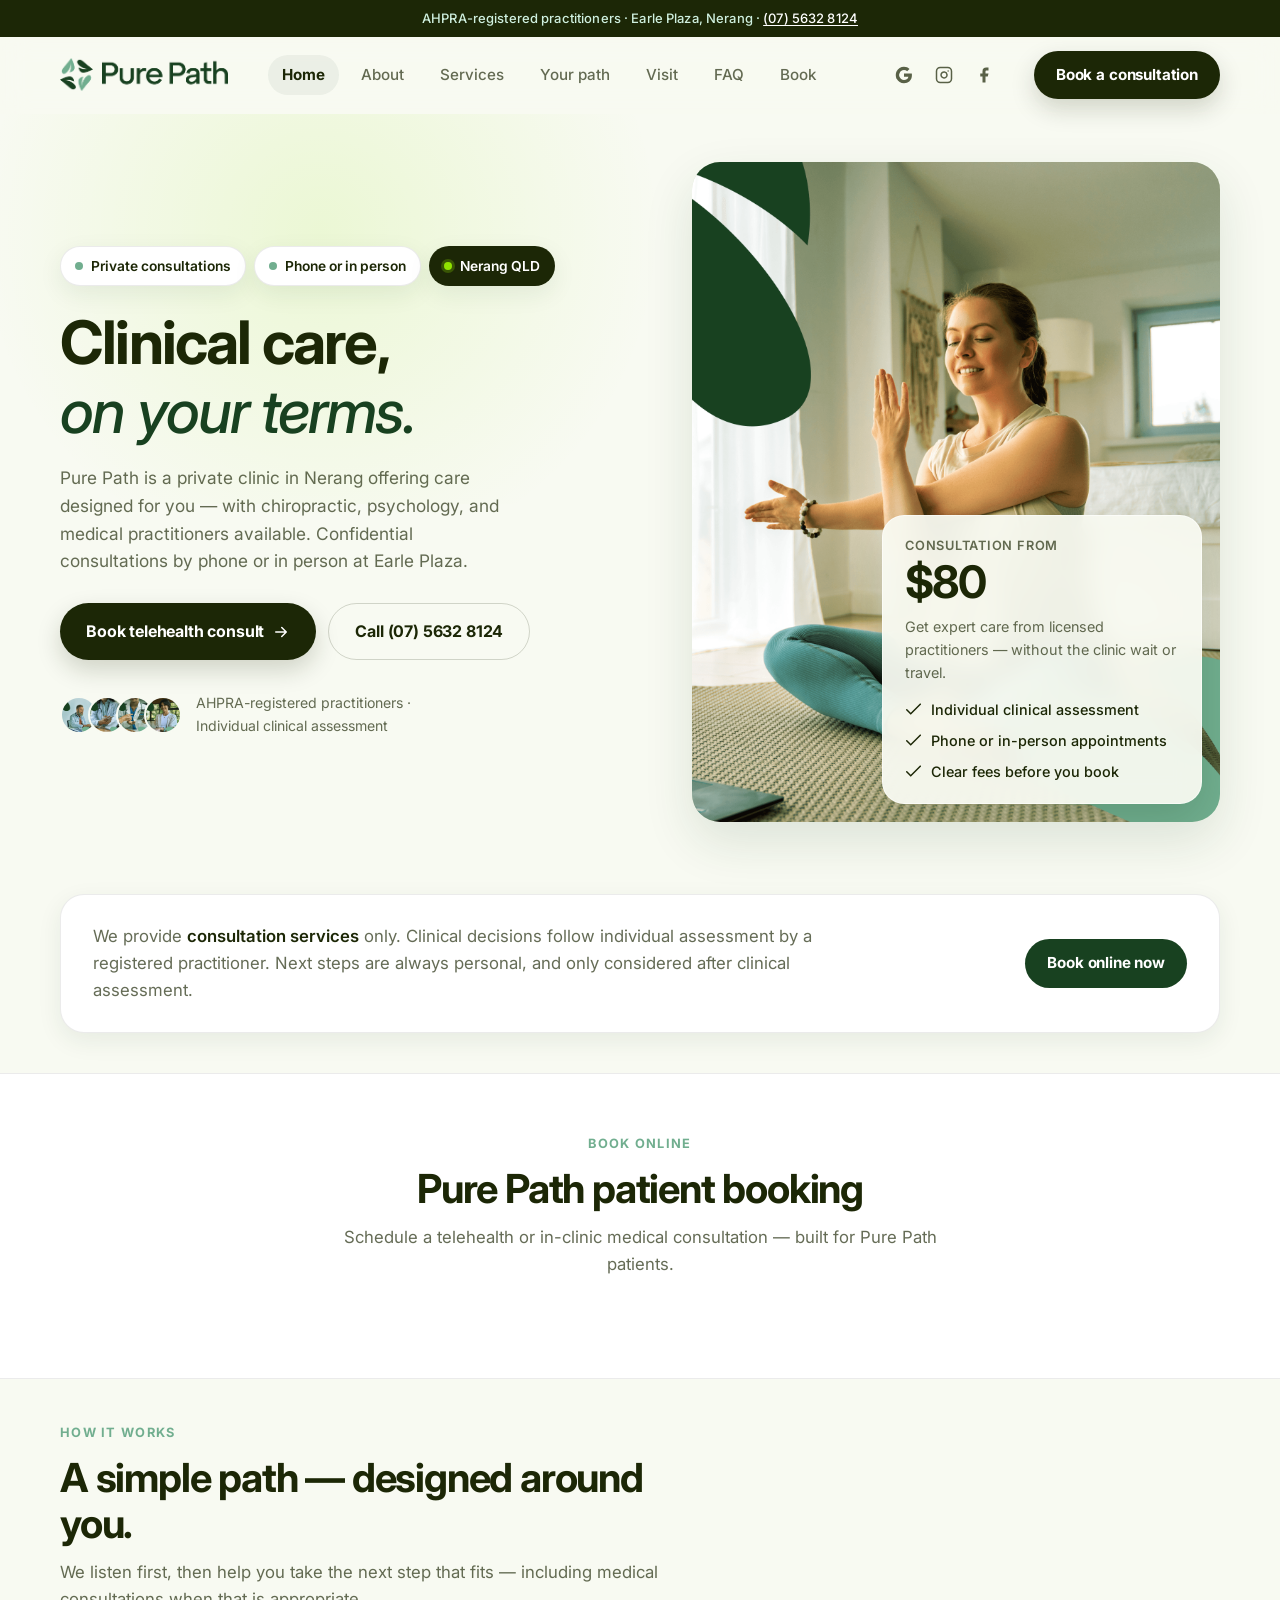
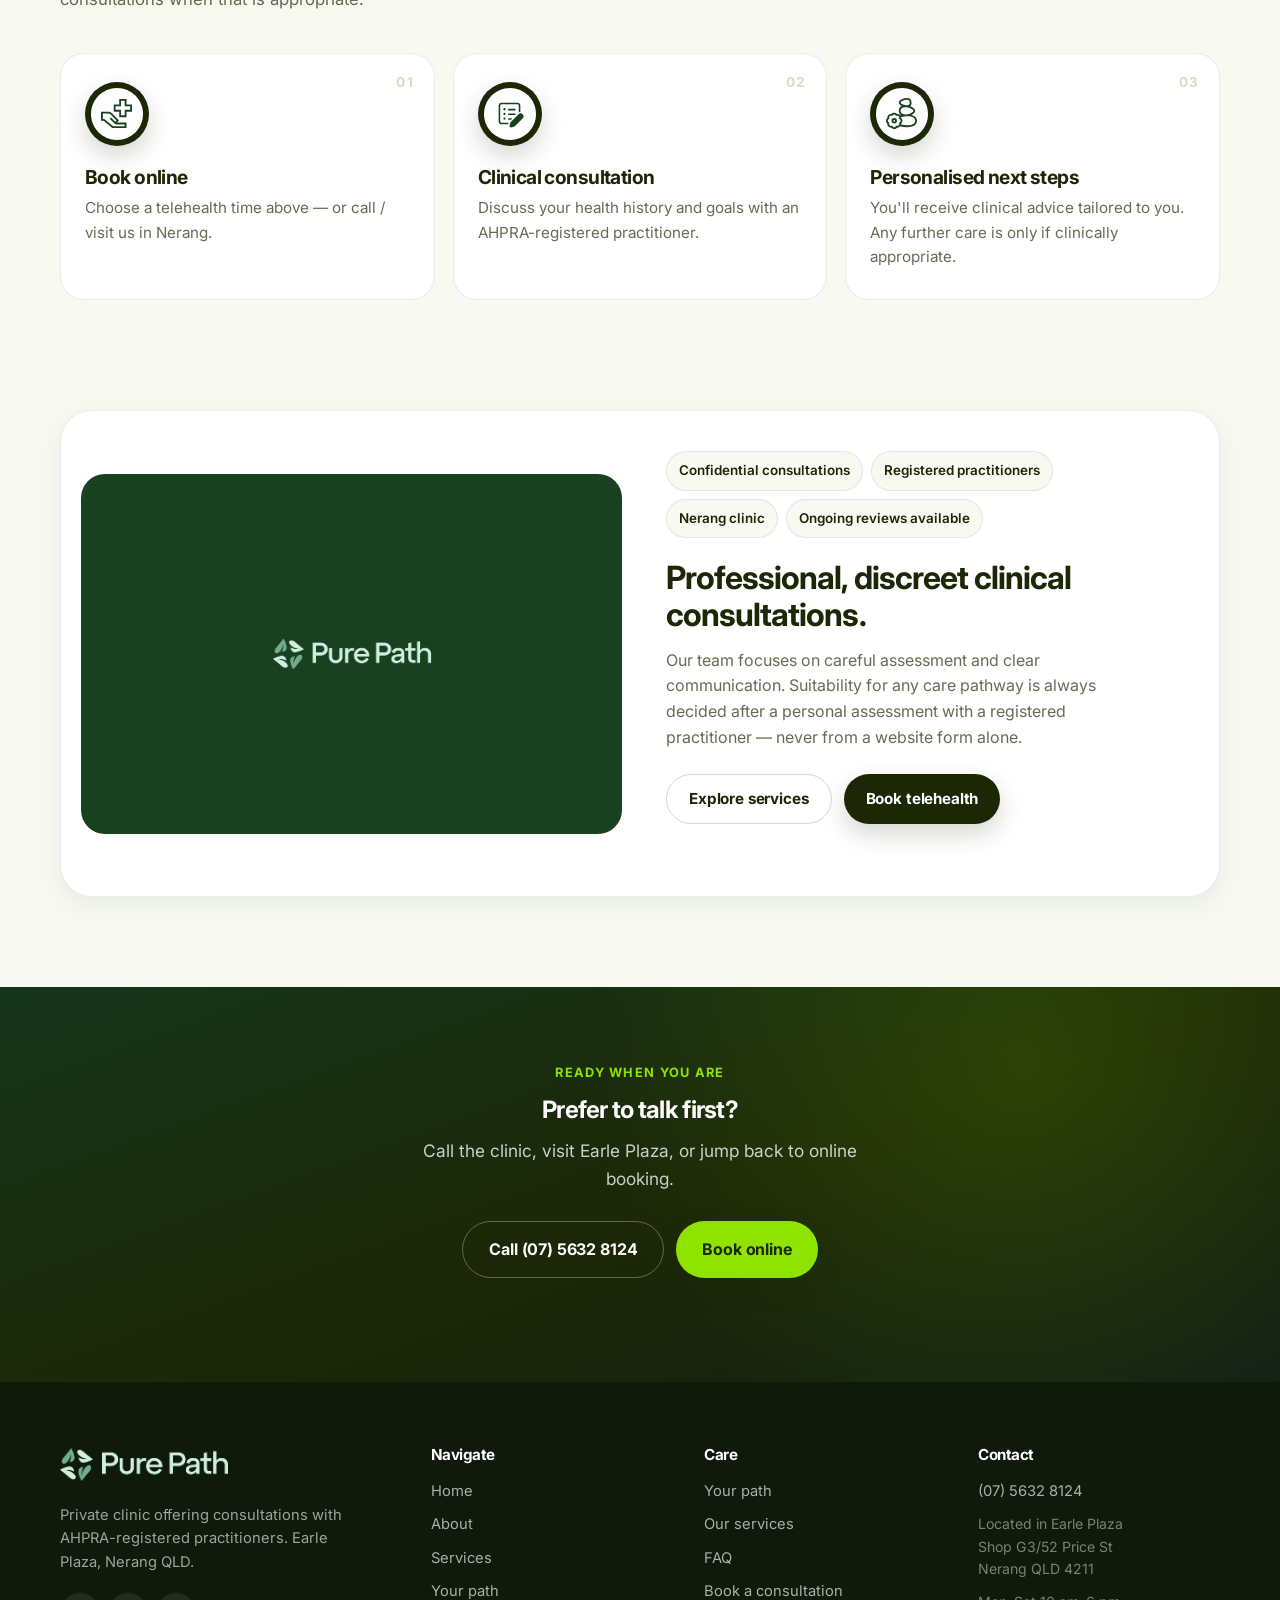
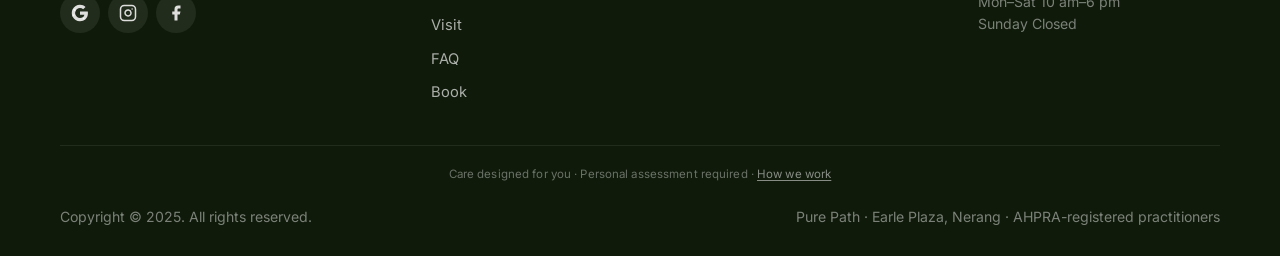
==== commit 3703951e: "Replace Calendly with Pure Path internal patient booking Add multi-step scheduler for telehealth and" ====
--- a/index.html
+++ b/index.html
@@ -19,8 +19,6 @@
   <link href="https://api.fontshare.com/v2/css?f[]=satoshi@400,500,700,400i,500i,700i&display=swap" rel="stylesheet">
   <link href="https://fonts.googleapis.com/css2?family=Inter:wght@400;500;600;700&display=swap" rel="stylesheet">
   <link rel="stylesheet" href="styles.css">
-  <!-- Calendly booking widget -->
-  <link href="https://assets.calendly.com/assets/external/widget.css" rel="stylesheet">
   <script type="application/ld+json">
   {
     "@context": "https://schema.org",
@@ -166,28 +164,15 @@
       </div>
     </section>
 
-    <!-- Simple Calendly booking -->
-    <section class="calendly-section" id="book-online">
+    <!-- Pure Path internal patient booking -->
+    <section class="pp-booking-section" id="book-online">
       <div class="container">
-        <div class="section-head reveal calendly-head">
+        <div class="section-head reveal pp-booking-head">
           <p class="eyebrow">Book online</p>
-          <h2>Telehealth initial consultation</h2>
-          <p class="section-sub">Pick a time that works for you — simple, secure, and done in a minute.</p>
-        </div>
-        <div class="calendly-shell reveal">
-          <div
-            class="calendly-inline-widget"
-            data-url="https://calendly.com/purepathmedical-support/telehealth-initial-consultation?hide_gdpr_banner=1&amp;primary_color=184120"
-            style="min-width:320px;height:720px;"
-            role="region"
-            aria-label="Book a telehealth initial consultation">
-          </div>
-          <p class="calendly-fallback">
-            Widget not loading?
-            <a href="https://calendly.com/purepathmedical-support/telehealth-initial-consultation" target="_blank" rel="noopener noreferrer">Open the booking page</a>
-            or call <a href="tel:+61756328124">(07) 5632 8124</a>.
-          </p>
-        </div>
+          <h2>Pure Path patient booking</h2>
+          <p class="section-sub">Schedule a telehealth or in-clinic medical consultation — built for Pure Path patients.</p>
+        </div>
+        <div class="pp-booking-shell reveal" data-pp-booking aria-label="Pure Path booking"></div>
       </div>
     </section>
 
--- a/styles.css
+++ b/styles.css
@@ -1771,68 +1771,531 @@
   }
 }
 
-/* Calendly booking (homepage) */
-.calendly-section {
+/* Pure Path internal booking (Calendly-style) */
+.calendly-section,
+.pp-booking-section {
   padding: 56px 0 72px;
   background: var(--white);
   border-block: 1px solid var(--line);
 }
 
-.calendly-head {
+.calendly-head,
+.pp-booking-head {
   text-align: center;
   margin-inline: auto;
   margin-bottom: 28px;
 }
 
-.calendly-shell {
+.pp-booking-shell {
   max-width: 920px;
   margin-inline: auto;
+}
+
+.pp-booking {
   background: var(--cream);
   border: 1px solid var(--line);
   border-radius: 24px;
-  padding: 12px 12px 8px;
+  padding: 22px 22px 26px;
   box-shadow: var(--shadow-sm);
+}
+
+.ppb-brand {
+  display: flex;
+  align-items: center;
+  justify-content: space-between;
+  gap: 12px;
+  margin-bottom: 18px;
+  flex-wrap: wrap;
+}
+
+.ppb-logo {
+  height: 30px;
+  width: auto;
+}
+
+.ppb-brand-tag {
+  font-size: 0.75rem;
+  font-weight: 700;
+  letter-spacing: 0.06em;
+  text-transform: uppercase;
+  color: var(--green-deep);
+  background: var(--white);
+  border: 1px solid var(--line);
+  border-radius: 999px;
+  padding: 6px 12px;
+}
+
+.ppb-steps {
+  list-style: none;
+  margin: 0 0 22px;
+  padding: 0;
+  display: grid;
+  grid-template-columns: repeat(4, 1fr);
+  gap: 8px;
+}
+
+.ppb-steps li {
+  display: flex;
+  align-items: center;
+  gap: 8px;
+  font-size: 0.78rem;
+  font-weight: 600;
+  color: var(--muted);
+  padding: 8px 10px;
+  border-radius: 12px;
+  background: rgba(255, 255, 255, 0.55);
+  border: 1px solid transparent;
+}
+
+.ppb-steps li span {
+  width: 22px;
+  height: 22px;
+  border-radius: 50%;
+  display: grid;
+  place-items: center;
+  background: var(--sage);
+  color: var(--green-ink);
+  font-size: 0.72rem;
+  flex-shrink: 0;
+}
+
+.ppb-steps li.is-active {
+  color: var(--green-ink);
+  border-color: rgba(24, 65, 32, 0.15);
+  background: var(--white);
+}
+
+.ppb-steps li.is-active span,
+.ppb-steps li.is-done span {
+  background: var(--green-ink);
+  color: #fff;
+}
+
+.ppb-steps li.is-done {
+  color: var(--green-deep);
+}
+
+.ppb-panel .ppb-title {
+  font-family: var(--font-display);
+  font-size: 1.35rem;
+  margin: 0 0 6px;
+  letter-spacing: -0.02em;
+}
+
+.ppb-sub {
+  color: var(--muted);
+  margin: 0 0 18px;
+  font-size: 0.95rem;
+}
+
+.ppb-services {
+  display: grid;
+  gap: 10px;
+}
+
+.ppb-service {
+  text-align: left;
+  width: 100%;
+  border: 1.5px solid var(--line);
+  background: var(--white);
+  border-radius: 16px;
+  padding: 16px 16px 14px;
+  cursor: pointer;
+  transition: border-color 0.2s, box-shadow 0.2s, transform 0.2s;
+  font: inherit;
+  color: inherit;
+}
+
+.ppb-service:hover {
+  border-color: rgba(24, 65, 32, 0.25);
+  transform: translateY(-1px);
+}
+
+.ppb-service.is-selected {
+  border-color: var(--green-ink);
+  box-shadow: 0 0 0 3px rgba(24, 65, 32, 0.1);
+}
+
+.ppb-service-top {
+  display: flex;
+  justify-content: space-between;
+  gap: 10px;
+  align-items: flex-start;
+  margin-bottom: 6px;
+}
+
+.ppb-service-top strong {
+  font-family: var(--font-display);
+  font-size: 1.02rem;
+}
+
+.ppb-pill {
+  font-size: 0.72rem;
+  font-weight: 700;
+  text-transform: uppercase;
+  letter-spacing: 0.04em;
+  background: var(--cream-2);
+  color: var(--green-deep);
+  border-radius: 999px;
+  padding: 4px 10px;
+  white-space: nowrap;
+}
+
+.ppb-service p {
+  margin: 0 0 10px;
+  color: var(--muted);
+  font-size: 0.9rem;
+}
+
+.ppb-service-meta {
+  display: flex;
+  gap: 14px;
+  font-size: 0.85rem;
+  font-weight: 600;
+  color: var(--green-ink);
+}
+
+.ppb-datetime {
+  display: grid;
+  grid-template-columns: 1.1fr 0.9fr;
+  gap: 18px;
+  align-items: start;
+}
+
+.ppb-cal,
+.ppb-times {
+  background: var(--white);
+  border: 1px solid var(--line);
+  border-radius: 16px;
+  padding: 14px;
+}
+
+.ppb-cal-head {
+  display: flex;
+  align-items: center;
+  justify-content: space-between;
+  margin-bottom: 12px;
+}
+
+.ppb-icon-btn {
+  width: 36px;
+  height: 36px;
+  border: 1px solid var(--line);
+  border-radius: 10px;
+  background: var(--cream);
+  cursor: pointer;
+  font-size: 1.2rem;
+  line-height: 1;
+  color: var(--green-ink);
+}
+
+.ppb-icon-btn:hover {
+  background: var(--sage);
+}
+
+.ppb-cal-dow {
+  display: grid;
+  grid-template-columns: repeat(7, 1fr);
+  gap: 4px;
+  margin-bottom: 6px;
+  text-align: center;
+  font-size: 0.7rem;
+  font-weight: 700;
+  color: var(--muted);
+  text-transform: uppercase;
+}
+
+.ppb-cal-grid {
+  display: grid;
+  grid-template-columns: repeat(7, 1fr);
+  gap: 4px;
+}
+
+.ppb-day {
+  aspect-ratio: 1;
+  border: 0;
+  border-radius: 10px;
+  background: transparent;
+  font: inherit;
+  font-weight: 600;
+  font-size: 0.88rem;
+  cursor: pointer;
+  color: var(--green-ink);
+}
+
+.ppb-day.has-slots {
+  background: rgba(144, 227, 0, 0.12);
+}
+
+.ppb-day:hover:not(:disabled) {
+  background: rgba(24, 65, 32, 0.08);
+}
+
+.ppb-day.is-selected {
+  background: var(--green-ink);
+  color: #fff;
+}
+
+.ppb-day.is-disabled,
+.ppb-day.is-empty {
+  opacity: 0.35;
+  cursor: default;
+  background: transparent;
+}
+
+.ppb-day.is-empty {
+  pointer-events: none;
+}
+
+.ppb-cal-legend {
+  margin: 12px 0 0;
+  font-size: 0.78rem;
+  color: var(--muted);
+}
+
+.ppb-times h4 {
+  margin: 0 0 12px;
+  font-size: 0.95rem;
+  font-family: var(--font-display);
+}
+
+.ppb-time-grid {
+  display: grid;
+  grid-template-columns: 1fr 1fr;
+  gap: 8px;
+  max-height: 320px;
+  overflow: auto;
+}
+
+.ppb-time {
+  border: 1.5px solid var(--line);
+  background: var(--cream);
+  border-radius: 12px;
+  padding: 10px 8px;
+  font: inherit;
+  font-weight: 600;
+  font-size: 0.88rem;
+  cursor: pointer;
+  color: var(--green-ink);
+}
+
+.ppb-time:hover {
+  border-color: var(--green-mid);
+}
+
+.ppb-time.is-selected {
+  background: var(--green-ink);
+  border-color: var(--green-ink);
+  color: #fff;
+}
+
+.ppb-empty {
+  color: var(--muted);
+  font-size: 0.9rem;
+  margin: 0;
+}
+
+.ppb-form {
+  display: grid;
+  gap: 12px;
+}
+
+.ppb-form-row {
+  display: grid;
+  grid-template-columns: 1fr 1fr;
+  gap: 12px;
+}
+
+.ppb-form label {
+  display: grid;
+  gap: 6px;
+  font-size: 0.86rem;
+  font-weight: 600;
+}
+
+.ppb-form label span em {
+  font-style: normal;
+  font-weight: 400;
+  color: var(--muted);
+}
+
+.ppb-form input,
+.ppb-form textarea {
+  width: 100%;
+  border: 1.5px solid rgba(28, 39, 6, 0.12);
+  border-radius: 12px;
+  padding: 12px 14px;
+  background: var(--white);
+  font: inherit;
+  font-weight: 400;
+}
+
+.ppb-form input:focus,
+.ppb-form textarea:focus {
+  outline: none;
+  border-color: var(--green-mid);
+  box-shadow: 0 0 0 4px rgba(113, 174, 143, 0.18);
+}
+
+.ppb-check {
+  display: flex !important;
+  align-items: flex-start;
+  gap: 10px;
+  font-weight: 400 !important;
+  font-size: 0.86rem !important;
+  color: var(--muted);
+  grid-template-columns: none !important;
+}
+
+.ppb-check input {
+  width: 18px;
+  height: 18px;
+  margin-top: 2px;
+  flex-shrink: 0;
+  accent-color: var(--green-ink);
+}
+
+.ppb-summary {
+  margin: 0 0 18px;
+  padding: 0;
+  background: var(--white);
+  border: 1px solid var(--line);
+  border-radius: 16px;
   overflow: hidden;
 }
 
-.calendly-inline-widget {
-  width: 100% !important;
-  min-width: 0 !important;
-  height: 720px !important;
-}
-
-.calendly-fallback {
-  text-align: center;
-  font-size: 0.88rem;
-  color: var(--muted);
-  padding: 8px 12px 14px;
-}
-
-.calendly-fallback a {
+.ppb-summary > div {
+  display: grid;
+  grid-template-columns: 120px 1fr;
+  gap: 10px;
+  padding: 12px 16px;
+  border-bottom: 1px solid var(--line);
+  font-size: 0.92rem;
+}
+
+.ppb-summary > div:last-child {
+  border-bottom: 0;
+}
+
+.ppb-summary dt {
+  margin: 0;
+  font-weight: 700;
+  color: var(--muted);
+  font-size: 0.8rem;
+  text-transform: uppercase;
+  letter-spacing: 0.04em;
+}
+
+.ppb-summary dd {
+  margin: 0;
+  font-weight: 600;
+  color: var(--green-ink);
+}
+
+.ppb-muted {
+  font-weight: 500;
+  color: var(--muted);
+}
+
+.ppb-actions {
+  display: flex;
+  flex-wrap: wrap;
+  gap: 10px;
+  margin-top: 18px;
+}
+
+.ppb-actions .btn {
+  min-height: 46px;
+}
+
+.ppb-error {
+  margin: 12px 0 0;
+  padding: 10px 12px;
+  border-radius: 10px;
+  background: #fdecea;
+  color: #8a2b1e;
+  font-size: 0.9rem;
+  font-weight: 600;
+}
+
+.ppb-note {
+  margin: 16px 0 0;
+  font-size: 0.85rem;
+  color: var(--muted);
+}
+
+.ppb-note a {
   color: var(--green-deep);
   font-weight: 600;
-  text-decoration: underline;
-  text-underline-offset: 2px;
+}
+
+.ppb-done {
+  text-align: center;
+}
+
+.ppb-done .ppb-summary {
+  text-align: left;
+}
+
+.ppb-done-badge {
+  width: 56px;
+  height: 56px;
+  margin: 0 auto 14px;
+  border-radius: 50%;
+  background: var(--green-lime);
+  color: var(--green-ink);
+  display: grid;
+  place-items: center;
+  font-size: 1.5rem;
+  font-weight: 700;
+}
+
+.ppb-done .ppb-actions {
+  justify-content: center;
 }
 
 @media (max-width: 809px) {
+  .pp-booking-section,
   .calendly-section {
     padding: 40px 0 52px;
   }
 
-  .calendly-shell {
+  .pp-booking {
+    padding: 16px 14px 20px;
     border-radius: 18px;
-    padding: 8px 6px 4px;
-  }
-
-  .calendly-inline-widget {
-    height: 680px !important;
-  }
-}
-
-@media (max-width: 480px) {
-  .calendly-inline-widget {
-    height: 640px !important;
+  }
+
+  .ppb-steps {
+    grid-template-columns: 1fr 1fr;
+  }
+
+  .ppb-steps li {
+    font-size: 0.72rem;
+  }
+
+  .ppb-datetime {
+    grid-template-columns: 1fr;
+  }
+
+  .ppb-form-row {
+    grid-template-columns: 1fr;
+  }
+
+  .ppb-summary > div {
+    grid-template-columns: 1fr;
+    gap: 2px;
+  }
+
+  .ppb-actions {
+    flex-direction: column;
+  }
+
+  .ppb-actions .btn {
+    width: 100%;
+  }
+
+  .ppb-time-grid {
+    grid-template-columns: 1fr 1fr;
   }
 }
 
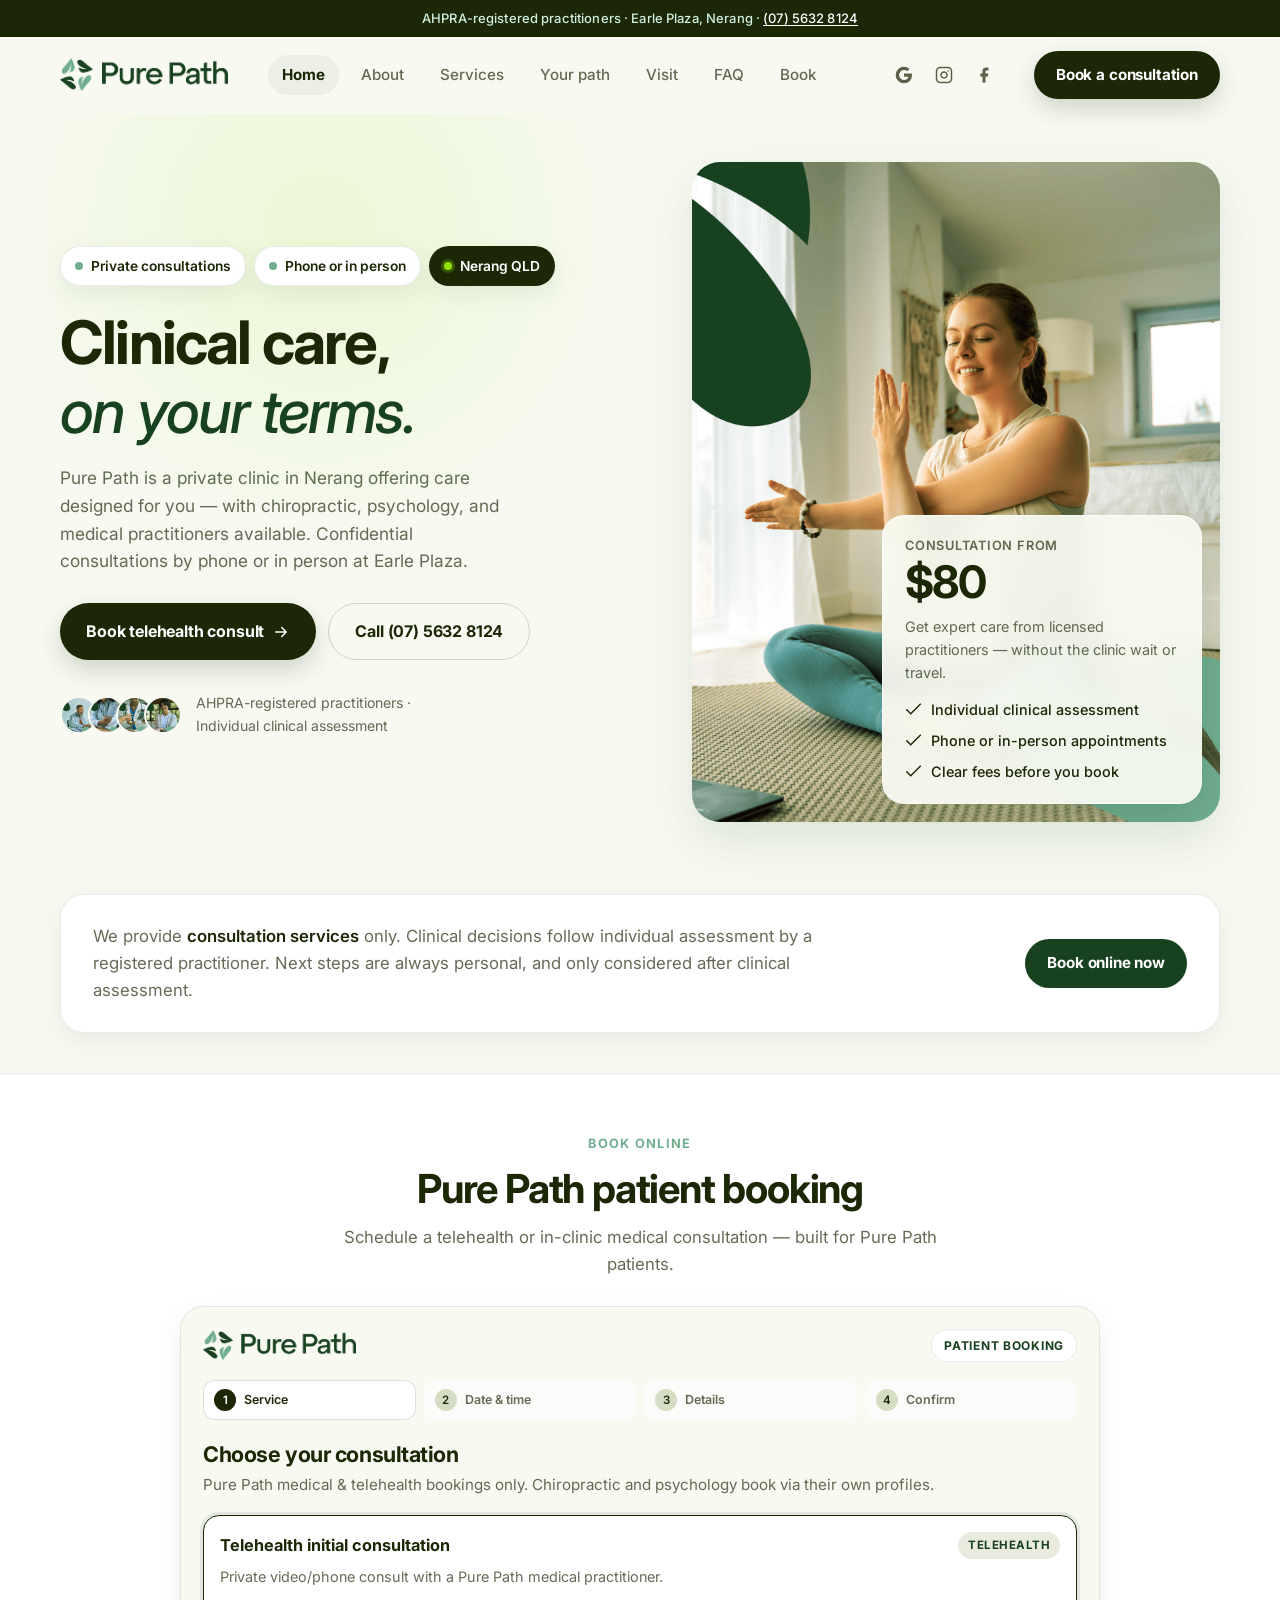
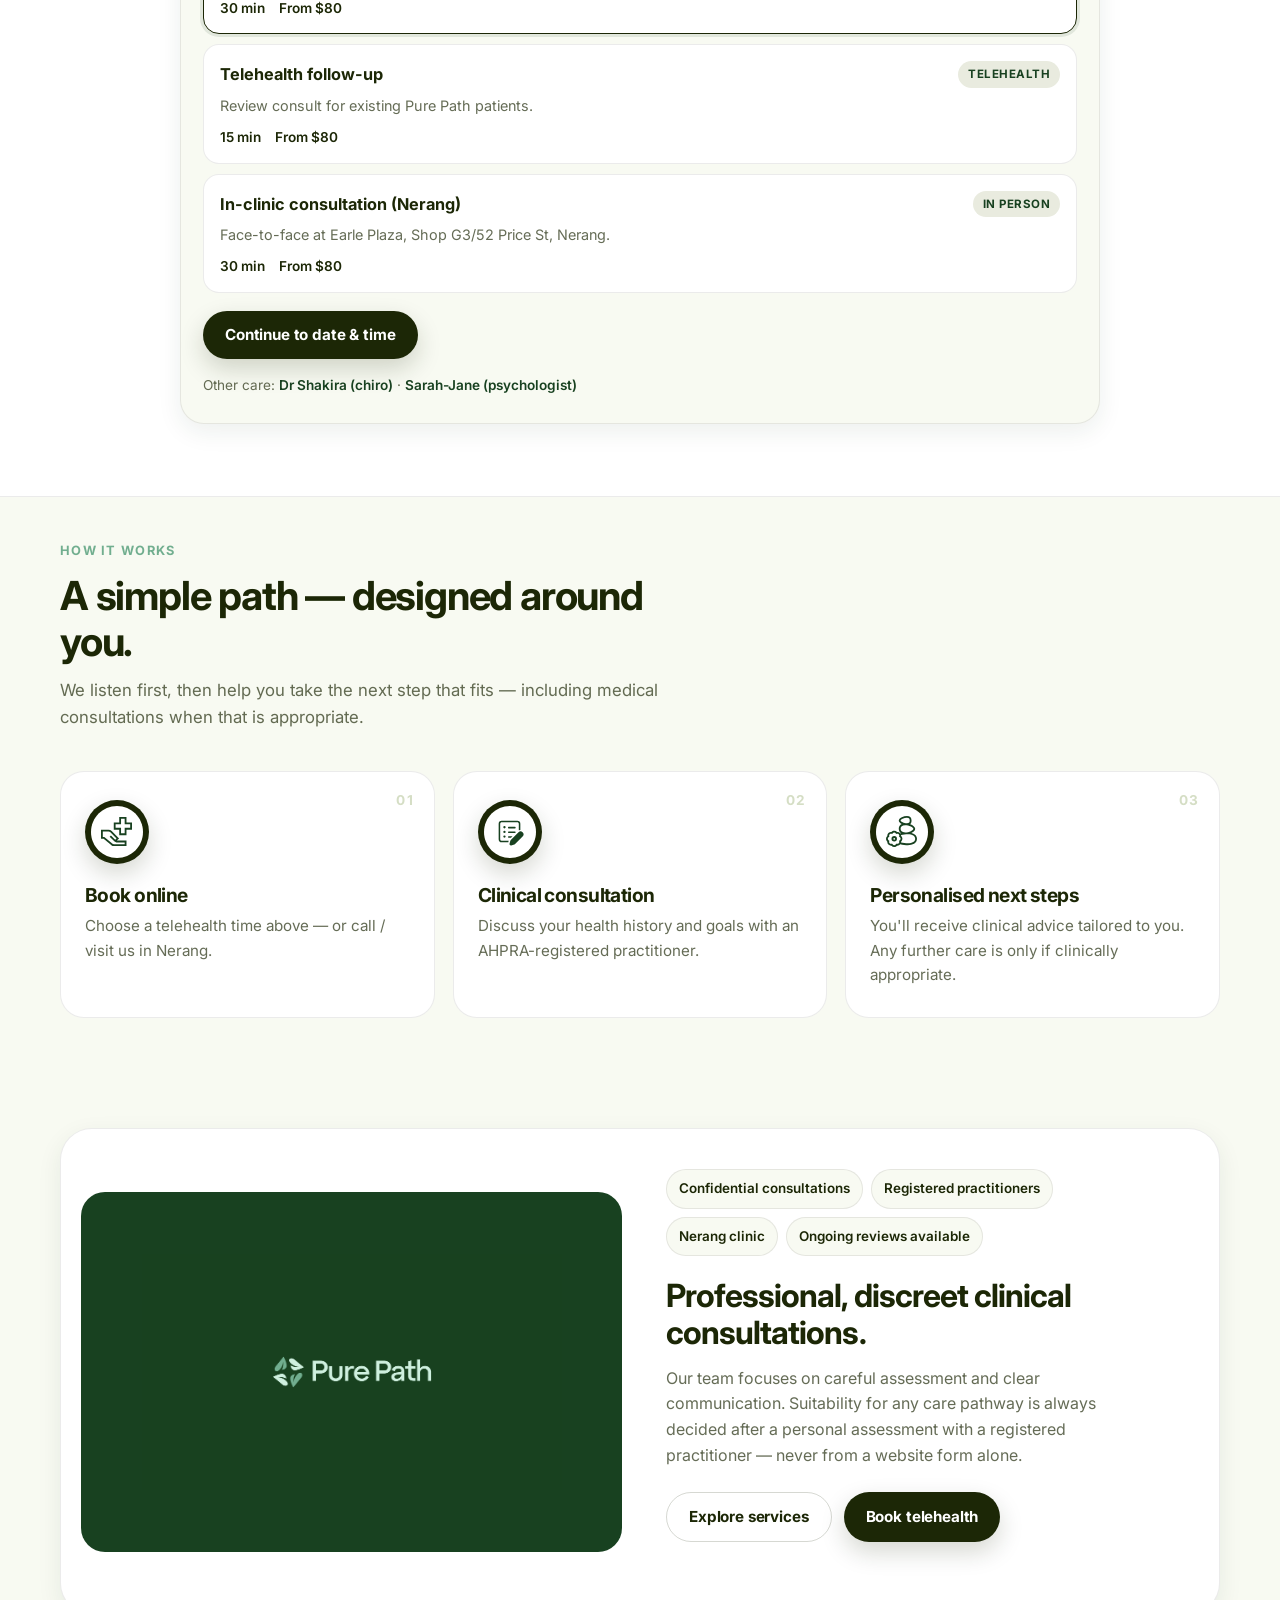
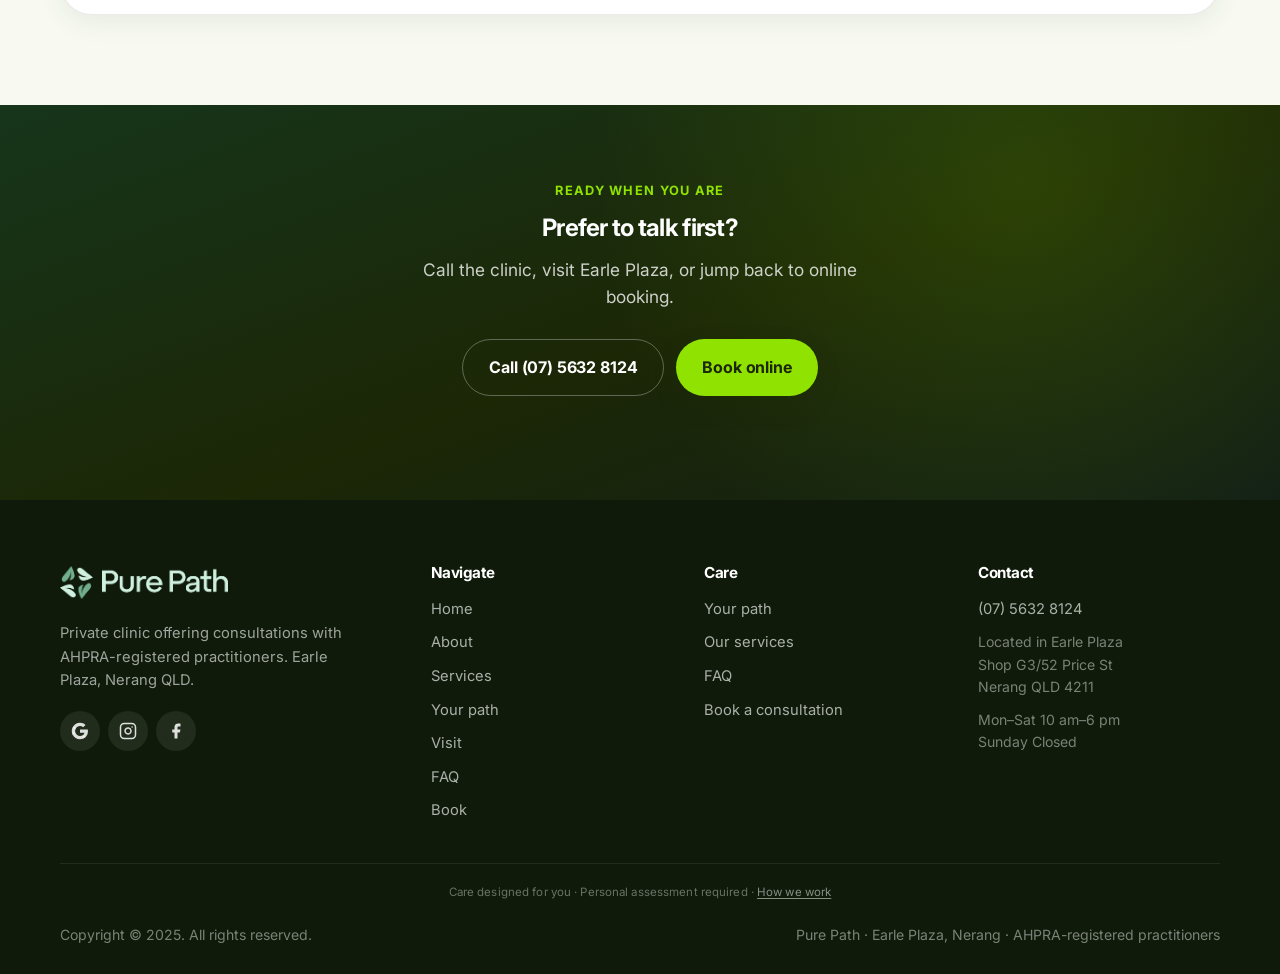
==== commit be31734f: "Fix homepage booking.js include" ====
--- a/index.html
+++ b/index.html
@@ -243,7 +243,7 @@
     </section>
   </main>
 
-  <script src="https://assets.calendly.com/assets/external/widget.js" type="text/javascript" async></script>
+  <script src="booking.js"></script>
 
   <footer class="site-footer">
     <div class="container footer-grid">
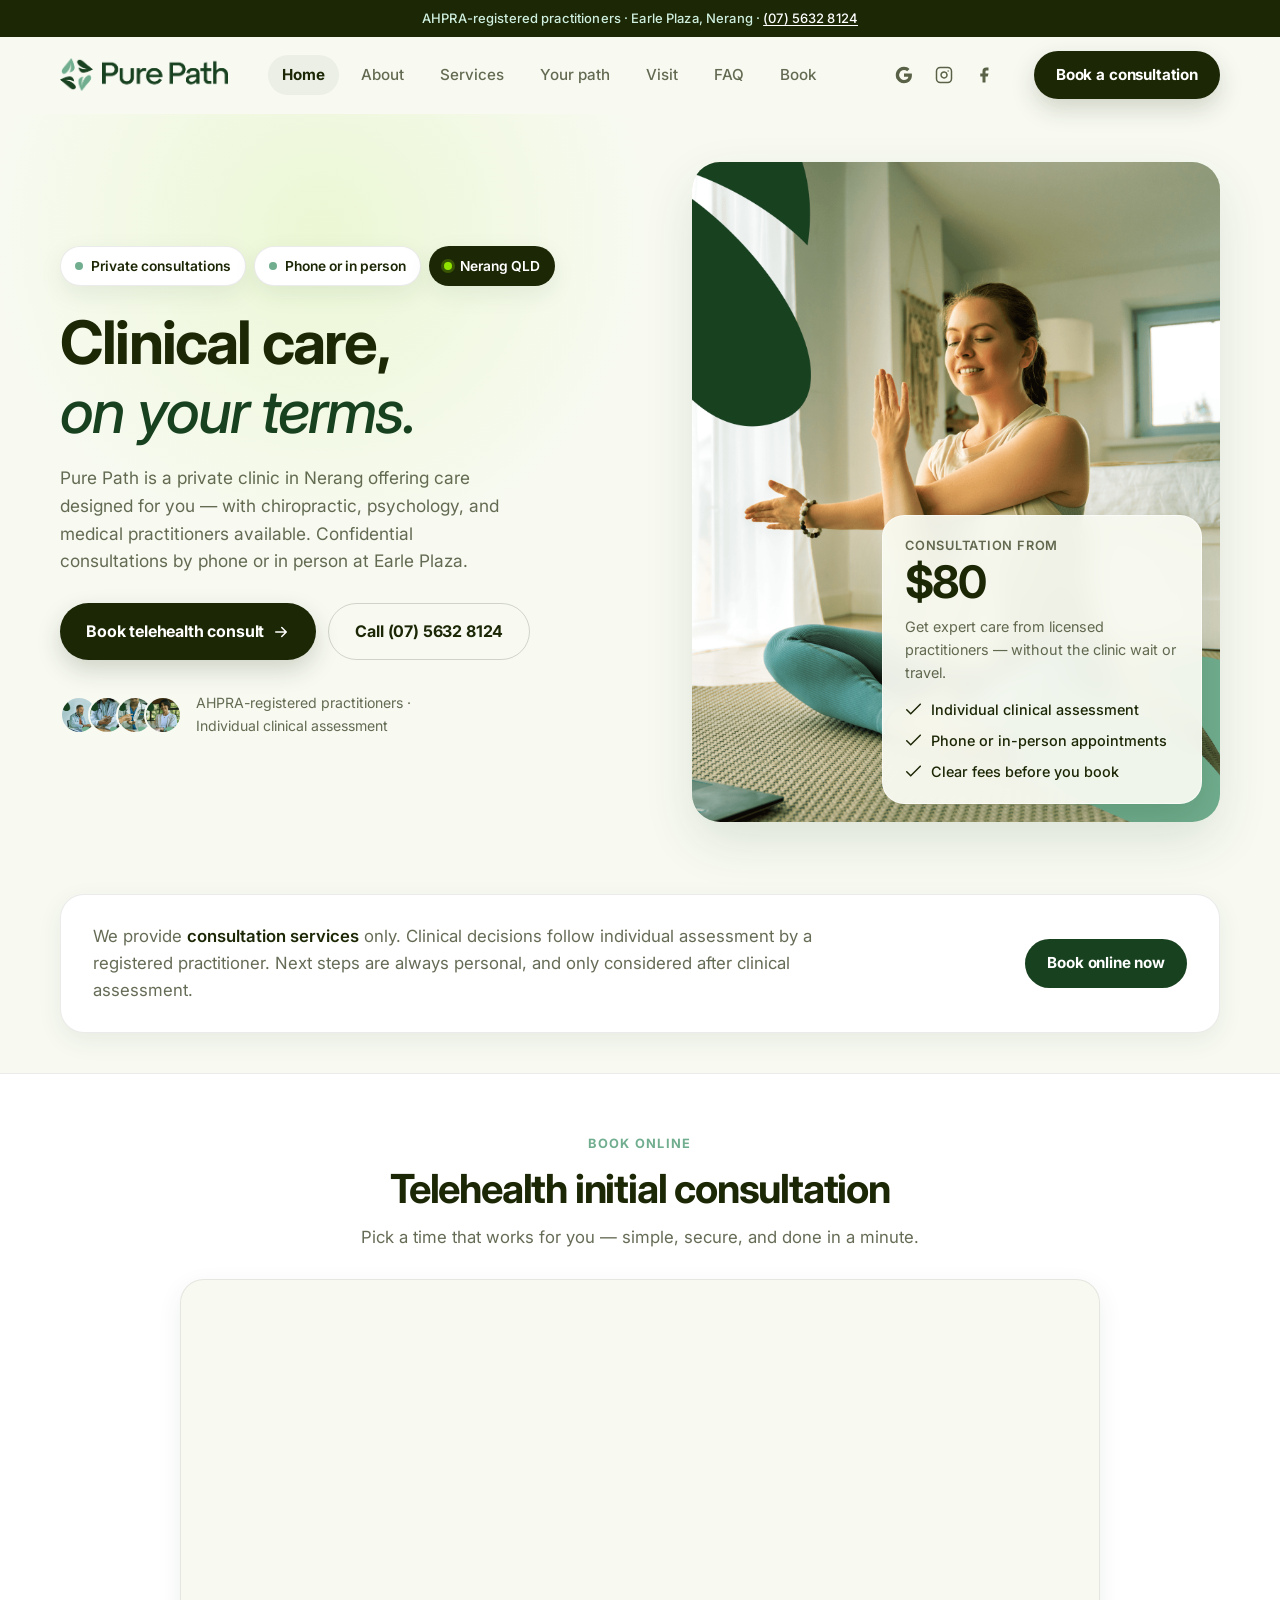
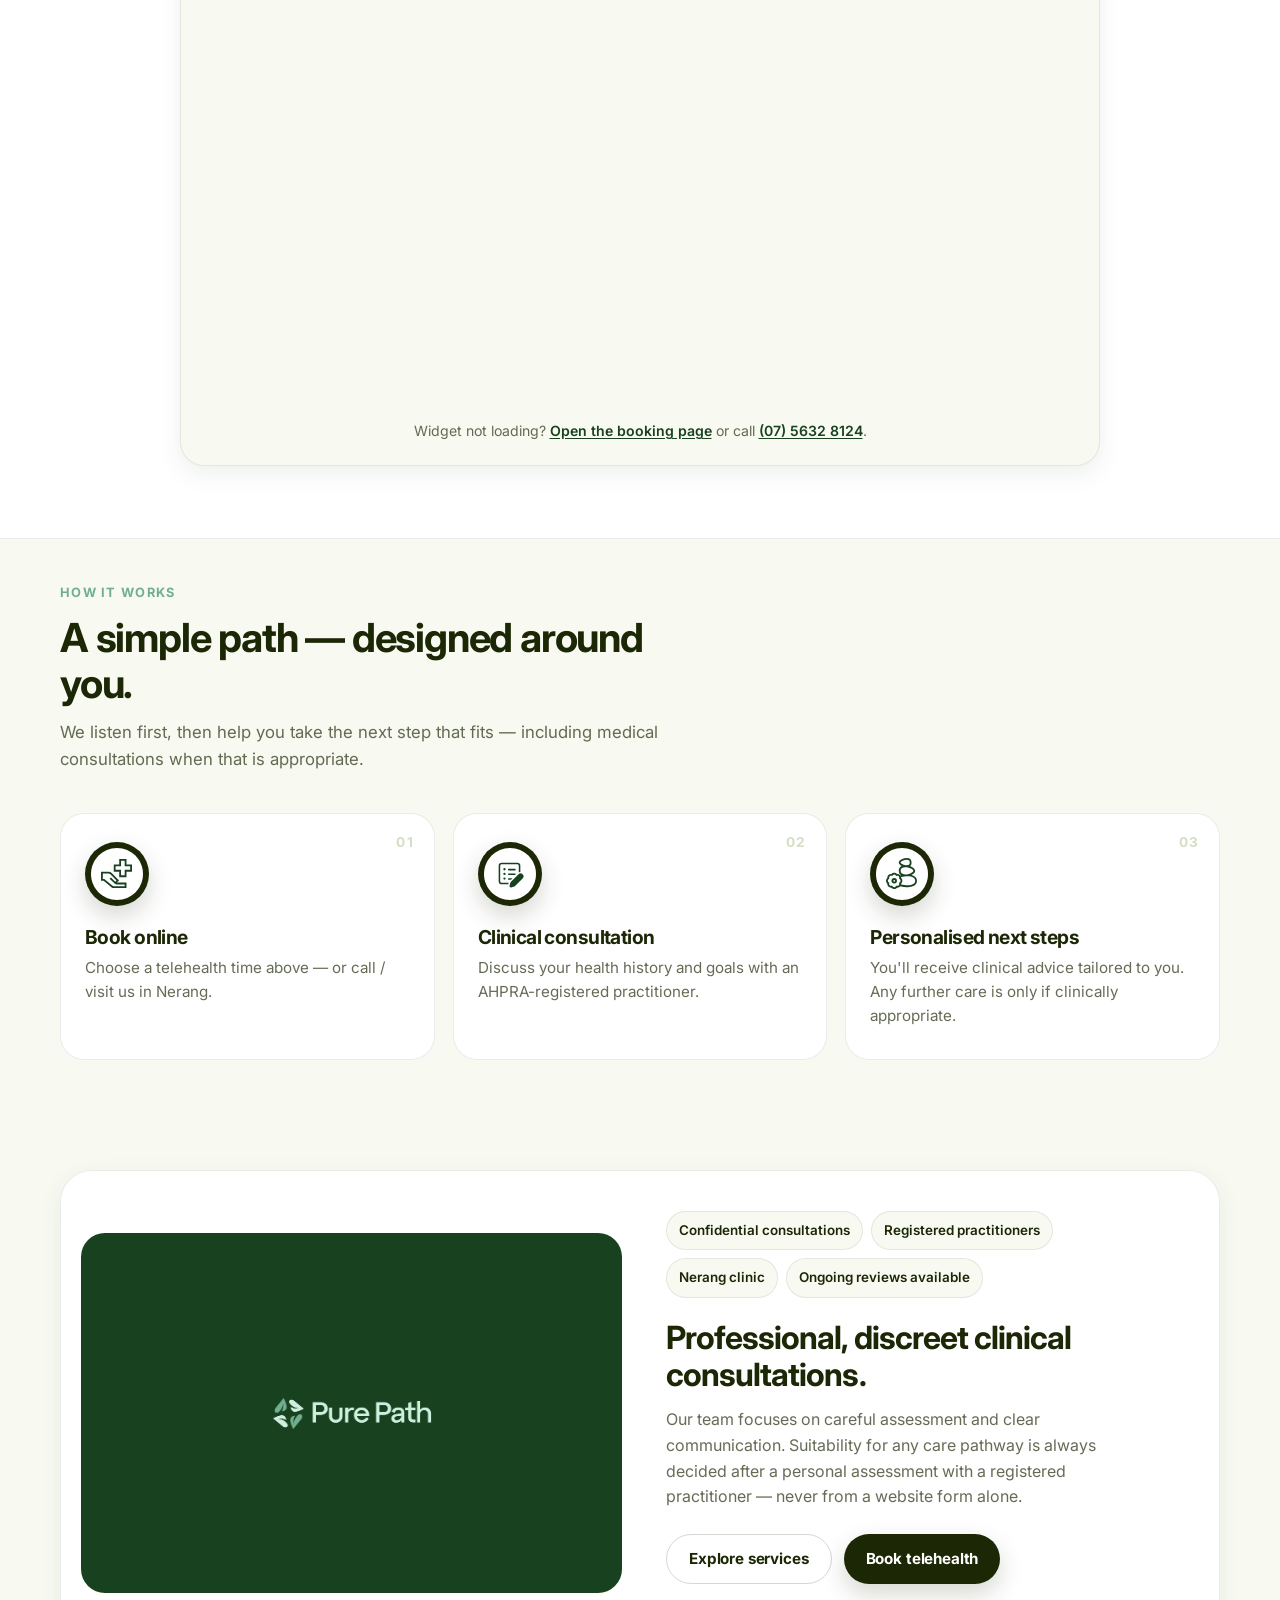
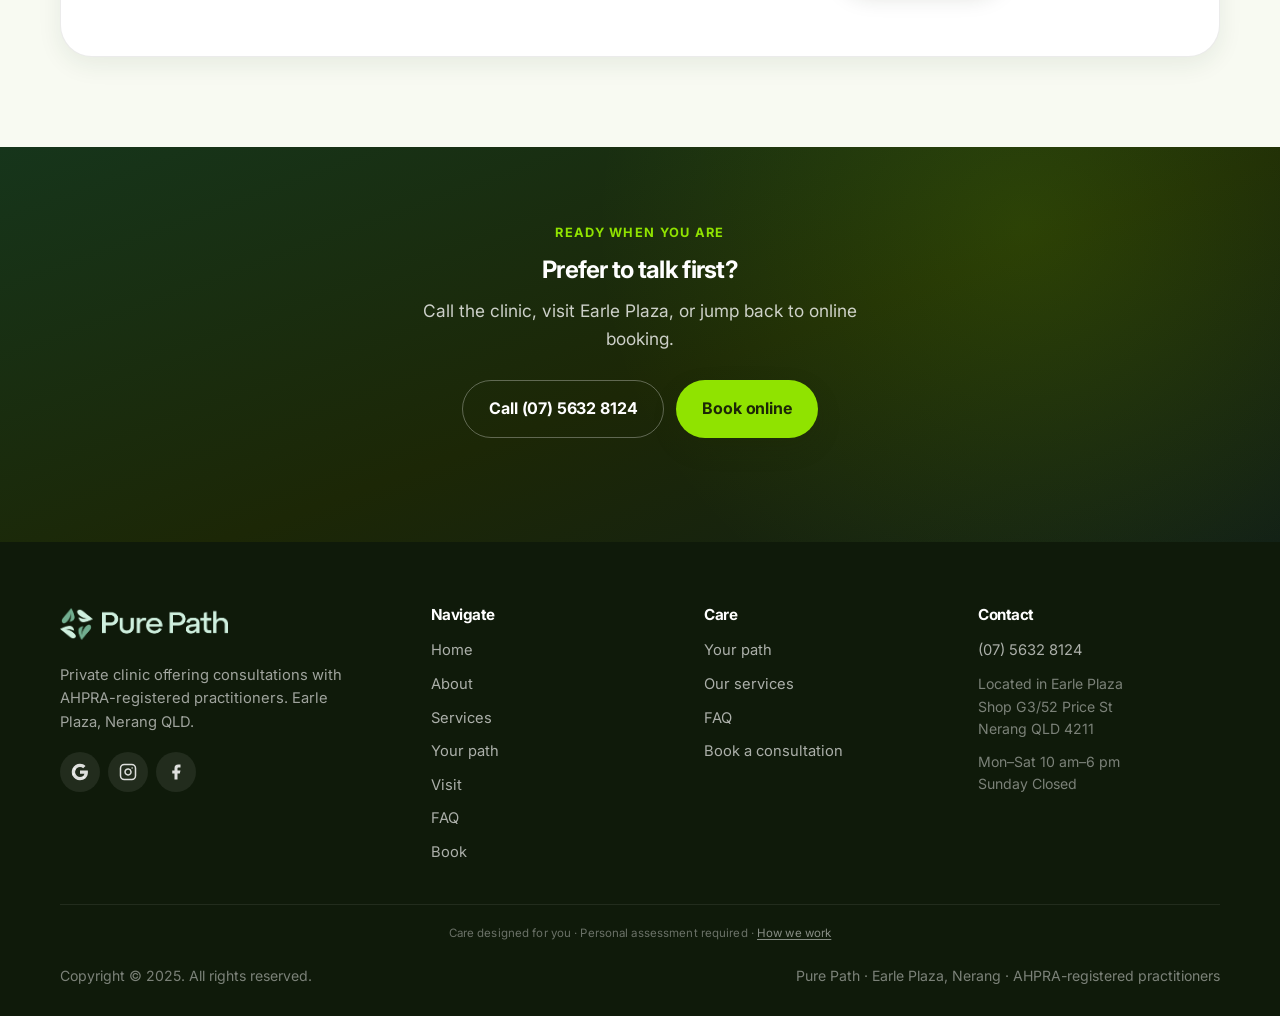
==== commit 656179b9: "Restore Calendly booking and remove internal scheduler Keep the synced Calendly telehealth embed for" ====
--- a/index.html
+++ b/index.html
@@ -19,6 +19,8 @@
   <link href="https://api.fontshare.com/v2/css?f[]=satoshi@400,500,700,400i,500i,700i&display=swap" rel="stylesheet">
   <link href="https://fonts.googleapis.com/css2?family=Inter:wght@400;500;600;700&display=swap" rel="stylesheet">
   <link rel="stylesheet" href="styles.css">
+  <!-- Calendly booking widget -->
+  <link href="https://assets.calendly.com/assets/external/widget.css" rel="stylesheet">
   <script type="application/ld+json">
   {
     "@context": "https://schema.org",
@@ -164,15 +166,28 @@
       </div>
     </section>
 
-    <!-- Pure Path internal patient booking -->
-    <section class="pp-booking-section" id="book-online">
+    <!-- Simple Calendly booking -->
+    <section class="calendly-section" id="book-online">
       <div class="container">
-        <div class="section-head reveal pp-booking-head">
+        <div class="section-head reveal calendly-head">
           <p class="eyebrow">Book online</p>
-          <h2>Pure Path patient booking</h2>
-          <p class="section-sub">Schedule a telehealth or in-clinic medical consultation — built for Pure Path patients.</p>
-        </div>
-        <div class="pp-booking-shell reveal" data-pp-booking aria-label="Pure Path booking"></div>
+          <h2>Telehealth initial consultation</h2>
+          <p class="section-sub">Pick a time that works for you — simple, secure, and done in a minute.</p>
+        </div>
+        <div class="calendly-shell reveal">
+          <div
+            class="calendly-inline-widget"
+            data-url="https://calendly.com/purepathmedical-support/telehealth-initial-consultation?hide_gdpr_banner=1&amp;primary_color=184120"
+            style="min-width:320px;height:720px;"
+            role="region"
+            aria-label="Book a telehealth initial consultation">
+          </div>
+          <p class="calendly-fallback">
+            Widget not loading?
+            <a href="https://calendly.com/purepathmedical-support/telehealth-initial-consultation" target="_blank" rel="noopener noreferrer">Open the booking page</a>
+            or call <a href="tel:+61756328124">(07) 5632 8124</a>.
+          </p>
+        </div>
       </div>
     </section>
 
@@ -243,7 +258,7 @@
     </section>
   </main>
 
-  <script src="booking.js"></script>
+  <script src="https://assets.calendly.com/assets/external/widget.js" type="text/javascript" async></script>
 
   <footer class="site-footer">
     <div class="container footer-grid">
--- a/styles.css
+++ b/styles.css
@@ -1771,535 +1771,7 @@
   }
 }
 
-/* Pure Path internal booking (Calendly-style) */
-.calendly-section,
-.pp-booking-section {
-  padding: 56px 0 72px;
-  background: var(--white);
-  border-block: 1px solid var(--line);
-}
-
-.calendly-head,
-.pp-booking-head {
-  text-align: center;
-  margin-inline: auto;
-  margin-bottom: 28px;
-}
-
-.pp-booking-shell {
-  max-width: 920px;
-  margin-inline: auto;
-}
-
-.pp-booking {
-  background: var(--cream);
-  border: 1px solid var(--line);
-  border-radius: 24px;
-  padding: 22px 22px 26px;
-  box-shadow: var(--shadow-sm);
-}
-
-.ppb-brand {
-  display: flex;
-  align-items: center;
-  justify-content: space-between;
-  gap: 12px;
-  margin-bottom: 18px;
-  flex-wrap: wrap;
-}
-
-.ppb-logo {
-  height: 30px;
-  width: auto;
-}
-
-.ppb-brand-tag {
-  font-size: 0.75rem;
-  font-weight: 700;
-  letter-spacing: 0.06em;
-  text-transform: uppercase;
-  color: var(--green-deep);
-  background: var(--white);
-  border: 1px solid var(--line);
-  border-radius: 999px;
-  padding: 6px 12px;
-}
-
-.ppb-steps {
-  list-style: none;
-  margin: 0 0 22px;
-  padding: 0;
-  display: grid;
-  grid-template-columns: repeat(4, 1fr);
-  gap: 8px;
-}
-
-.ppb-steps li {
-  display: flex;
-  align-items: center;
-  gap: 8px;
-  font-size: 0.78rem;
-  font-weight: 600;
-  color: var(--muted);
-  padding: 8px 10px;
-  border-radius: 12px;
-  background: rgba(255, 255, 255, 0.55);
-  border: 1px solid transparent;
-}
-
-.ppb-steps li span {
-  width: 22px;
-  height: 22px;
-  border-radius: 50%;
-  display: grid;
-  place-items: center;
-  background: var(--sage);
-  color: var(--green-ink);
-  font-size: 0.72rem;
-  flex-shrink: 0;
-}
-
-.ppb-steps li.is-active {
-  color: var(--green-ink);
-  border-color: rgba(24, 65, 32, 0.15);
-  background: var(--white);
-}
-
-.ppb-steps li.is-active span,
-.ppb-steps li.is-done span {
-  background: var(--green-ink);
-  color: #fff;
-}
-
-.ppb-steps li.is-done {
-  color: var(--green-deep);
-}
-
-.ppb-panel .ppb-title {
-  font-family: var(--font-display);
-  font-size: 1.35rem;
-  margin: 0 0 6px;
-  letter-spacing: -0.02em;
-}
-
-.ppb-sub {
-  color: var(--muted);
-  margin: 0 0 18px;
-  font-size: 0.95rem;
-}
-
-.ppb-services {
-  display: grid;
-  gap: 10px;
-}
-
-.ppb-service {
-  text-align: left;
-  width: 100%;
-  border: 1.5px solid var(--line);
-  background: var(--white);
-  border-radius: 16px;
-  padding: 16px 16px 14px;
-  cursor: pointer;
-  transition: border-color 0.2s, box-shadow 0.2s, transform 0.2s;
-  font: inherit;
-  color: inherit;
-}
-
-.ppb-service:hover {
-  border-color: rgba(24, 65, 32, 0.25);
-  transform: translateY(-1px);
-}
-
-.ppb-service.is-selected {
-  border-color: var(--green-ink);
-  box-shadow: 0 0 0 3px rgba(24, 65, 32, 0.1);
-}
-
-.ppb-service-top {
-  display: flex;
-  justify-content: space-between;
-  gap: 10px;
-  align-items: flex-start;
-  margin-bottom: 6px;
-}
-
-.ppb-service-top strong {
-  font-family: var(--font-display);
-  font-size: 1.02rem;
-}
-
-.ppb-pill {
-  font-size: 0.72rem;
-  font-weight: 700;
-  text-transform: uppercase;
-  letter-spacing: 0.04em;
-  background: var(--cream-2);
-  color: var(--green-deep);
-  border-radius: 999px;
-  padding: 4px 10px;
-  white-space: nowrap;
-}
-
-.ppb-service p {
-  margin: 0 0 10px;
-  color: var(--muted);
-  font-size: 0.9rem;
-}
-
-.ppb-service-meta {
-  display: flex;
-  gap: 14px;
-  font-size: 0.85rem;
-  font-weight: 600;
-  color: var(--green-ink);
-}
-
-.ppb-datetime {
-  display: grid;
-  grid-template-columns: 1.1fr 0.9fr;
-  gap: 18px;
-  align-items: start;
-}
-
-.ppb-cal,
-.ppb-times {
-  background: var(--white);
-  border: 1px solid var(--line);
-  border-radius: 16px;
-  padding: 14px;
-}
-
-.ppb-cal-head {
-  display: flex;
-  align-items: center;
-  justify-content: space-between;
-  margin-bottom: 12px;
-}
-
-.ppb-icon-btn {
-  width: 36px;
-  height: 36px;
-  border: 1px solid var(--line);
-  border-radius: 10px;
-  background: var(--cream);
-  cursor: pointer;
-  font-size: 1.2rem;
-  line-height: 1;
-  color: var(--green-ink);
-}
-
-.ppb-icon-btn:hover {
-  background: var(--sage);
-}
-
-.ppb-cal-dow {
-  display: grid;
-  grid-template-columns: repeat(7, 1fr);
-  gap: 4px;
-  margin-bottom: 6px;
-  text-align: center;
-  font-size: 0.7rem;
-  font-weight: 700;
-  color: var(--muted);
-  text-transform: uppercase;
-}
-
-.ppb-cal-grid {
-  display: grid;
-  grid-template-columns: repeat(7, 1fr);
-  gap: 4px;
-}
-
-.ppb-day {
-  aspect-ratio: 1;
-  border: 0;
-  border-radius: 10px;
-  background: transparent;
-  font: inherit;
-  font-weight: 600;
-  font-size: 0.88rem;
-  cursor: pointer;
-  color: var(--green-ink);
-}
-
-.ppb-day.has-slots {
-  background: rgba(144, 227, 0, 0.12);
-}
-
-.ppb-day:hover:not(:disabled) {
-  background: rgba(24, 65, 32, 0.08);
-}
-
-.ppb-day.is-selected {
-  background: var(--green-ink);
-  color: #fff;
-}
-
-.ppb-day.is-disabled,
-.ppb-day.is-empty {
-  opacity: 0.35;
-  cursor: default;
-  background: transparent;
-}
-
-.ppb-day.is-empty {
-  pointer-events: none;
-}
-
-.ppb-cal-legend {
-  margin: 12px 0 0;
-  font-size: 0.78rem;
-  color: var(--muted);
-}
-
-.ppb-times h4 {
-  margin: 0 0 12px;
-  font-size: 0.95rem;
-  font-family: var(--font-display);
-}
-
-.ppb-time-grid {
-  display: grid;
-  grid-template-columns: 1fr 1fr;
-  gap: 8px;
-  max-height: 320px;
-  overflow: auto;
-}
-
-.ppb-time {
-  border: 1.5px solid var(--line);
-  background: var(--cream);
-  border-radius: 12px;
-  padding: 10px 8px;
-  font: inherit;
-  font-weight: 600;
-  font-size: 0.88rem;
-  cursor: pointer;
-  color: var(--green-ink);
-}
-
-.ppb-time:hover {
-  border-color: var(--green-mid);
-}
-
-.ppb-time.is-selected {
-  background: var(--green-ink);
-  border-color: var(--green-ink);
-  color: #fff;
-}
-
-.ppb-empty {
-  color: var(--muted);
-  font-size: 0.9rem;
-  margin: 0;
-}
-
-.ppb-form {
-  display: grid;
-  gap: 12px;
-}
-
-.ppb-form-row {
-  display: grid;
-  grid-template-columns: 1fr 1fr;
-  gap: 12px;
-}
-
-.ppb-form label {
-  display: grid;
-  gap: 6px;
-  font-size: 0.86rem;
-  font-weight: 600;
-}
-
-.ppb-form label span em {
-  font-style: normal;
-  font-weight: 400;
-  color: var(--muted);
-}
-
-.ppb-form input,
-.ppb-form textarea {
-  width: 100%;
-  border: 1.5px solid rgba(28, 39, 6, 0.12);
-  border-radius: 12px;
-  padding: 12px 14px;
-  background: var(--white);
-  font: inherit;
-  font-weight: 400;
-}
-
-.ppb-form input:focus,
-.ppb-form textarea:focus {
-  outline: none;
-  border-color: var(--green-mid);
-  box-shadow: 0 0 0 4px rgba(113, 174, 143, 0.18);
-}
-
-.ppb-check {
-  display: flex !important;
-  align-items: flex-start;
-  gap: 10px;
-  font-weight: 400 !important;
-  font-size: 0.86rem !important;
-  color: var(--muted);
-  grid-template-columns: none !important;
-}
-
-.ppb-check input {
-  width: 18px;
-  height: 18px;
-  margin-top: 2px;
-  flex-shrink: 0;
-  accent-color: var(--green-ink);
-}
-
-.ppb-summary {
-  margin: 0 0 18px;
-  padding: 0;
-  background: var(--white);
-  border: 1px solid var(--line);
-  border-radius: 16px;
-  overflow: hidden;
-}
-
-.ppb-summary > div {
-  display: grid;
-  grid-template-columns: 120px 1fr;
-  gap: 10px;
-  padding: 12px 16px;
-  border-bottom: 1px solid var(--line);
-  font-size: 0.92rem;
-}
-
-.ppb-summary > div:last-child {
-  border-bottom: 0;
-}
-
-.ppb-summary dt {
-  margin: 0;
-  font-weight: 700;
-  color: var(--muted);
-  font-size: 0.8rem;
-  text-transform: uppercase;
-  letter-spacing: 0.04em;
-}
-
-.ppb-summary dd {
-  margin: 0;
-  font-weight: 600;
-  color: var(--green-ink);
-}
-
-.ppb-muted {
-  font-weight: 500;
-  color: var(--muted);
-}
-
-.ppb-actions {
-  display: flex;
-  flex-wrap: wrap;
-  gap: 10px;
-  margin-top: 18px;
-}
-
-.ppb-actions .btn {
-  min-height: 46px;
-}
-
-.ppb-error {
-  margin: 12px 0 0;
-  padding: 10px 12px;
-  border-radius: 10px;
-  background: #fdecea;
-  color: #8a2b1e;
-  font-size: 0.9rem;
-  font-weight: 600;
-}
-
-.ppb-note {
-  margin: 16px 0 0;
-  font-size: 0.85rem;
-  color: var(--muted);
-}
-
-.ppb-note a {
-  color: var(--green-deep);
-  font-weight: 600;
-}
-
-.ppb-done {
-  text-align: center;
-}
-
-.ppb-done .ppb-summary {
-  text-align: left;
-}
-
-.ppb-done-badge {
-  width: 56px;
-  height: 56px;
-  margin: 0 auto 14px;
-  border-radius: 50%;
-  background: var(--green-lime);
-  color: var(--green-ink);
-  display: grid;
-  place-items: center;
-  font-size: 1.5rem;
-  font-weight: 700;
-}
-
-.ppb-done .ppb-actions {
-  justify-content: center;
-}
-
-@media (max-width: 809px) {
-  .pp-booking-section,
-  .calendly-section {
-    padding: 40px 0 52px;
-  }
-
-  .pp-booking {
-    padding: 16px 14px 20px;
-    border-radius: 18px;
-  }
-
-  .ppb-steps {
-    grid-template-columns: 1fr 1fr;
-  }
-
-  .ppb-steps li {
-    font-size: 0.72rem;
-  }
-
-  .ppb-datetime {
-    grid-template-columns: 1fr;
-  }
-
-  .ppb-form-row {
-    grid-template-columns: 1fr;
-  }
-
-  .ppb-summary > div {
-    grid-template-columns: 1fr;
-    gap: 2px;
-  }
-
-  .ppb-actions {
-    flex-direction: column;
-  }
-
-  .ppb-actions .btn {
-    width: 100%;
-  }
-
-  .ppb-time-grid {
-    grid-template-columns: 1fr 1fr;
-  }
-}
-
-/* Tiny footer disclaimer */
+/* Calendly booking (homepage) */ .calendly-section {   padding: 56px 0 72px;   background: var(--white);   border-block: 1px solid var(--line); }  .calendly-head {   text-align: center;   margin-inline: auto;   margin-bottom: 28px; }  .calendly-shell {   max-width: 920px;   margin-inline: auto;   background: var(--cream);   border: 1px solid var(--line);   border-radius: 24px;   padding: 12px 12px 8px;   box-shadow: var(--shadow-sm);   overflow: hidden; }  .calendly-inline-widget {   width: 100% !important;   min-width: 0 !important;   height: 720px !important; }  .calendly-fallback {   text-align: center;   font-size: 0.88rem;   color: var(--muted);   padding: 8px 12px 14px; }  .calendly-fallback a {   color: var(--green-deep);   font-weight: 600;   text-decoration: underline;   text-underline-offset: 2px; }  @media (max-width: 809px) {   .calendly-section {     padding: 40px 0 52px;   }    .calendly-shell {     border-radius: 18px;     padding: 8px 6px 4px;   }    .calendly-inline-widget {     height: 680px !important;   } }  @media (max-width: 480px) {   .calendly-inline-widget {     height: 640px !important;   } }  /* Tiny footer disclaimer */
 .site-disclaimer {
   width: min(100% - 40px, var(--container));
   margin: 20px auto 0;
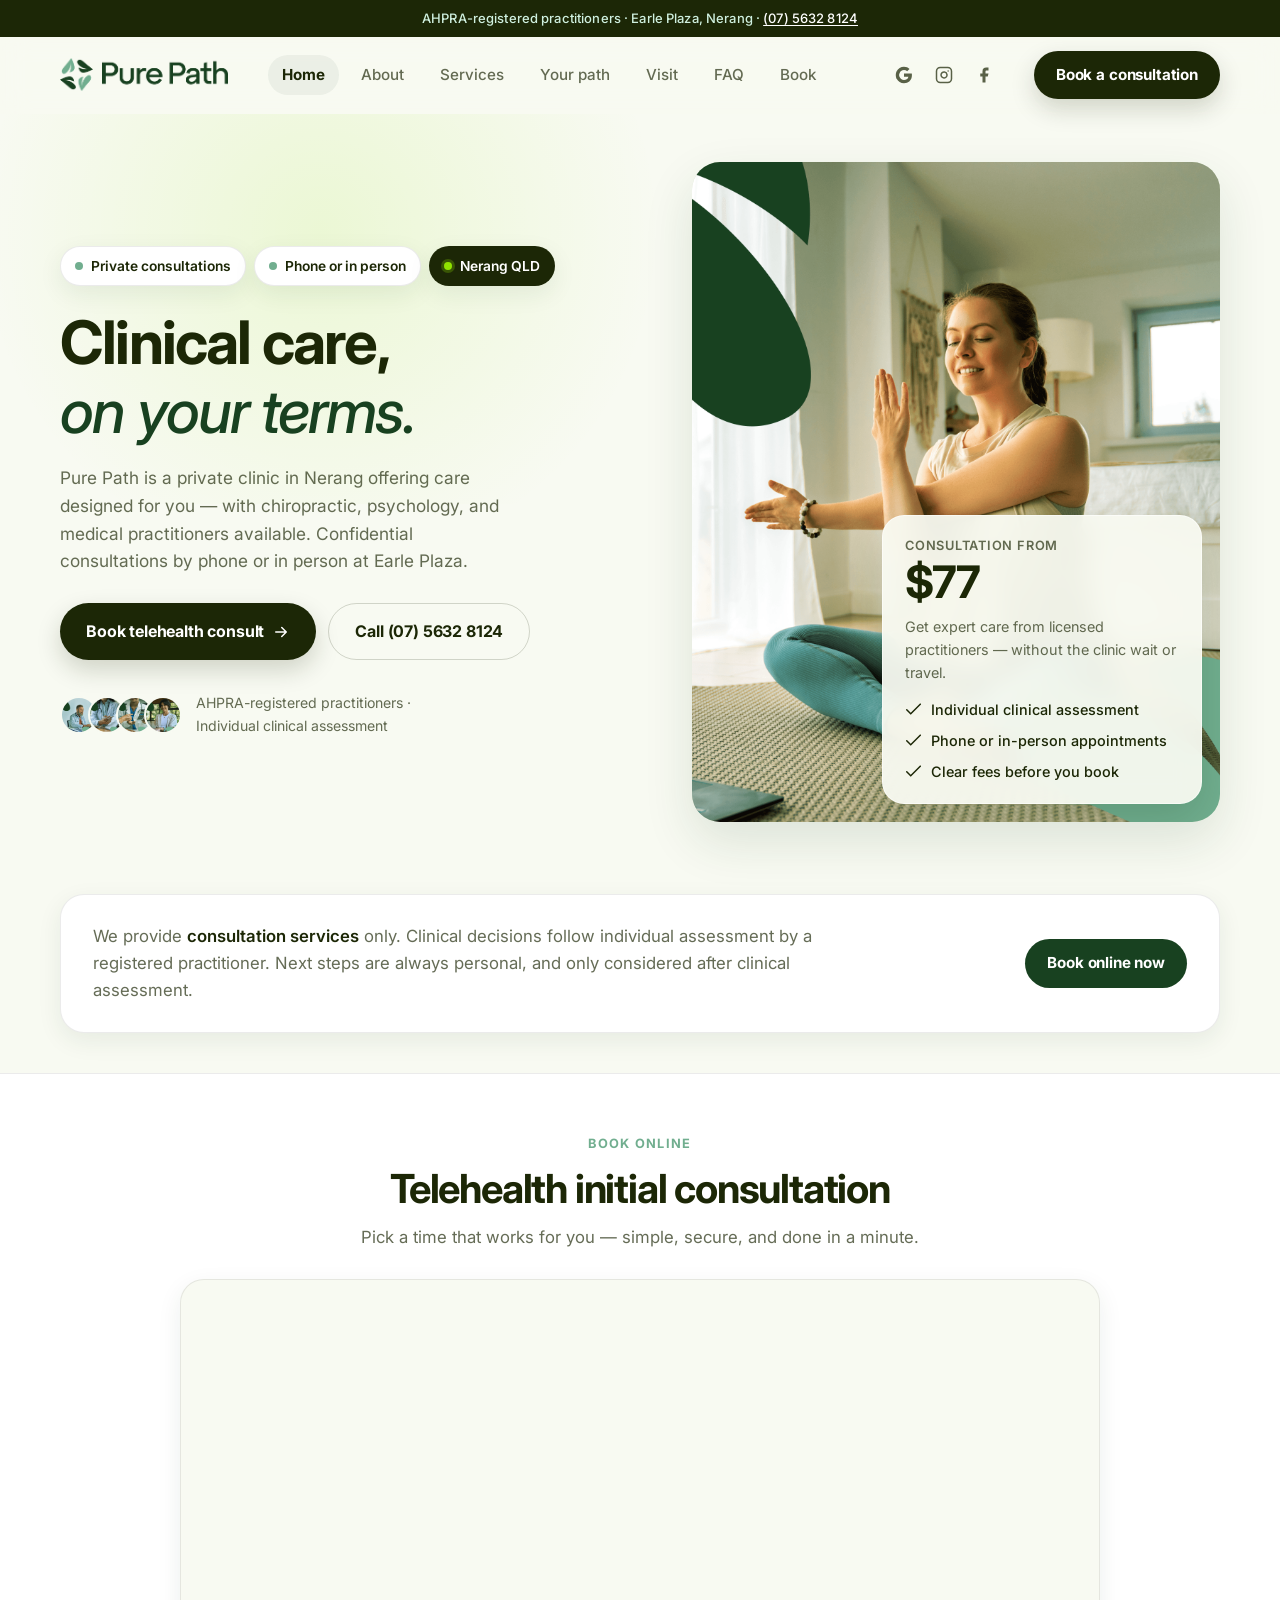
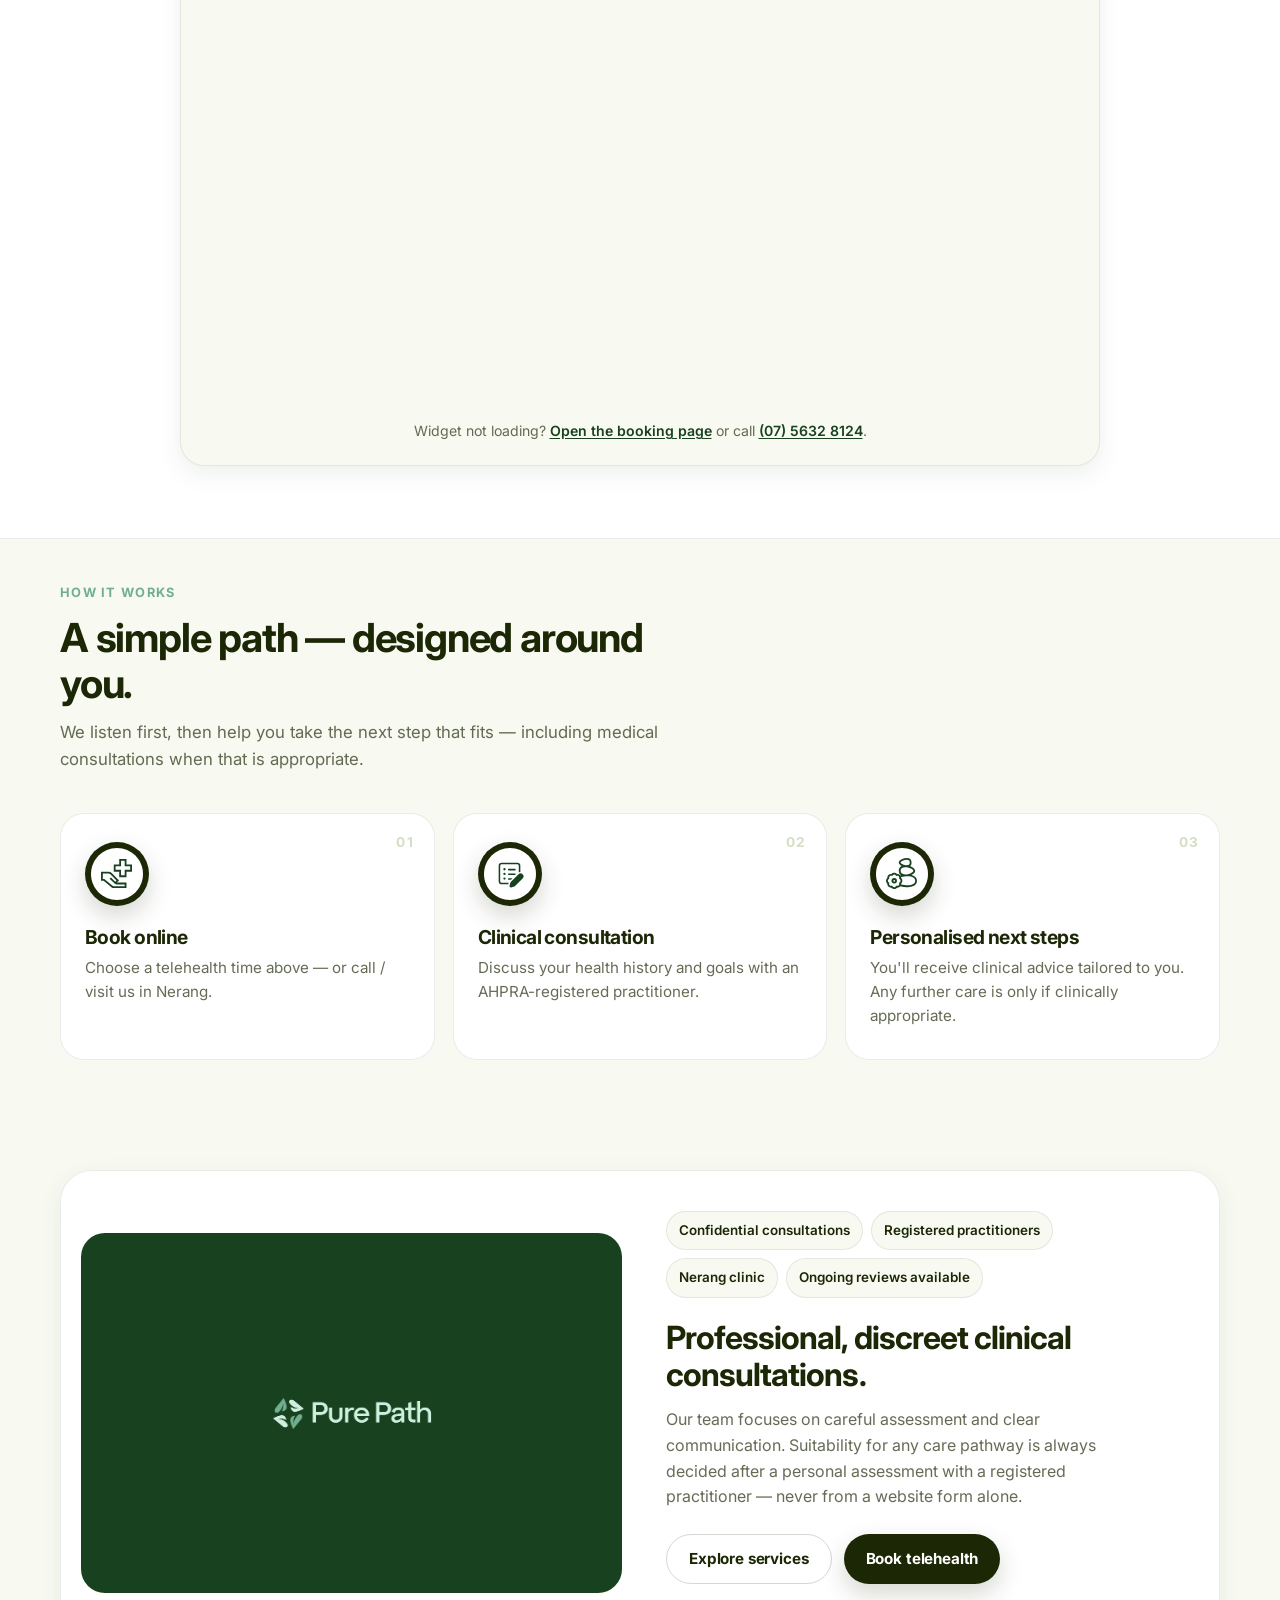
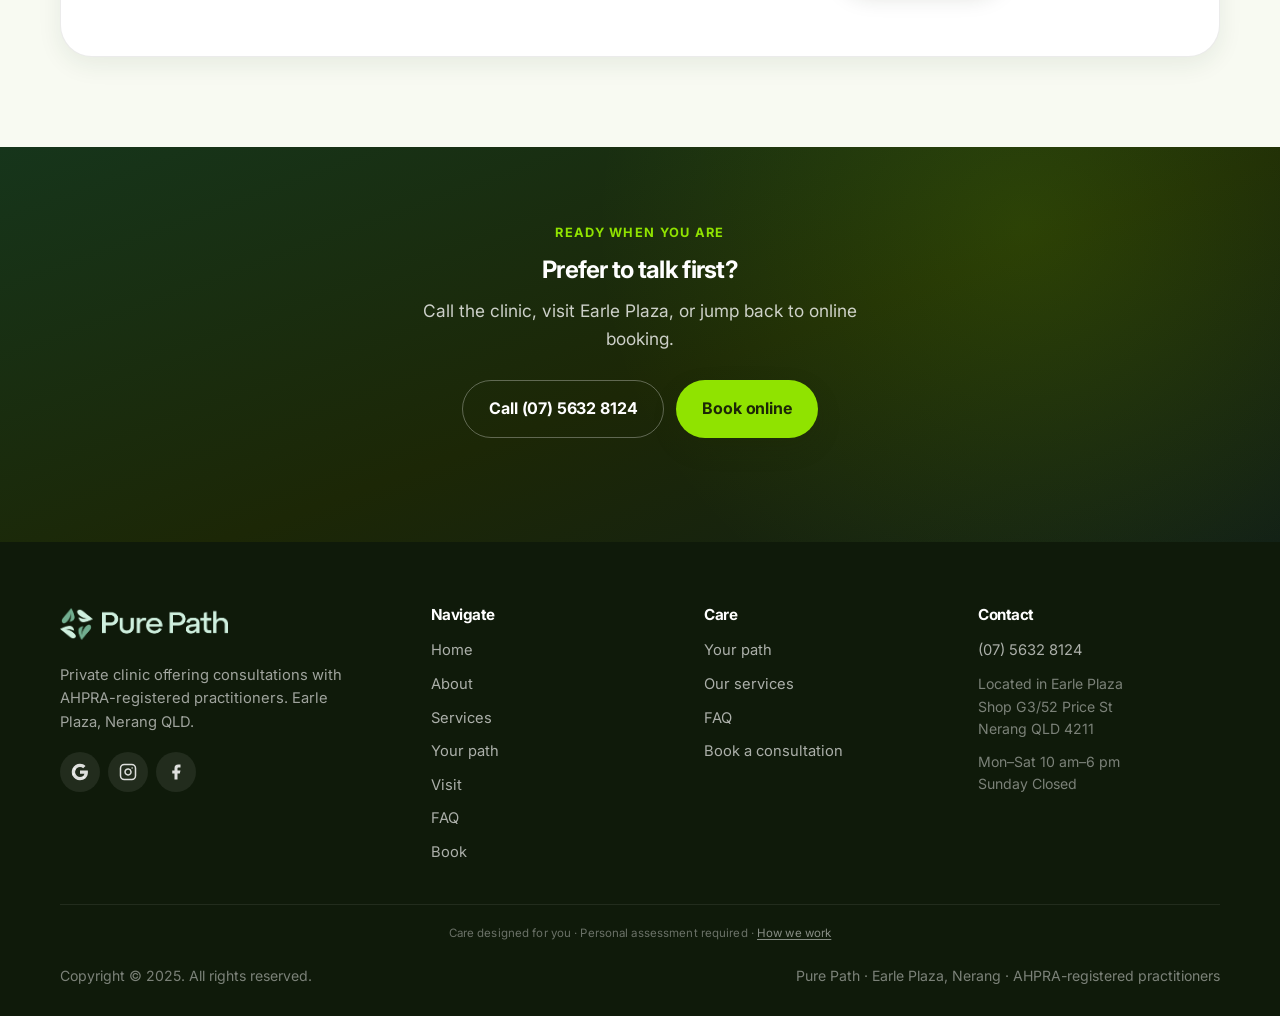
==== commit 0fd759ae: "Update consultation price from $80 to $77" ====
--- a/index.html
+++ b/index.html
@@ -143,7 +143,7 @@
             <img src="assets/portrait1.png" alt="Mindful wellness practice at home with Pure Path support" class="hero-main-img" width="780" height="975">
             <div class="price-card float-card">
               <div class="price-label">Consultation from</div>
-              <div class="price-value">$80</div>
+              <div class="price-value">$77</div>
               <p>Get expert care from licensed practitioners — without the clinic wait or travel.</p>
               <ul class="check-list">
                 <li>Individual clinical assessment</li>
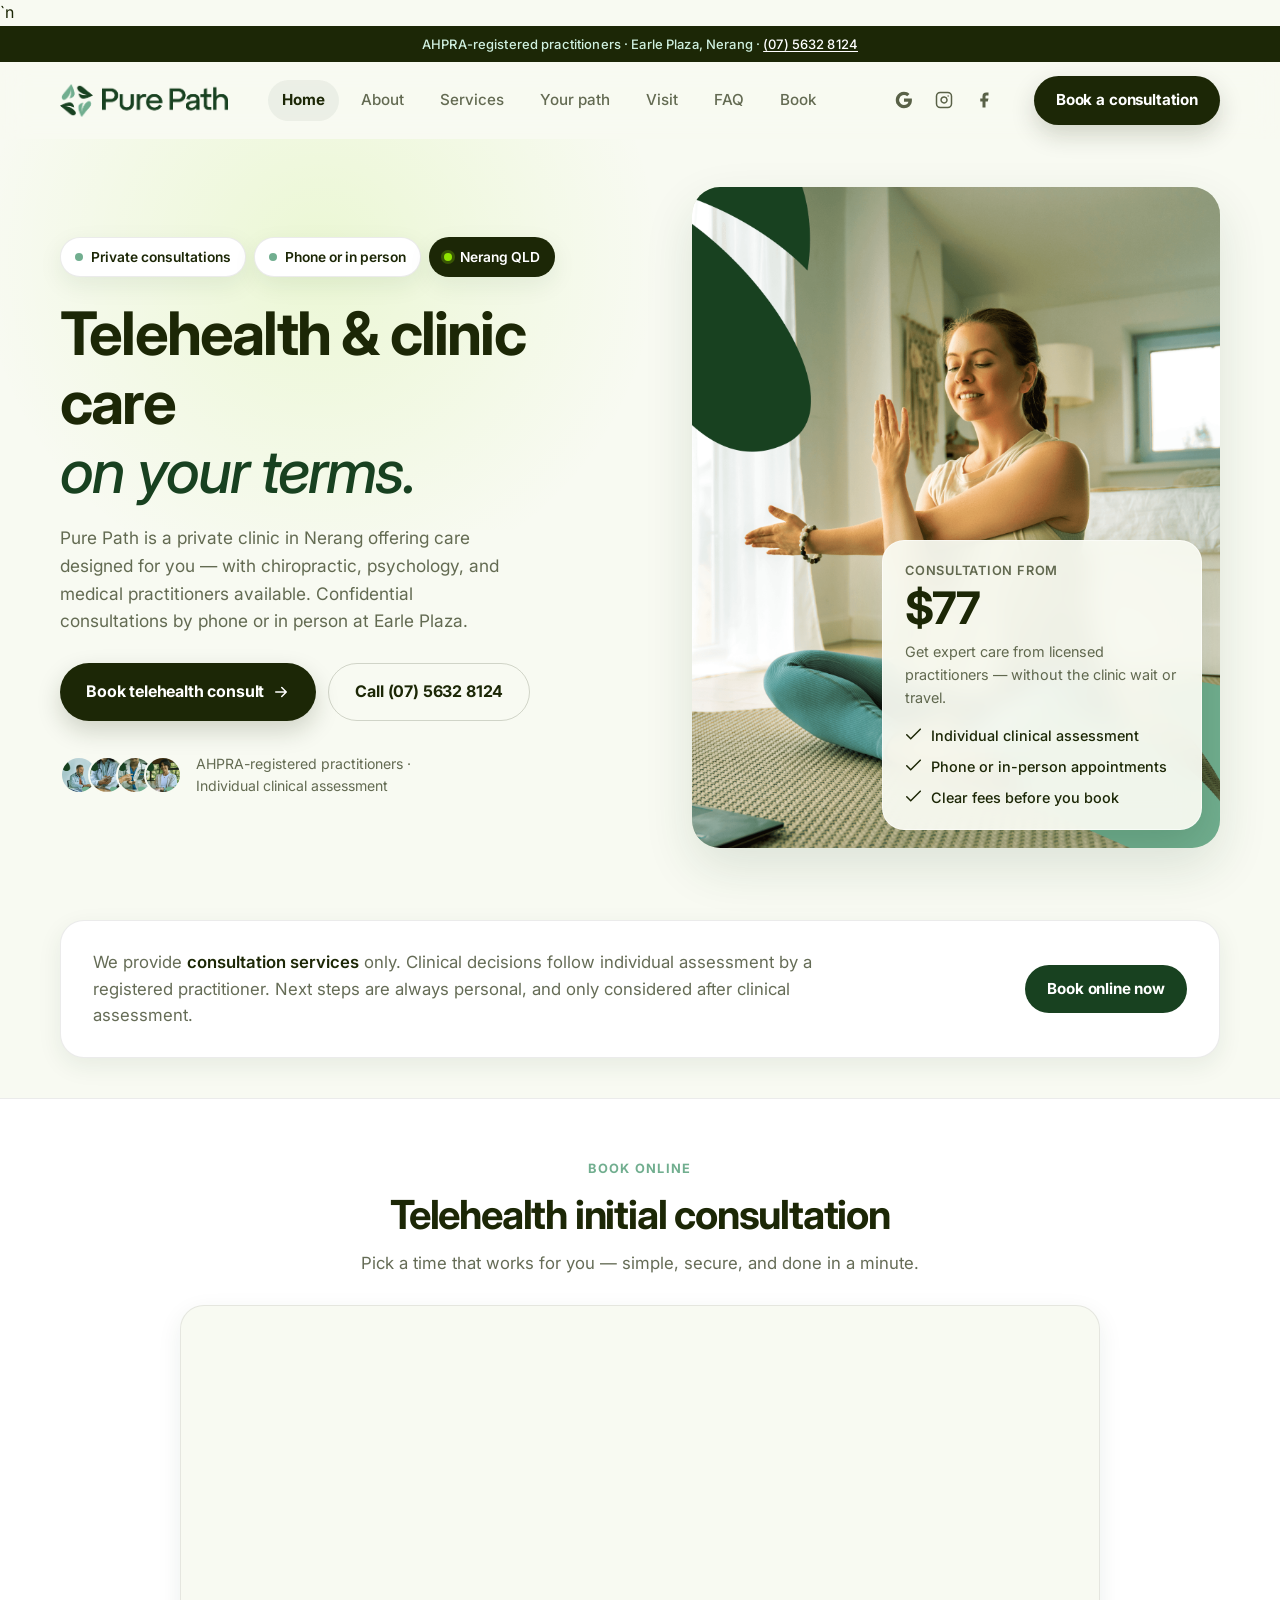
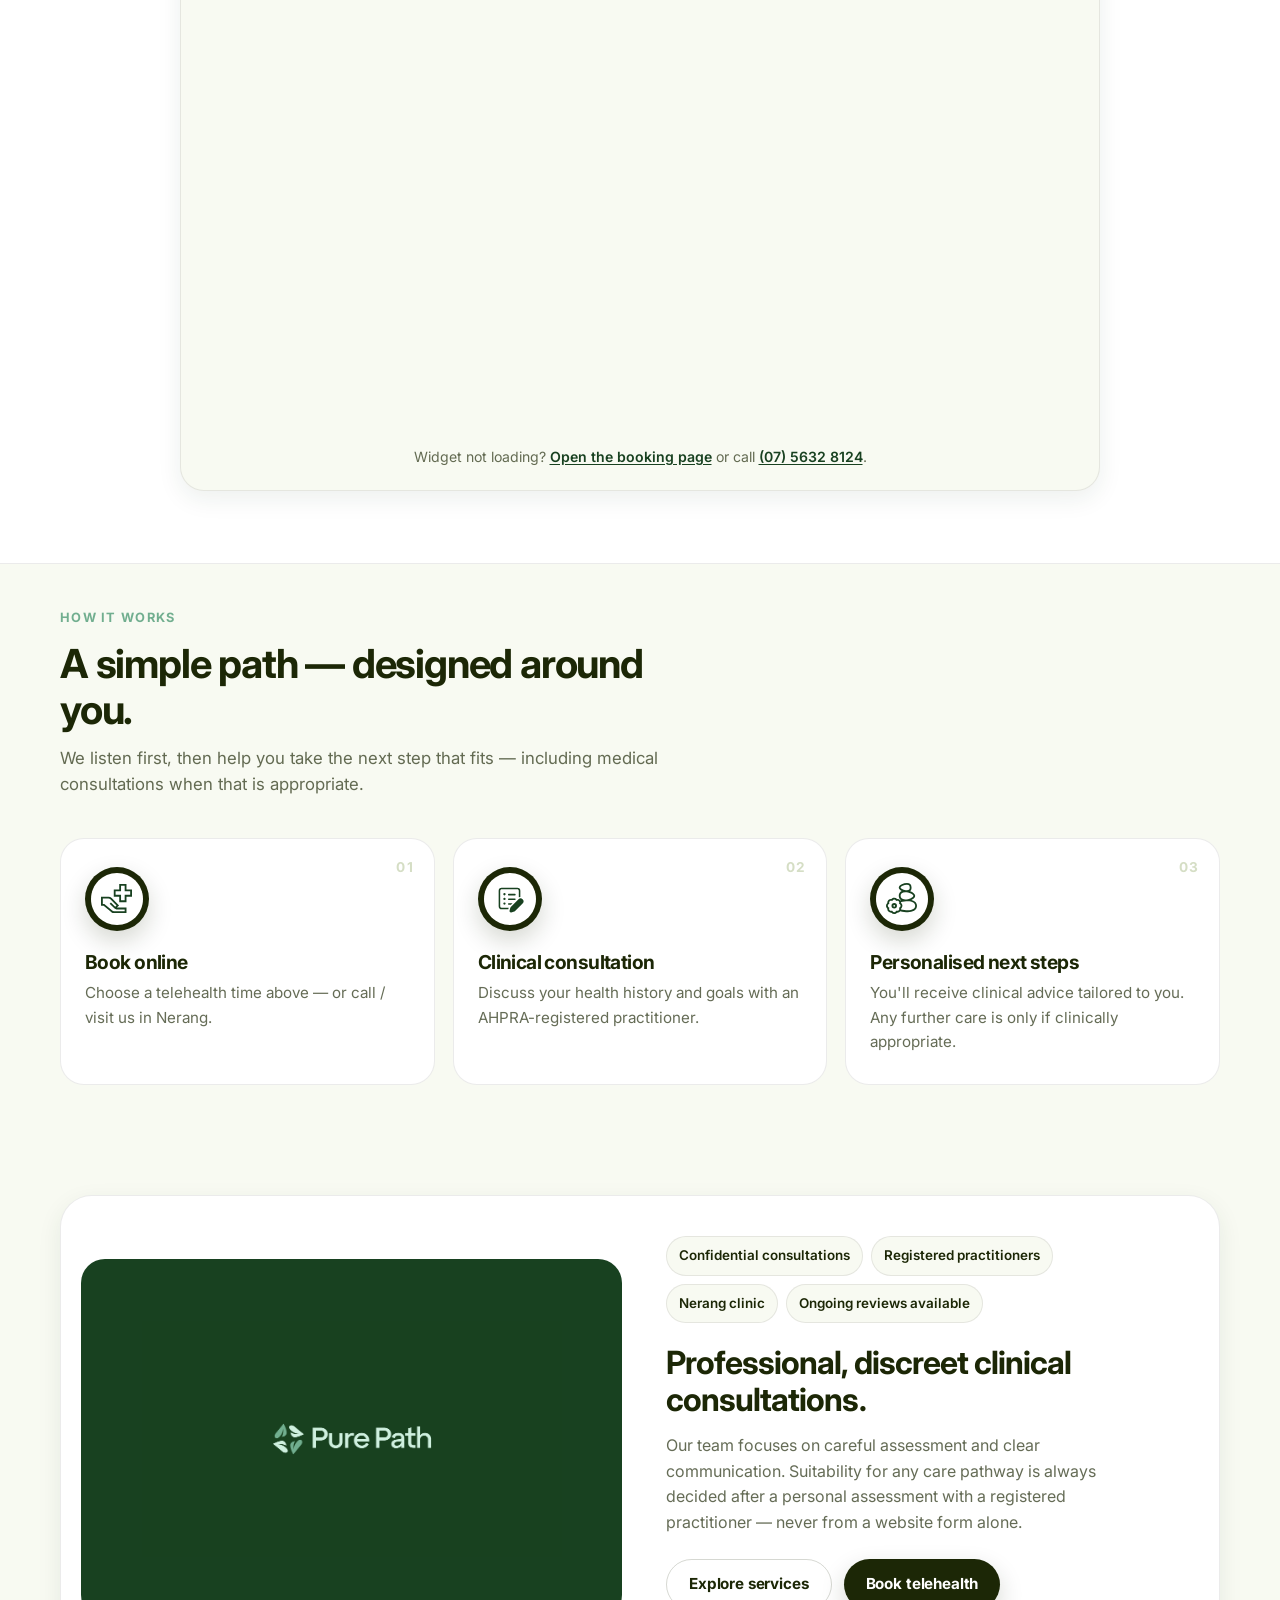
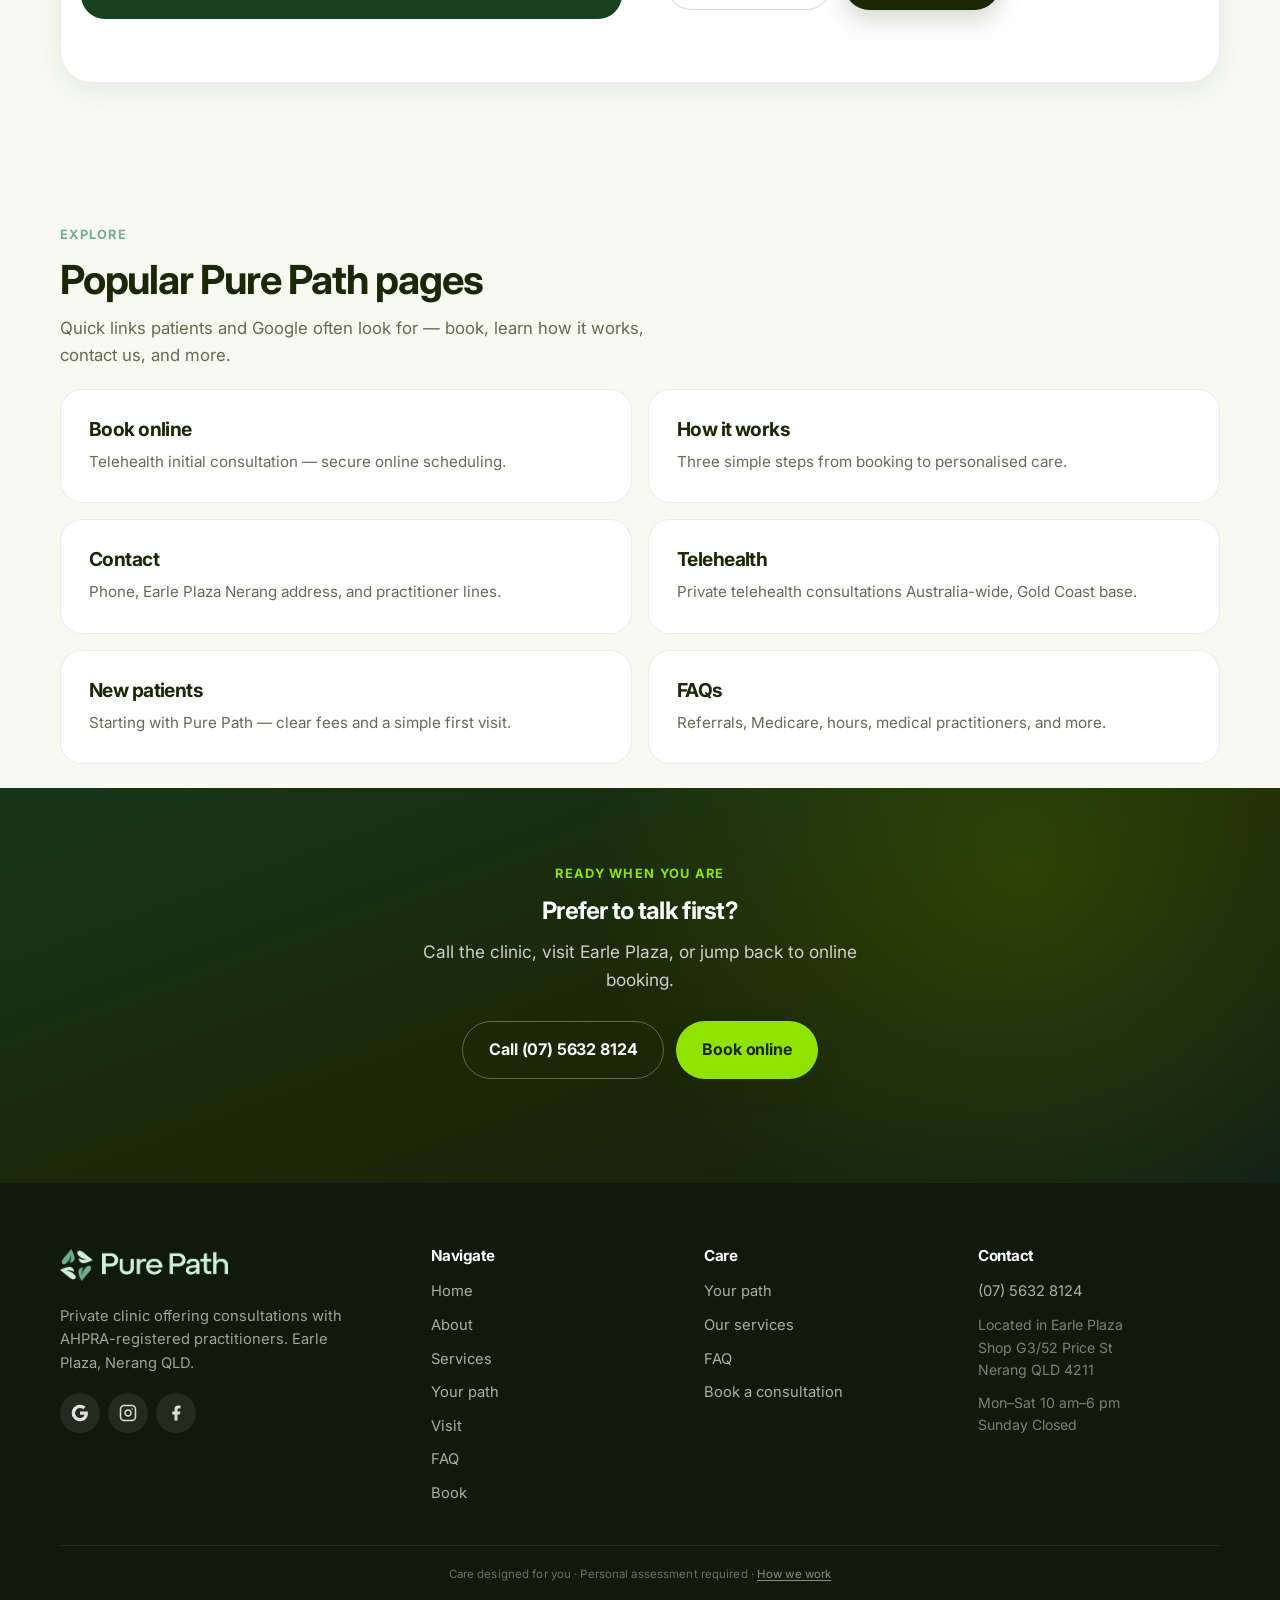
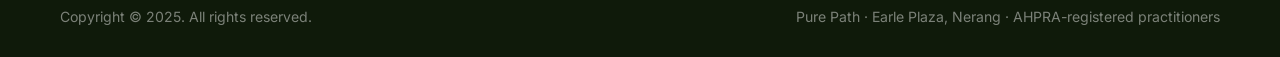
==== commit 856a15b3: "Add SEO sitelink pages, schema, keywords and expanded sitemap New Contact, How It Works, Telehealth," ====
--- a/index.html
+++ b/index.html
@@ -3,11 +3,20 @@
 <head>
   <meta charset="utf-8">
   <meta name="viewport" content="width=device-width, initial-scale=1">
-  <title>Pure Path | Private Clinical Consultations Nerang QLD</title>
-  <meta name="description" content="Licensed Australian clinic in Nerang for private clinical consultations with AHPRA-registered practitioners. Book by phone (07) 5632 8124 or visit Earle Plaza.">
-  <meta name="robots" content="index, follow">
+  <title>Pure Path | Telehealth &amp; Private Clinic Nerang Gold Coast QLD</title>
+  <meta name="description" content="Pure Path is a private telehealth and in-person clinic in Nerang Gold Coast QLD. Book telehealth consultations from $77. Chiropractic, psychology &amp; medical practitioners. Call (07) 5632 8124.">
+  <meta name="keywords" content="Pure Path Nerang, telehealth Gold Coast, private clinic Nerang, telehealth consultation Australia, book telehealth Pure Path, Earle Plaza clinic, chiropractor Nerang, psychologist Nerang, AHPRA telehealth QLD">
+  <meta name="robots" content="index, follow, max-image-preview:large, max-snippet:-1">
+  <meta name="geo.region" content="AU-QLD">
+  <meta name="geo.placename" content="Nerang, Gold Coast">
+  <meta name="author" content="Pure Path">
+  <meta name="twitter:card" content="summary_large_image">
+  <meta name="twitter:title" content="Pure Path | Telehealth & Private Clinic Nerang">
+  <meta name="twitter:description" content="Book telehealth or visit Pure Path Nerang. Care designed for you.">
+  <link rel="alternate" hreflang="en-au" href="https://leaflock420-weedman.github.io/purepath-clone/">
   <link rel="canonical" href="https://leaflock420-weedman.github.io/purepath-clone/">
   <meta property="og:type" content="website">
+  <meta property="og:locale" content="en_AU">`n  <meta property="og:site_name" content="Pure Path">
   <meta property="og:title" content="Pure Path | Private Clinical Consultations">
   <meta property="og:description" content="Licensed Australian clinic for private clinical consultations at Earle Plaza, Nerang. Phone or in person at Earle Plaza, Nerang.">
   <meta property="og:image" content="assets/logo-dark-full.png">
@@ -117,7 +126,7 @@
             <span class="pill"><span class="dot"></span> Phone or in person</span>
             <span class="pill pill-accent"><span class="dot lime"></span> Nerang QLD</span>
           </div>
-          <h1>Clinical care,<br><em>on your terms.</em></h1>
+          <h1>Telehealth &amp; clinic care<br><em>on your terms.</em></h1>
           <p class="lead">
             Pure Path is a private clinic in Nerang offering care designed for you — with chiropractic, psychology, and medical practitioners available. Confidential consultations by phone or in person at Earle Plaza.
           </p>
@@ -245,6 +254,42 @@
       </div>
     </section>
 
+    
+    <section class="page-section" style="padding:48px 0 24px;" aria-label="Popular pages">
+      <div class="container">
+        <div class="section-head reveal" style="margin-bottom:20px;">
+          <p class="eyebrow">Explore</p>
+          <h2>Popular Pure Path pages</h2>
+          <p class="section-sub">Quick links patients and Google often look for — book, learn how it works, contact us, and more.</p>
+        </div>
+        <div class="why-grid seo-sitelinks">
+          <a class="why-card reveal" href="book.html" style="text-decoration:none;display:block;background:var(--white);border:1px solid var(--line);">
+            <h3 style="color:var(--green-ink);">Book online</h3>
+            <p style="color:var(--muted);">Telehealth initial consultation — secure online scheduling.</p>
+          </a>
+          <a class="why-card reveal delay-1" href="how-it-works.html" style="text-decoration:none;display:block;background:var(--white);border:1px solid var(--line);">
+            <h3 style="color:var(--green-ink);">How it works</h3>
+            <p style="color:var(--muted);">Three simple steps from booking to personalised care.</p>
+          </a>
+          <a class="why-card reveal delay-2" href="contact.html" style="text-decoration:none;display:block;background:var(--white);border:1px solid var(--line);">
+            <h3 style="color:var(--green-ink);">Contact</h3>
+            <p style="color:var(--muted);">Phone, Earle Plaza Nerang address, and practitioner lines.</p>
+          </a>
+          <a class="why-card reveal delay-3" href="telehealth.html" style="text-decoration:none;display:block;background:var(--white);border:1px solid var(--line);">
+            <h3 style="color:var(--green-ink);">Telehealth</h3>
+            <p style="color:var(--muted);">Private telehealth consultations Australia-wide, Gold Coast base.</p>
+          </a>
+          <a class="why-card reveal" href="new-patients.html" style="text-decoration:none;display:block;background:var(--white);border:1px solid var(--line);">
+            <h3 style="color:var(--green-ink);">New patients</h3>
+            <p style="color:var(--muted);">Starting with Pure Path — clear fees and a simple first visit.</p>
+          </a>
+          <a class="why-card reveal delay-1" href="faq.html" style="text-decoration:none;display:block;background:var(--white);border:1px solid var(--line);">
+            <h3 style="color:var(--green-ink);">FAQs</h3>
+            <p style="color:var(--muted);">Referrals, Medicare, hours, medical practitioners, and more.</p>
+          </a>
+        </div>
+      </div>
+    </section>
     <section class="book" style="padding: 72px 0;">
       <div class="container" style="text-align:center; max-width:640px;">
         <p class="eyebrow light">Ready when you are</p>
